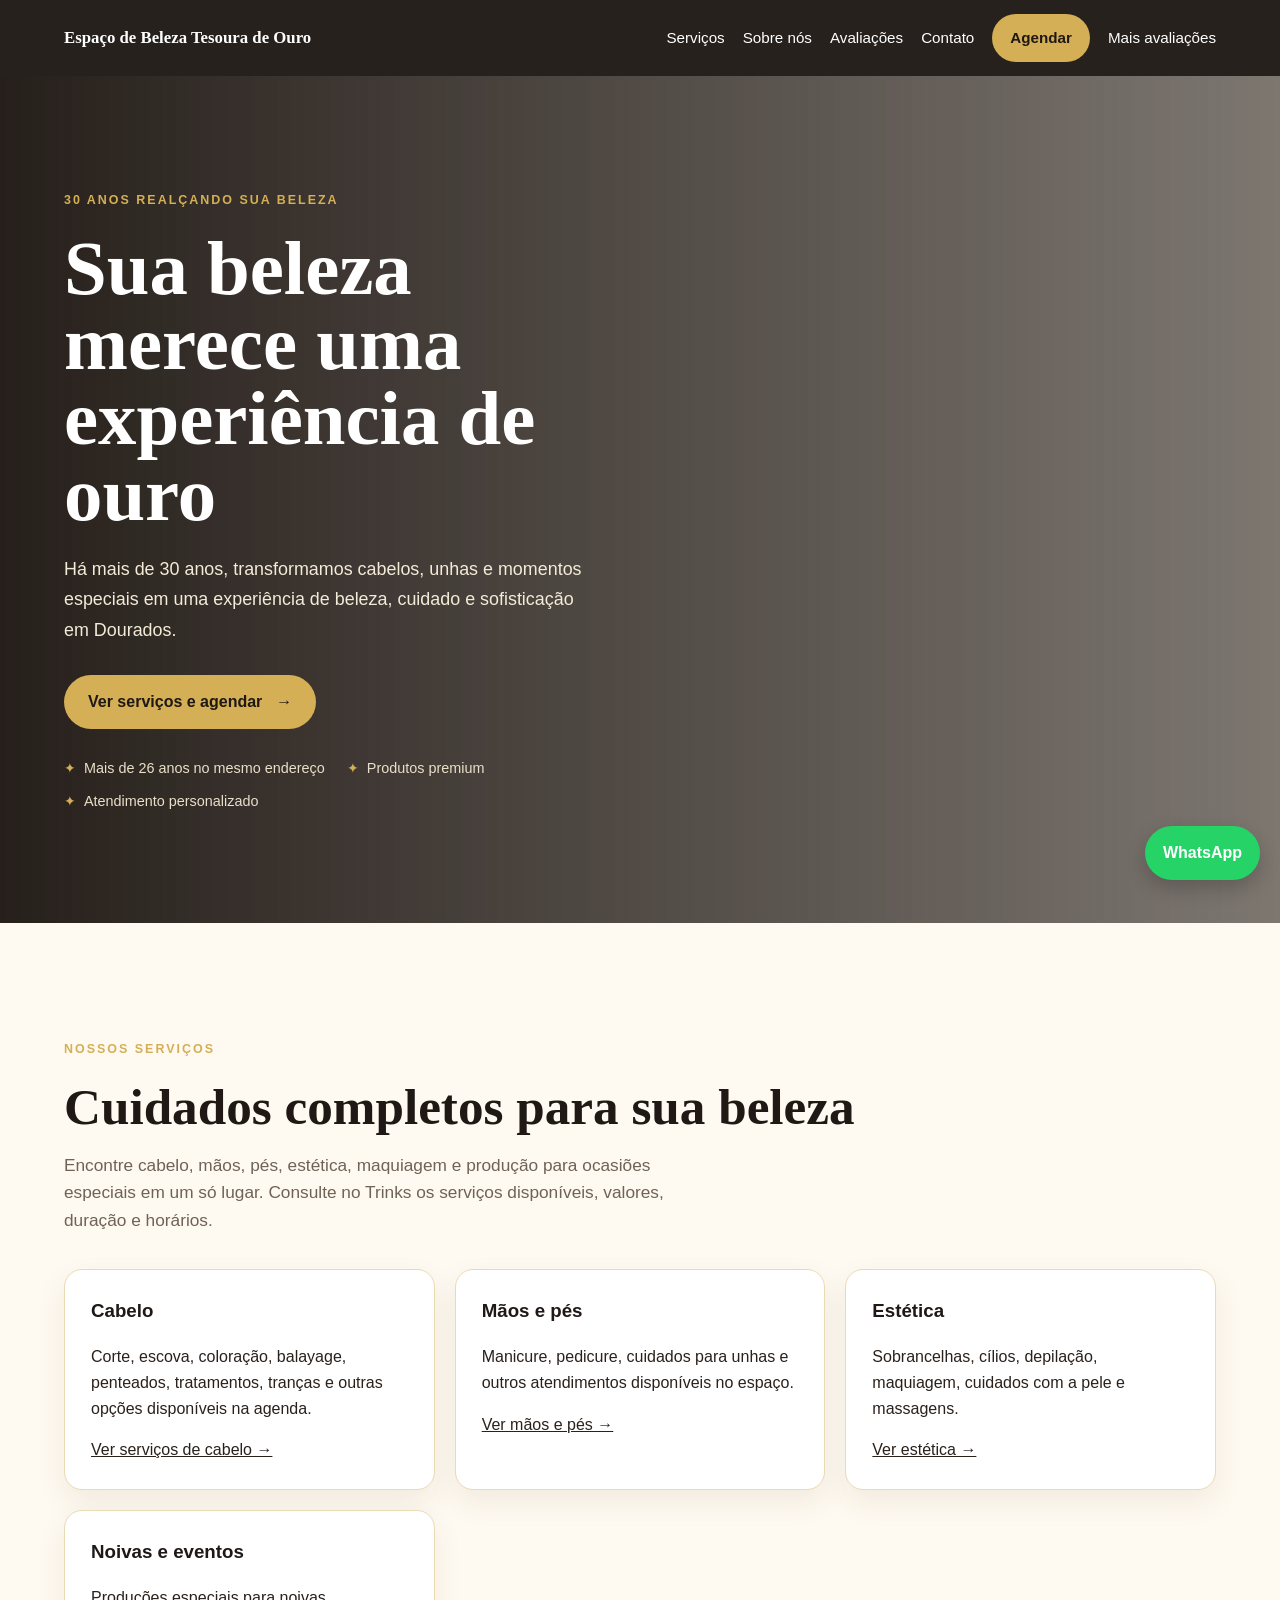
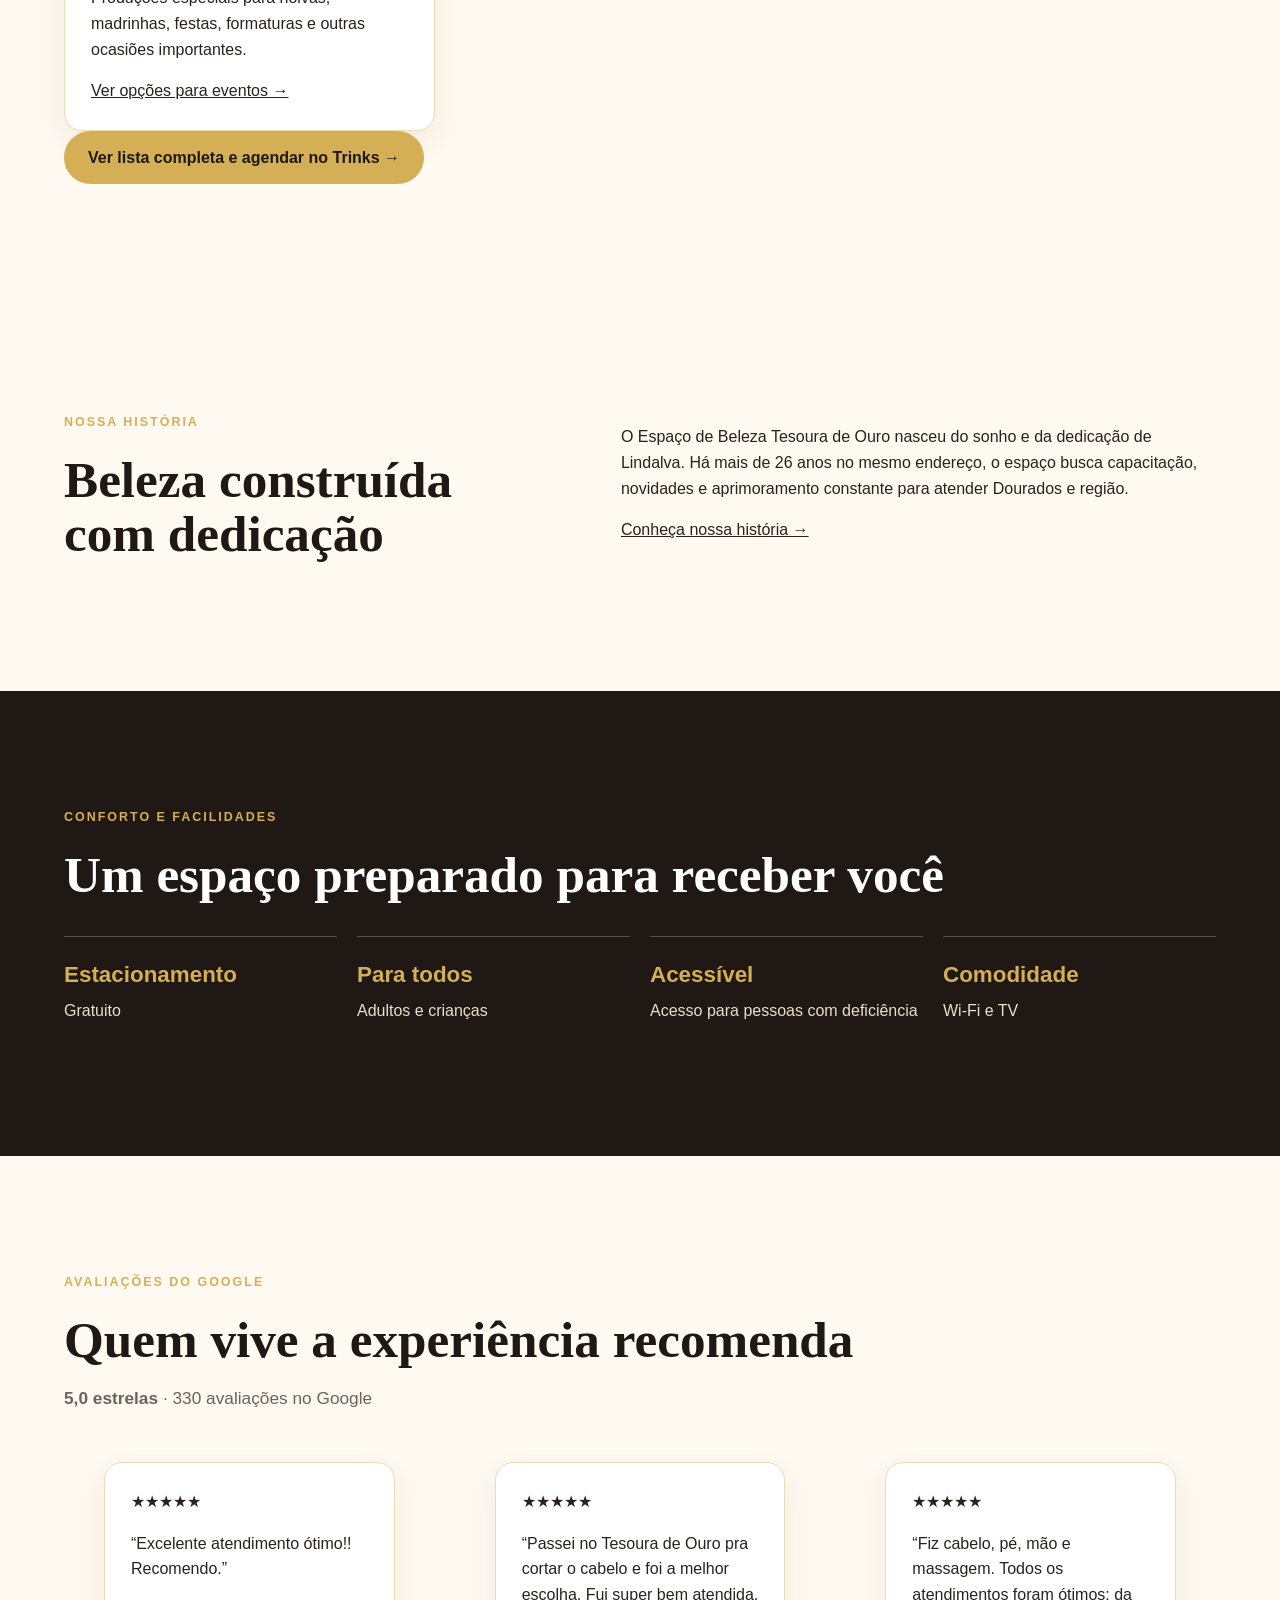
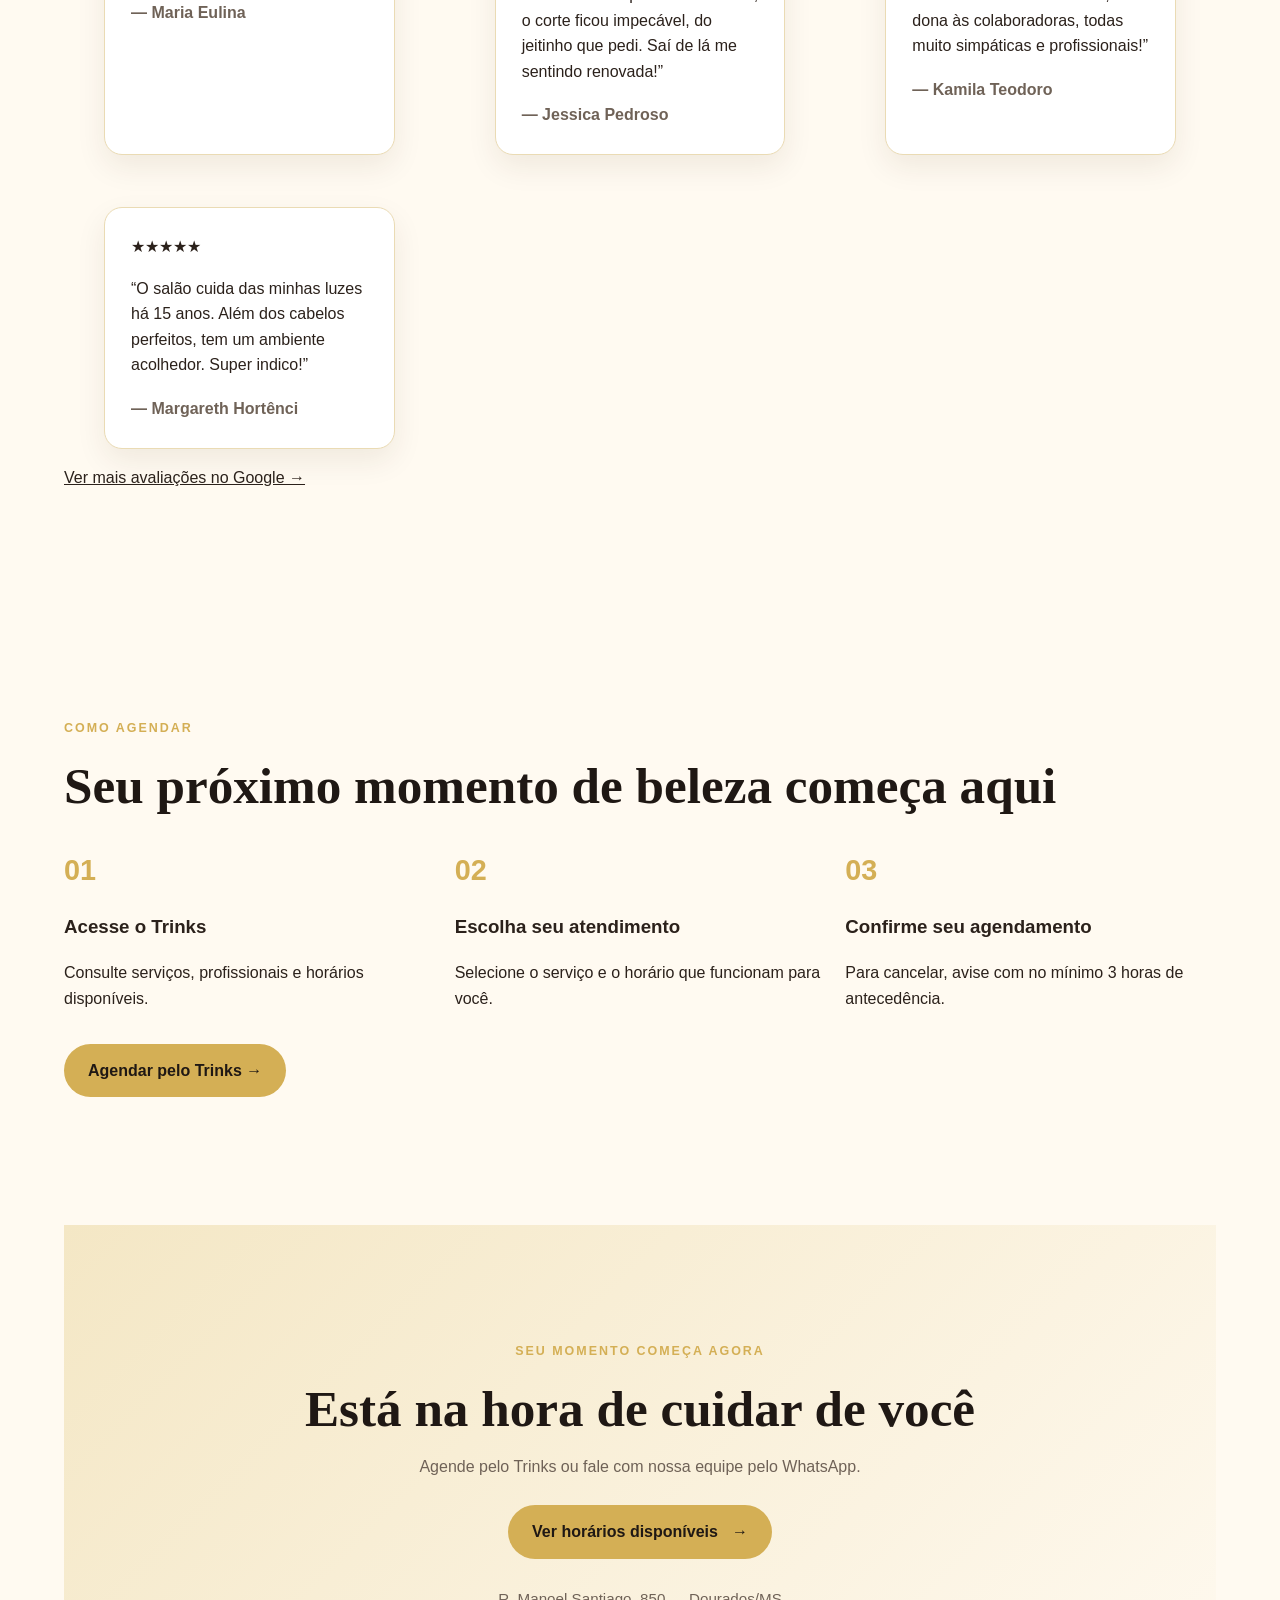
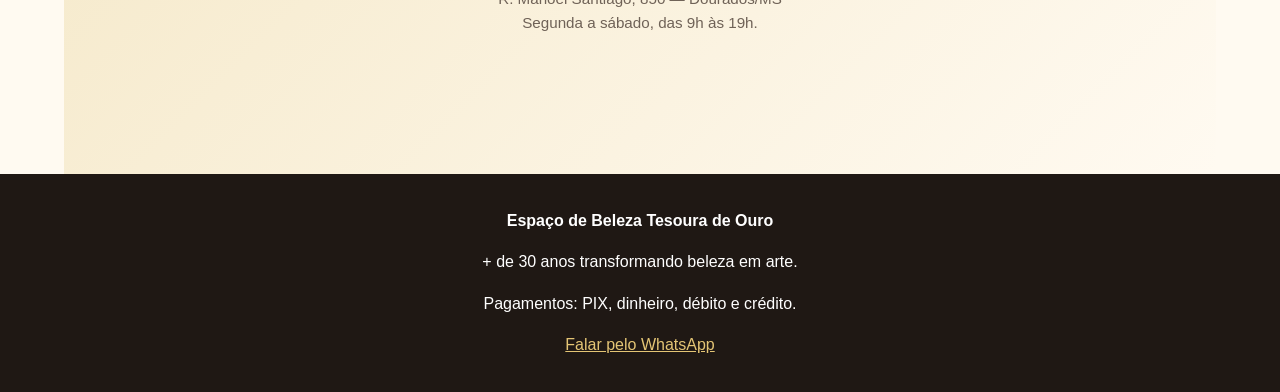
==== index.html @ 6b494353 "Restaura site para versão anterior" ====
<!doctype html>
<html lang="pt-BR">
<head>
  <meta charset="UTF-8">
  <meta name="viewport" content="width=device-width, initial-scale=1.0">
  <meta name="description" content="Espaço de Beleza Tesoura de Ouro: cabelo, mãos, pés, estética e serviços para noivas em Dourados.">
  <meta name="theme-color" content="#1f1814">
  <meta property="og:title" content="Serviços | Espaço de Beleza Tesoura de Ouro">
  <meta property="og:description" content="Consulte serviços, valores e horários disponíveis no Trinks.">
  <meta property="og:type" content="website">
  <link rel="stylesheet" href="styles.css">
  <title>Serviços | Espaço de Beleza Tesoura de Ouro</title>
</head>
<body>
  <header class="site-header">
    <a class="brand" href="index.html">Espaço de Beleza Tesoura de Ouro</a>
    <nav aria-label="Navegação principal">
      <a href="#servicos">Serviços</a>
      <a href="sobre.html">Sobre nós</a>
      <a href="#avaliacoes">Avaliações</a>
      <a href="#contato">Contato</a>
      <a class="nav-cta" href="https://www.trinks.com/salao-tesoura-de-ouro-" target="_blank" rel="noopener noreferrer">Agendar</a>
      <a class="nav-reviews" href="https://www.google.com/search?q=avalia%C3%A7%C3%B5es+sobre+sal%C3%A3o+de+beleza+tesoura+de+ouro+dourados" target="_blank" rel="noopener noreferrer">Mais avaliações</a>
    </nav>
  </header>

  <main>
    <section class="hero" id="inicio"><div class="hero-content"><span class="eyebrow">30 ANOS REALÇANDO SUA BELEZA</span><h1>Sua beleza merece uma experiência de ouro</h1><p>Há mais de 30 anos, transformamos cabelos, unhas e momentos especiais em uma experiência de beleza, cuidado e sofisticação em Dourados.</p><a class="hero-cta" href="https://www.trinks.com/salao-tesoura-de-ouro-" target="_blank" rel="noopener noreferrer">Ver serviços e agendar <span aria-hidden="true">→</span></a><div class="hero-proof"><span>Mais de 26 anos no mesmo endereço</span><span>Produtos premium</span><span>Atendimento personalizado</span></div></div></section>

    <section class="section services-section" id="servicos">
      <span class="eyebrow">NOSSOS SERVIÇOS</span>
      <h2>Cuidados completos para sua beleza</h2>
      <p class="section-lead">Encontre cabelo, mãos, pés, estética, maquiagem e produção para ocasiões especiais em um só lugar. Consulte no Trinks os serviços disponíveis, valores, duração e horários.</p>
      <div class="cards">
        <article class="card"><h3>Cabelo</h3><p>Corte, escova, coloração, balayage, penteados, tratamentos, tranças e outras opções disponíveis na agenda.</p><a href="https://www.trinks.com/salao-tesoura-de-ouro-" target="_blank" rel="noopener noreferrer">Ver serviços de cabelo →</a></article>
        <article class="card"><h3>Mãos e pés</h3><p>Manicure, pedicure, cuidados para unhas e outros atendimentos disponíveis no espaço.</p><a href="https://www.trinks.com/salao-tesoura-de-ouro-" target="_blank" rel="noopener noreferrer">Ver mãos e pés →</a></article>
        <article class="card"><h3>Estética</h3><p>Sobrancelhas, cílios, depilação, maquiagem, cuidados com a pele e massagens.</p><a href="https://www.trinks.com/salao-tesoura-de-ouro-" target="_blank" rel="noopener noreferrer">Ver estética →</a></article>
        <article class="card"><h3>Noivas e eventos</h3><p>Produções especiais para noivas, madrinhas, festas, formaturas e outras ocasiões importantes.</p><a href="https://www.trinks.com/salao-tesoura-de-ouro-" target="_blank" rel="noopener noreferrer">Ver opções para eventos →</a></article>
      </div>
      <a class="hero-cta" href="https://www.trinks.com/salao-tesoura-de-ouro-" target="_blank" rel="noopener noreferrer">Ver lista completa e agendar no Trinks →</a>
    </section>

    <section class="section split" id="sobre-resumo"><div><span class="eyebrow">NOSSA HISTÓRIA</span><h2>Beleza construída com dedicação</h2></div><div><p>O Espaço de Beleza Tesoura de Ouro nasceu do sonho e da dedicação de Lindalva. Há mais de 26 anos no mesmo endereço, o espaço busca capacitação, novidades e aprimoramento constante para atender Dourados e região.</p><p><a href="sobre.html">Conheça nossa história →</a></p></div></section>

    <section class="section highlight"><span class="eyebrow">CONFORTO E FACILIDADES</span><h2>Um espaço preparado para receber você</h2><div class="benefits"><div><strong>Estacionamento</strong><span>Gratuito</span></div><div><strong>Para todos</strong><span>Adultos e crianças</span></div><div><strong>Acessível</strong><span>Acesso para pessoas com deficiência</span></div><div><strong>Comodidade</strong><span>Wi-Fi e TV</span></div></div></section>

    <section class="section testimonials" id="avaliacoes"><span class="eyebrow">AVALIAÇÕES DO GOOGLE</span><h2>Quem vive a experiência recomenda</h2><p class="section-lead"><strong>5,0 estrelas</strong> · 330 avaliações no Google</p><div class="cards"><blockquote class="card"><div class="stars" aria-label="5 estrelas">★★★★★</div><p>“Excelente atendimento ótimo!! Recomendo.”</p><cite>— Maria Eulina</cite></blockquote><blockquote class="card"><div class="stars" aria-label="5 estrelas">★★★★★</div><p>“Passei no Tesoura de Ouro pra cortar o cabelo e foi a melhor escolha. Fui super bem atendida, o corte ficou impecável, do jeitinho que pedi. Saí de lá me sentindo renovada!”</p><cite>— Jessica Pedroso</cite></blockquote><blockquote class="card"><div class="stars" aria-label="5 estrelas">★★★★★</div><p>“Fiz cabelo, pé, mão e massagem. Todos os atendimentos foram ótimos; da dona às colaboradoras, todas muito simpáticas e profissionais!”</p><cite>— Kamila Teodoro</cite></blockquote><blockquote class="card"><div class="stars" aria-label="5 estrelas">★★★★★</div><p>“O salão cuida das minhas luzes há 15 anos. Além dos cabelos perfeitos, tem um ambiente acolhedor. Super indico!”</p><cite>— Margareth Hortênci</cite></blockquote></div><a class="reviews-cta" href="https://www.google.com/search?q=avalia%C3%A7%C3%B5es+sobre+sal%C3%A3o+de+beleza+tesoura+de+ouro+dourados" target="_blank" rel="noopener noreferrer">Ver mais avaliações no Google →</a></section>

    <section class="section process"><span class="eyebrow">COMO AGENDAR</span><h2>Seu próximo momento de beleza começa aqui</h2><div class="steps"><div><strong>01</strong><h3>Acesse o Trinks</h3><p>Consulte serviços, profissionais e horários disponíveis.</p></div><div><strong>02</strong><h3>Escolha seu atendimento</h3><p>Selecione o serviço e o horário que funcionam para você.</p></div><div><strong>03</strong><h3>Confirme seu agendamento</h3><p>Para cancelar, avise com no mínimo 3 horas de antecedência.</p></div></div><p><a class="hero-cta" href="https://www.trinks.com/salao-tesoura-de-ouro-" target="_blank" rel="noopener noreferrer">Agendar pelo Trinks →</a></p></section>

    <section class="cta-section" id="contato"><span class="eyebrow">SEU MOMENTO COMEÇA AGORA</span><h2>Está na hora de cuidar de você</h2><p>Agende pelo Trinks ou fale com nossa equipe pelo WhatsApp.</p><a class="hero-cta" href="https://www.trinks.com/salao-tesoura-de-ouro-" target="_blank" rel="noopener noreferrer">Ver horários disponíveis <span aria-hidden="true">→</span></a><p class="contact-info">R. Manoel Santiago, 850 — Dourados/MS<br>Segunda a sábado, das 9h às 19h.</p></section>
  </main>

  <a class="whatsapp-float" href="https://wa.me/556798458335" target="_blank" rel="noopener noreferrer" aria-label="Falar pelo WhatsApp">WhatsApp</a>
  <footer><strong>Espaço de Beleza Tesoura de Ouro</strong><p>+ de 30 anos transformando beleza em arte.</p><p>Pagamentos: PIX, dinheiro, débito e crédito.</p><a href="https://wa.me/556798458335" target="_blank" rel="noopener noreferrer">Falar pelo WhatsApp</a></footer>
</body>
</html>
---- styles.css ----
:root {
  --gold: #d4af55;
  --gold-light: #e4c575;
  --dark: #1f1814;
  --cream: #fffaf1;
  --text: #2b211b;
  --muted: #6f6257;
  --content: 1180px;
}

* { box-sizing: border-box; }
html { scroll-behavior: smooth; overflow-x: hidden; }
body { margin: 0; overflow-x: hidden; color: var(--text); background: var(--cream); font-family: Arial, sans-serif; line-height: 1.6; }
img { display: block; max-width: 100%; height: auto; }
a { color: inherit; }

.site-header {
  position: sticky;
  top: 0;
  z-index: 10;
  display: flex;
  align-items: center;
  justify-content: space-between;
  gap: 20px;
  min-height: 72px;
  padding: 14px 5%;
  color: #fff;
  background: rgba(31, 24, 20, 0.96);
  backdrop-filter: blur(12px);
}

.brand { max-width: 300px; color: #fff; font-family: Georgia, serif; font-size: 1.05rem; font-weight: 700; text-decoration: none; line-height: 1.2; }
.site-header nav { display: flex; align-items: center; gap: 18px; }
.site-header nav a { color: #fff; font-size: .95rem; text-decoration: none; }
.nav-cta, .hero-cta { min-height: 48px; }
.nav-cta { display: inline-flex; align-items: center; justify-content: center; padding: 10px 18px; border-radius: 999px; color: var(--dark) !important; background: var(--gold); font-weight: 700; }

.hero {
  min-height: min(760px, calc(100svh - 72px));
  padding: clamp(64px, 9vw, 110px) 5%;
  display: grid;
  grid-template-columns: minmax(0, 1fr) minmax(0, 1fr);
  align-items: center;
  gap: clamp(32px, 6vw, 76px);
  color: #fff;
  background: linear-gradient(90deg, rgba(31, 24, 20, .97), rgba(31, 24, 20, .58)), url("assets/hero-salao.webp") center/cover;
}
.hero-content { width: 100%; max-width: 650px; }
.eyebrow { display: inline-block; margin-bottom: 20px; color: var(--gold); font-size: .78rem; font-weight: 700; letter-spacing: .16em; }
.hero h1 { max-width: 760px; margin: 0 0 22px; font-family: Georgia, serif; font-size: clamp(2.7rem, 6vw, 5.8rem); line-height: .98; }
.hero p { max-width: 560px; margin: 0 0 30px; color: #f4ead8; font-size: clamp(1rem, 1.4vw, 1.15rem); line-height: 1.7; }
.hero-cta { display: inline-flex; align-items: center; justify-content: center; gap: 14px; padding: 14px 24px; border-radius: 999px; color: var(--dark); background: var(--gold); font-weight: 700; text-decoration: none; transition: transform .25s ease, background .25s ease; }
.hero-cta:hover, .hero-cta:focus-visible { background: var(--gold-light); transform: translateY(-2px); }
.hero-cta:focus-visible, a:focus-visible { outline: 3px solid #fff; outline-offset: 3px; }
.hero-proof { display: flex; flex-wrap: wrap; gap: 10px 22px; margin-top: 28px; color: #eadfc9; font-size: .9rem; }
.hero-proof span::before { content: "✦"; margin-right: 8px; color: var(--gold); }
.hero-visual { display: none; }

.section, .cta-section { width: min(100% - 10%, var(--content)); margin: auto; padding: clamp(64px, 9vw, 112px) 0; }
.section h2, .cta-section h2 { margin: 0 0 18px; color: var(--dark); font-family: Georgia, serif; font-size: clamp(2rem, 4vw, 3.4rem); line-height: 1.05; }
.section-lead { max-width: 650px; color: var(--muted); font-size: 1.08rem; }
.cards, .benefits, .steps { display: grid; gap: 20px; }
.cards { grid-template-columns: repeat(3, minmax(0, 1fr)); margin-top: 34px; }
.card { min-width: 0; padding: 26px; border: 1px solid #eadbb4; border-radius: 18px; background: #fff; box-shadow: 0 12px 30px rgba(59, 42, 17, .08); }
.card h3 { margin-top: 0; color: var(--dark); }
.highlight { max-width: none; width: 100%; padding-right: 5%; padding-left: 5%; color: #fff; background: var(--dark); }
.highlight h2 { color: #fff; }
.benefits { grid-template-columns: repeat(4, minmax(0, 1fr)); max-width: var(--content); margin: 34px auto 0; }
.benefits div { display: flex; flex-direction: column; gap: 6px; padding: 20px 0; border-top: 1px solid rgba(255,255,255,.25); }
.benefits strong { color: var(--gold); font-size: 1.4rem; }
.benefits span { color: #eadfc9; }
.split { display: grid; grid-template-columns: .9fr 1.1fr; gap: 70px; }
.testimonials cite { display: block; margin-top: 18px; color: var(--muted); font-style: normal; font-weight: 700; }
.steps { grid-template-columns: repeat(3, minmax(0, 1fr)); margin-top: 34px; }
.steps strong { color: var(--gold); font-size: 1.8rem; }
.cta-section { max-width: none; padding-right: 5%; padding-left: 5%; text-align: center; background: linear-gradient(135deg, #f4e7c5, #fffaf1); }
.cta-section p { max-width: 600px; margin: 0 auto 26px; color: var(--muted); }
.contact-info { margin-top: 28px !important; font-size: .95rem; }
.whatsapp-float { position: fixed; right: 20px; bottom: 20px; z-index: 20; padding: 14px 18px; border-radius: 999px; color: #fff; background: #25d366; font-weight: 700; text-decoration: none; box-shadow: 0 8px 20px rgba(0,0,0,.2); }
footer { padding: 34px 5%; text-align: center; color: #fff; background: var(--dark); }
footer a { color: var(--gold-light); }

@media (max-width: 820px) {
  .site-header { align-items: flex-start; flex-direction: column; gap: 12px; }
  .site-header nav { width: 100%; justify-content: space-between; gap: 8px; overflow-x: auto; padding-bottom: 2px; scrollbar-width: none; }
  .site-header nav::-webkit-scrollbar { display: none; }
  .site-header nav a { flex: 0 0 auto; min-height: 44px; display: inline-flex; align-items: center; }
  .hero { min-height: 680px; grid-template-columns: 1fr; background-position: 68% center; }
  .hero h1 { font-size: clamp(2.8rem, 13vw, 4.8rem); }
  .hero-cta { width: 100%; min-height: 52px; padding: 15px 20px; }
  .hero-proof { flex-direction: column; gap: 9px; }
  .hero-visual { display: none; }
  .split, .cards, .benefits, .steps { grid-template-columns: 1fr; gap: 16px; }
  .section, .cta-section { width: min(100% - 10%, var(--content)); padding-top: 68px; padding-bottom: 68px; }
  .card { padding: 22px; }
  .highlight { width: 100%; padding-right: 5%; padding-left: 5%; }
}

@media (max-width: 480px) {
  .site-header { padding: 12px 5%; }
  .brand { max-width: 260px; font-size: .98rem; }
  .hero { min-height: 640px; padding: 64px 5% 54px; }
  .hero h1 { font-size: clamp(2.65rem, 14vw, 4rem); }
  .hero p { font-size: 1rem; line-height: 1.6; }
  .eyebrow { font-size: .7rem; letter-spacing: .12em; }
  .section, .cta-section { width: min(100% - 10%, var(--content)); }
  .section h2, .cta-section h2 { font-size: 2.2rem; }
}

@media (prefers-reduced-motion: reduce) {
  html { scroll-behavior: auto; }
  *, *::before, *::after { transition-duration: .01ms !important; animation-duration: .01ms !important; }
}
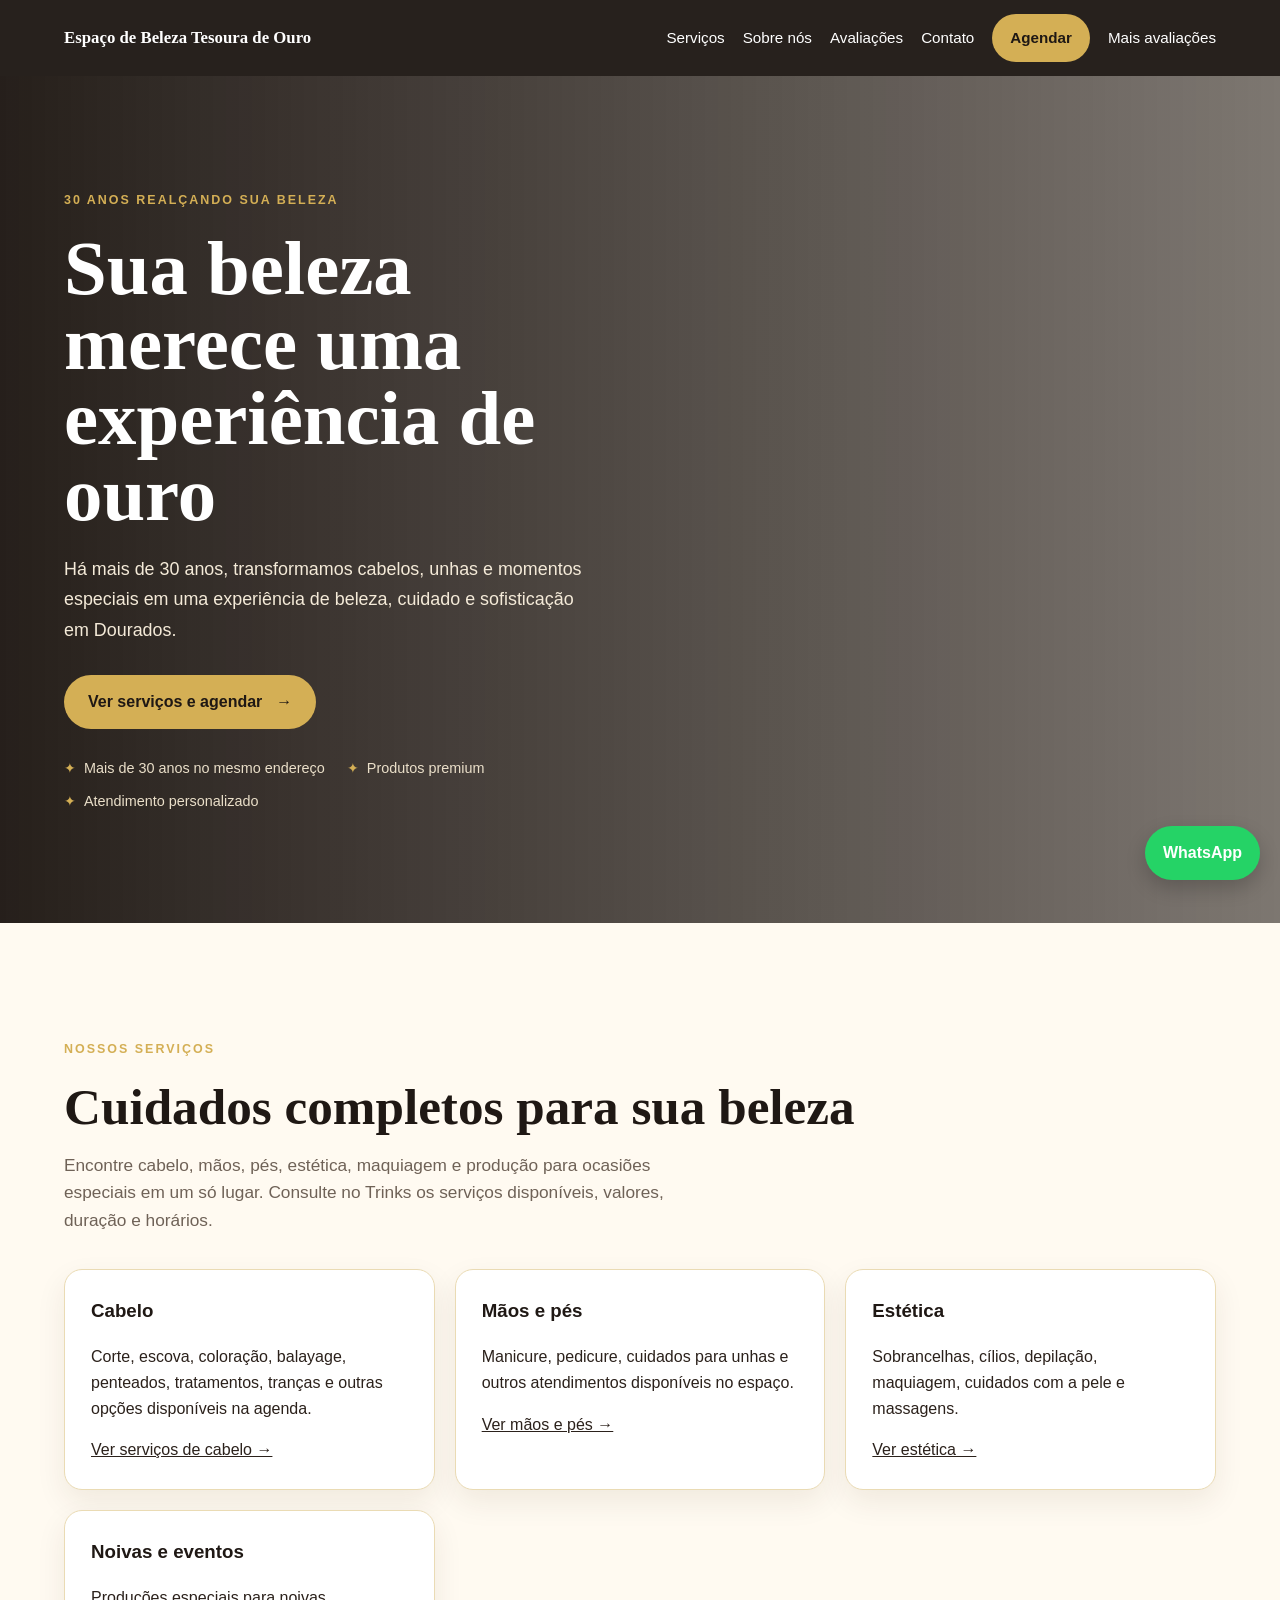
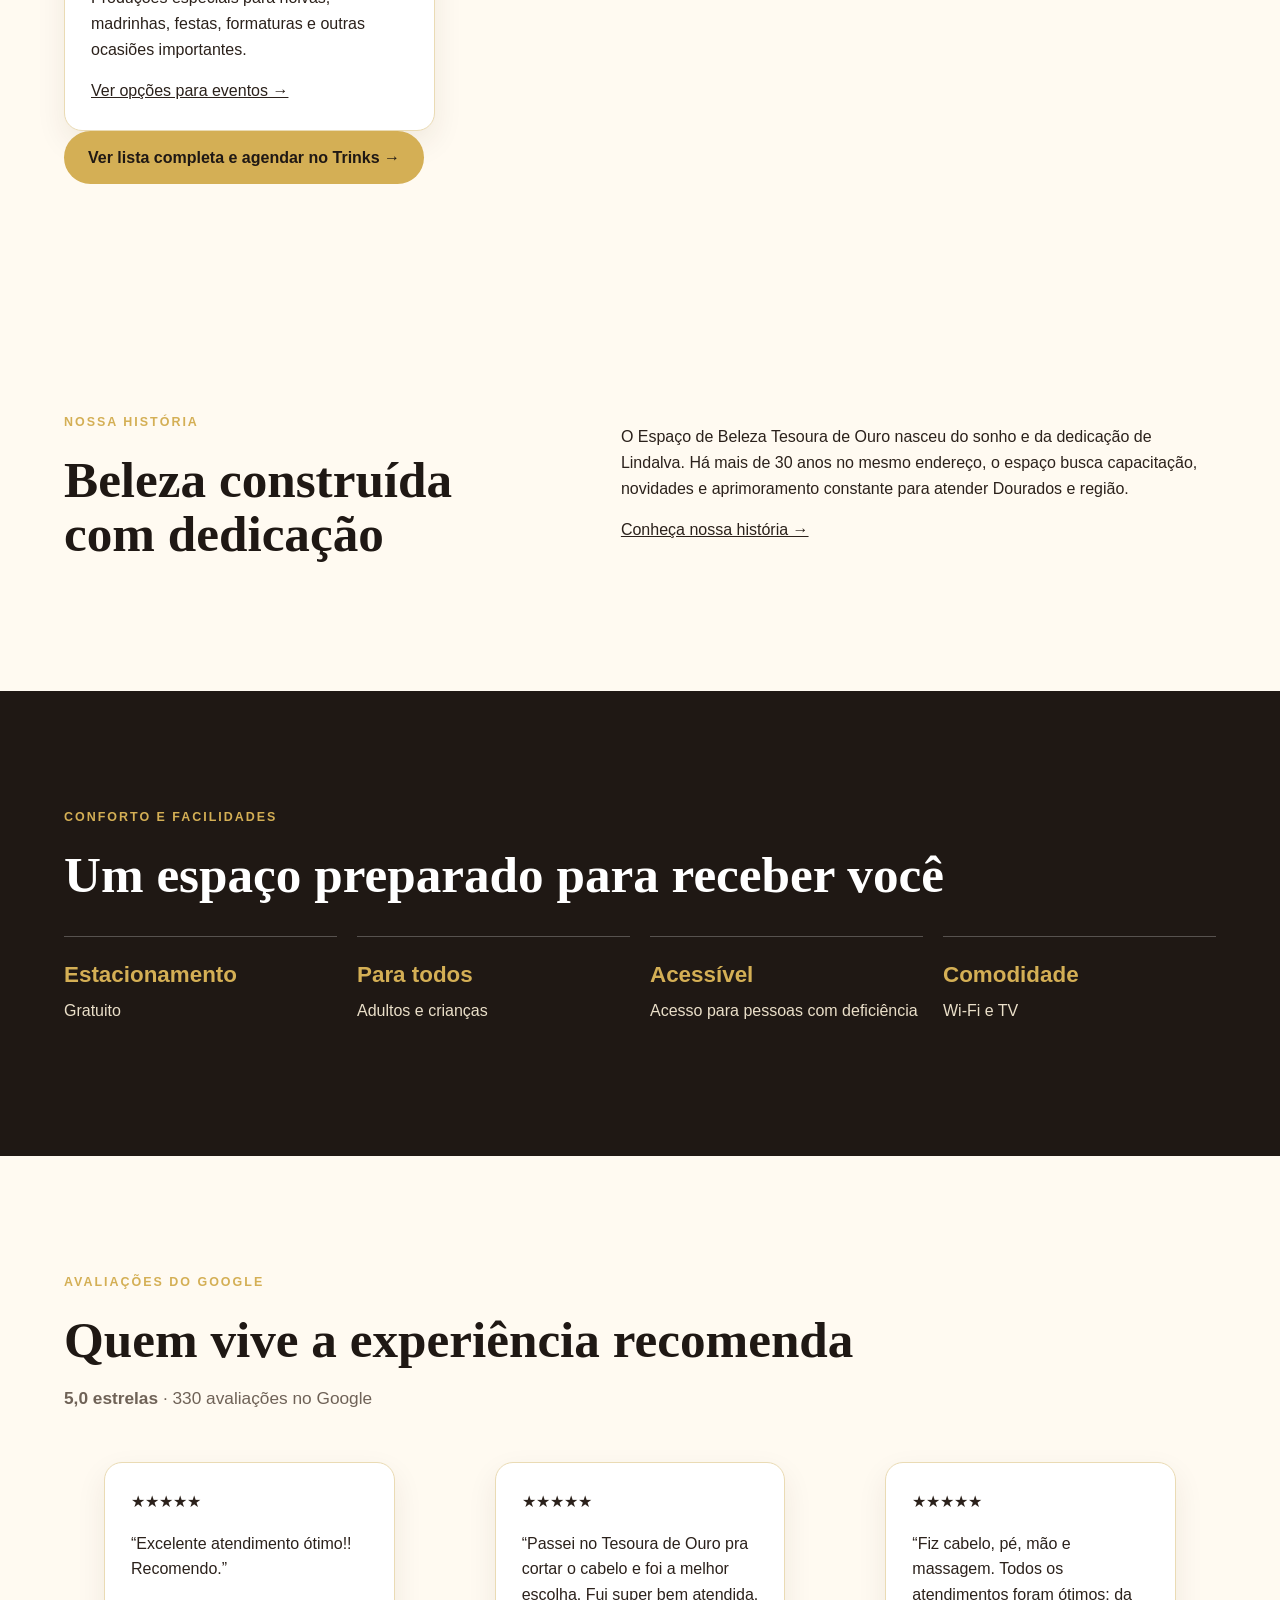
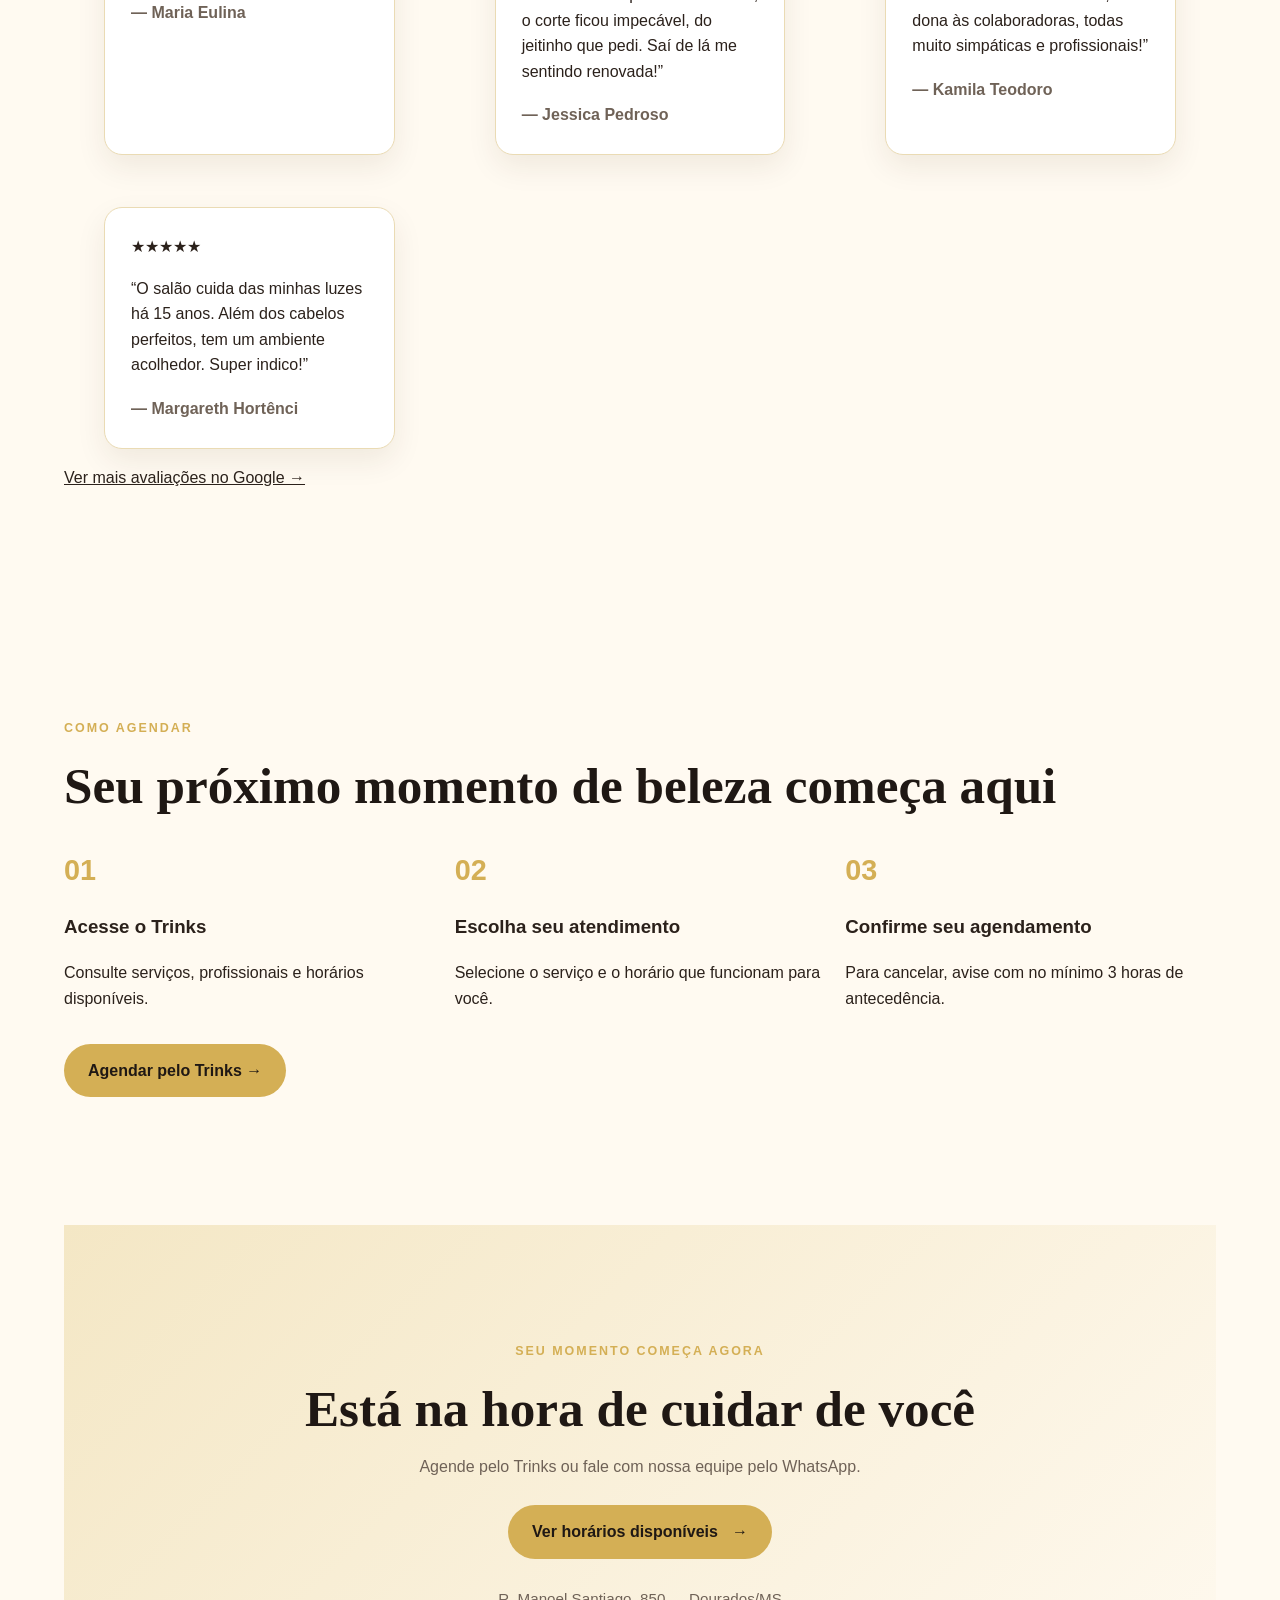
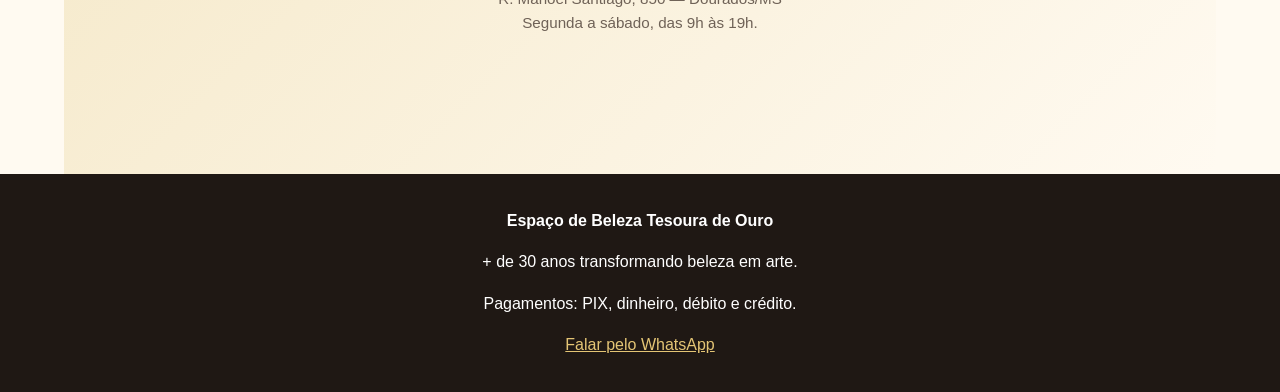
==== commit 336ace67: "Corrige texto de experiência para mais de 30 anos" ====
--- a/index.html
+++ b/index.html
@@ -23,34 +23,18 @@
       <a class="nav-reviews" href="https://www.google.com/search?q=avalia%C3%A7%C3%B5es+sobre+sal%C3%A3o+de+beleza+tesoura+de+ouro+dourados" target="_blank" rel="noopener noreferrer">Mais avaliações</a>
     </nav>
   </header>
-
   <main>
-    <section class="hero" id="inicio"><div class="hero-content"><span class="eyebrow">30 ANOS REALÇANDO SUA BELEZA</span><h1>Sua beleza merece uma experiência de ouro</h1><p>Há mais de 30 anos, transformamos cabelos, unhas e momentos especiais em uma experiência de beleza, cuidado e sofisticação em Dourados.</p><a class="hero-cta" href="https://www.trinks.com/salao-tesoura-de-ouro-" target="_blank" rel="noopener noreferrer">Ver serviços e agendar <span aria-hidden="true">→</span></a><div class="hero-proof"><span>Mais de 26 anos no mesmo endereço</span><span>Produtos premium</span><span>Atendimento personalizado</span></div></div></section>
-
+    <section class="hero" id="inicio"><div class="hero-content"><span class="eyebrow">30 ANOS REALÇANDO SUA BELEZA</span><h1>Sua beleza merece uma experiência de ouro</h1><p>Há mais de 30 anos, transformamos cabelos, unhas e momentos especiais em uma experiência de beleza, cuidado e sofisticação em Dourados.</p><a class="hero-cta" href="https://www.trinks.com/salao-tesoura-de-ouro-" target="_blank" rel="noopener noreferrer">Ver serviços e agendar <span aria-hidden="true">→</span></a><div class="hero-proof"><span>Mais de 30 anos no mesmo endereço</span><span>Produtos premium</span><span>Atendimento personalizado</span></div></div></section>
     <section class="section services-section" id="servicos">
-      <span class="eyebrow">NOSSOS SERVIÇOS</span>
-      <h2>Cuidados completos para sua beleza</h2>
-      <p class="section-lead">Encontre cabelo, mãos, pés, estética, maquiagem e produção para ocasiões especiais em um só lugar. Consulte no Trinks os serviços disponíveis, valores, duração e horários.</p>
-      <div class="cards">
-        <article class="card"><h3>Cabelo</h3><p>Corte, escova, coloração, balayage, penteados, tratamentos, tranças e outras opções disponíveis na agenda.</p><a href="https://www.trinks.com/salao-tesoura-de-ouro-" target="_blank" rel="noopener noreferrer">Ver serviços de cabelo →</a></article>
-        <article class="card"><h3>Mãos e pés</h3><p>Manicure, pedicure, cuidados para unhas e outros atendimentos disponíveis no espaço.</p><a href="https://www.trinks.com/salao-tesoura-de-ouro-" target="_blank" rel="noopener noreferrer">Ver mãos e pés →</a></article>
-        <article class="card"><h3>Estética</h3><p>Sobrancelhas, cílios, depilação, maquiagem, cuidados com a pele e massagens.</p><a href="https://www.trinks.com/salao-tesoura-de-ouro-" target="_blank" rel="noopener noreferrer">Ver estética →</a></article>
-        <article class="card"><h3>Noivas e eventos</h3><p>Produções especiais para noivas, madrinhas, festas, formaturas e outras ocasiões importantes.</p><a href="https://www.trinks.com/salao-tesoura-de-ouro-" target="_blank" rel="noopener noreferrer">Ver opções para eventos →</a></article>
-      </div>
-      <a class="hero-cta" href="https://www.trinks.com/salao-tesoura-de-ouro-" target="_blank" rel="noopener noreferrer">Ver lista completa e agendar no Trinks →</a>
+      <span class="eyebrow">NOSSOS SERVIÇOS</span><h2>Cuidados completos para sua beleza</h2><p class="section-lead">Encontre cabelo, mãos, pés, estética, maquiagem e produção para ocasiões especiais em um só lugar. Consulte no Trinks os serviços disponíveis, valores, duração e horários.</p>
+      <div class="cards"><article class="card"><h3>Cabelo</h3><p>Corte, escova, coloração, balayage, penteados, tratamentos, tranças e outras opções disponíveis na agenda.</p><a href="https://www.trinks.com/salao-tesoura-de-ouro-" target="_blank" rel="noopener noreferrer">Ver serviços de cabelo →</a></article><article class="card"><h3>Mãos e pés</h3><p>Manicure, pedicure, cuidados para unhas e outros atendimentos disponíveis no espaço.</p><a href="https://www.trinks.com/salao-tesoura-de-ouro-" target="_blank" rel="noopener noreferrer">Ver mãos e pés →</a></article><article class="card"><h3>Estética</h3><p>Sobrancelhas, cílios, depilação, maquiagem, cuidados com a pele e massagens.</p><a href="https://www.trinks.com/salao-tesoura-de-ouro-" target="_blank" rel="noopener noreferrer">Ver estética →</a></article><article class="card"><h3>Noivas e eventos</h3><p>Produções especiais para noivas, madrinhas, festas, formaturas e outras ocasiões importantes.</p><a href="https://www.trinks.com/salao-tesoura-de-ouro-" target="_blank" rel="noopener noreferrer">Ver opções para eventos →</a></article></div><a class="hero-cta" href="https://www.trinks.com/salao-tesoura-de-ouro-" target="_blank" rel="noopener noreferrer">Ver lista completa e agendar no Trinks →</a>
     </section>
-
-    <section class="section split" id="sobre-resumo"><div><span class="eyebrow">NOSSA HISTÓRIA</span><h2>Beleza construída com dedicação</h2></div><div><p>O Espaço de Beleza Tesoura de Ouro nasceu do sonho e da dedicação de Lindalva. Há mais de 26 anos no mesmo endereço, o espaço busca capacitação, novidades e aprimoramento constante para atender Dourados e região.</p><p><a href="sobre.html">Conheça nossa história →</a></p></div></section>
-
+    <section class="section split" id="sobre-resumo"><div><span class="eyebrow">NOSSA HISTÓRIA</span><h2>Beleza construída com dedicação</h2></div><div><p>O Espaço de Beleza Tesoura de Ouro nasceu do sonho e da dedicação de Lindalva. Há mais de 30 anos no mesmo endereço, o espaço busca capacitação, novidades e aprimoramento constante para atender Dourados e região.</p><p><a href="sobre.html">Conheça nossa história →</a></p></div></section>
     <section class="section highlight"><span class="eyebrow">CONFORTO E FACILIDADES</span><h2>Um espaço preparado para receber você</h2><div class="benefits"><div><strong>Estacionamento</strong><span>Gratuito</span></div><div><strong>Para todos</strong><span>Adultos e crianças</span></div><div><strong>Acessível</strong><span>Acesso para pessoas com deficiência</span></div><div><strong>Comodidade</strong><span>Wi-Fi e TV</span></div></div></section>
-
     <section class="section testimonials" id="avaliacoes"><span class="eyebrow">AVALIAÇÕES DO GOOGLE</span><h2>Quem vive a experiência recomenda</h2><p class="section-lead"><strong>5,0 estrelas</strong> · 330 avaliações no Google</p><div class="cards"><blockquote class="card"><div class="stars" aria-label="5 estrelas">★★★★★</div><p>“Excelente atendimento ótimo!! Recomendo.”</p><cite>— Maria Eulina</cite></blockquote><blockquote class="card"><div class="stars" aria-label="5 estrelas">★★★★★</div><p>“Passei no Tesoura de Ouro pra cortar o cabelo e foi a melhor escolha. Fui super bem atendida, o corte ficou impecável, do jeitinho que pedi. Saí de lá me sentindo renovada!”</p><cite>— Jessica Pedroso</cite></blockquote><blockquote class="card"><div class="stars" aria-label="5 estrelas">★★★★★</div><p>“Fiz cabelo, pé, mão e massagem. Todos os atendimentos foram ótimos; da dona às colaboradoras, todas muito simpáticas e profissionais!”</p><cite>— Kamila Teodoro</cite></blockquote><blockquote class="card"><div class="stars" aria-label="5 estrelas">★★★★★</div><p>“O salão cuida das minhas luzes há 15 anos. Além dos cabelos perfeitos, tem um ambiente acolhedor. Super indico!”</p><cite>— Margareth Hortênci</cite></blockquote></div><a class="reviews-cta" href="https://www.google.com/search?q=avalia%C3%A7%C3%B5es+sobre+sal%C3%A3o+de+beleza+tesoura+de+ouro+dourados" target="_blank" rel="noopener noreferrer">Ver mais avaliações no Google →</a></section>
-
     <section class="section process"><span class="eyebrow">COMO AGENDAR</span><h2>Seu próximo momento de beleza começa aqui</h2><div class="steps"><div><strong>01</strong><h3>Acesse o Trinks</h3><p>Consulte serviços, profissionais e horários disponíveis.</p></div><div><strong>02</strong><h3>Escolha seu atendimento</h3><p>Selecione o serviço e o horário que funcionam para você.</p></div><div><strong>03</strong><h3>Confirme seu agendamento</h3><p>Para cancelar, avise com no mínimo 3 horas de antecedência.</p></div></div><p><a class="hero-cta" href="https://www.trinks.com/salao-tesoura-de-ouro-" target="_blank" rel="noopener noreferrer">Agendar pelo Trinks →</a></p></section>
-
     <section class="cta-section" id="contato"><span class="eyebrow">SEU MOMENTO COMEÇA AGORA</span><h2>Está na hora de cuidar de você</h2><p>Agende pelo Trinks ou fale com nossa equipe pelo WhatsApp.</p><a class="hero-cta" href="https://www.trinks.com/salao-tesoura-de-ouro-" target="_blank" rel="noopener noreferrer">Ver horários disponíveis <span aria-hidden="true">→</span></a><p class="contact-info">R. Manoel Santiago, 850 — Dourados/MS<br>Segunda a sábado, das 9h às 19h.</p></section>
   </main>
-
   <a class="whatsapp-float" href="https://wa.me/556798458335" target="_blank" rel="noopener noreferrer" aria-label="Falar pelo WhatsApp">WhatsApp</a>
   <footer><strong>Espaço de Beleza Tesoura de Ouro</strong><p>+ de 30 anos transformando beleza em arte.</p><p>Pagamentos: PIX, dinheiro, débito e crédito.</p><a href="https://wa.me/556798458335" target="_blank" rel="noopener noreferrer">Falar pelo WhatsApp</a></footer>
 </body>
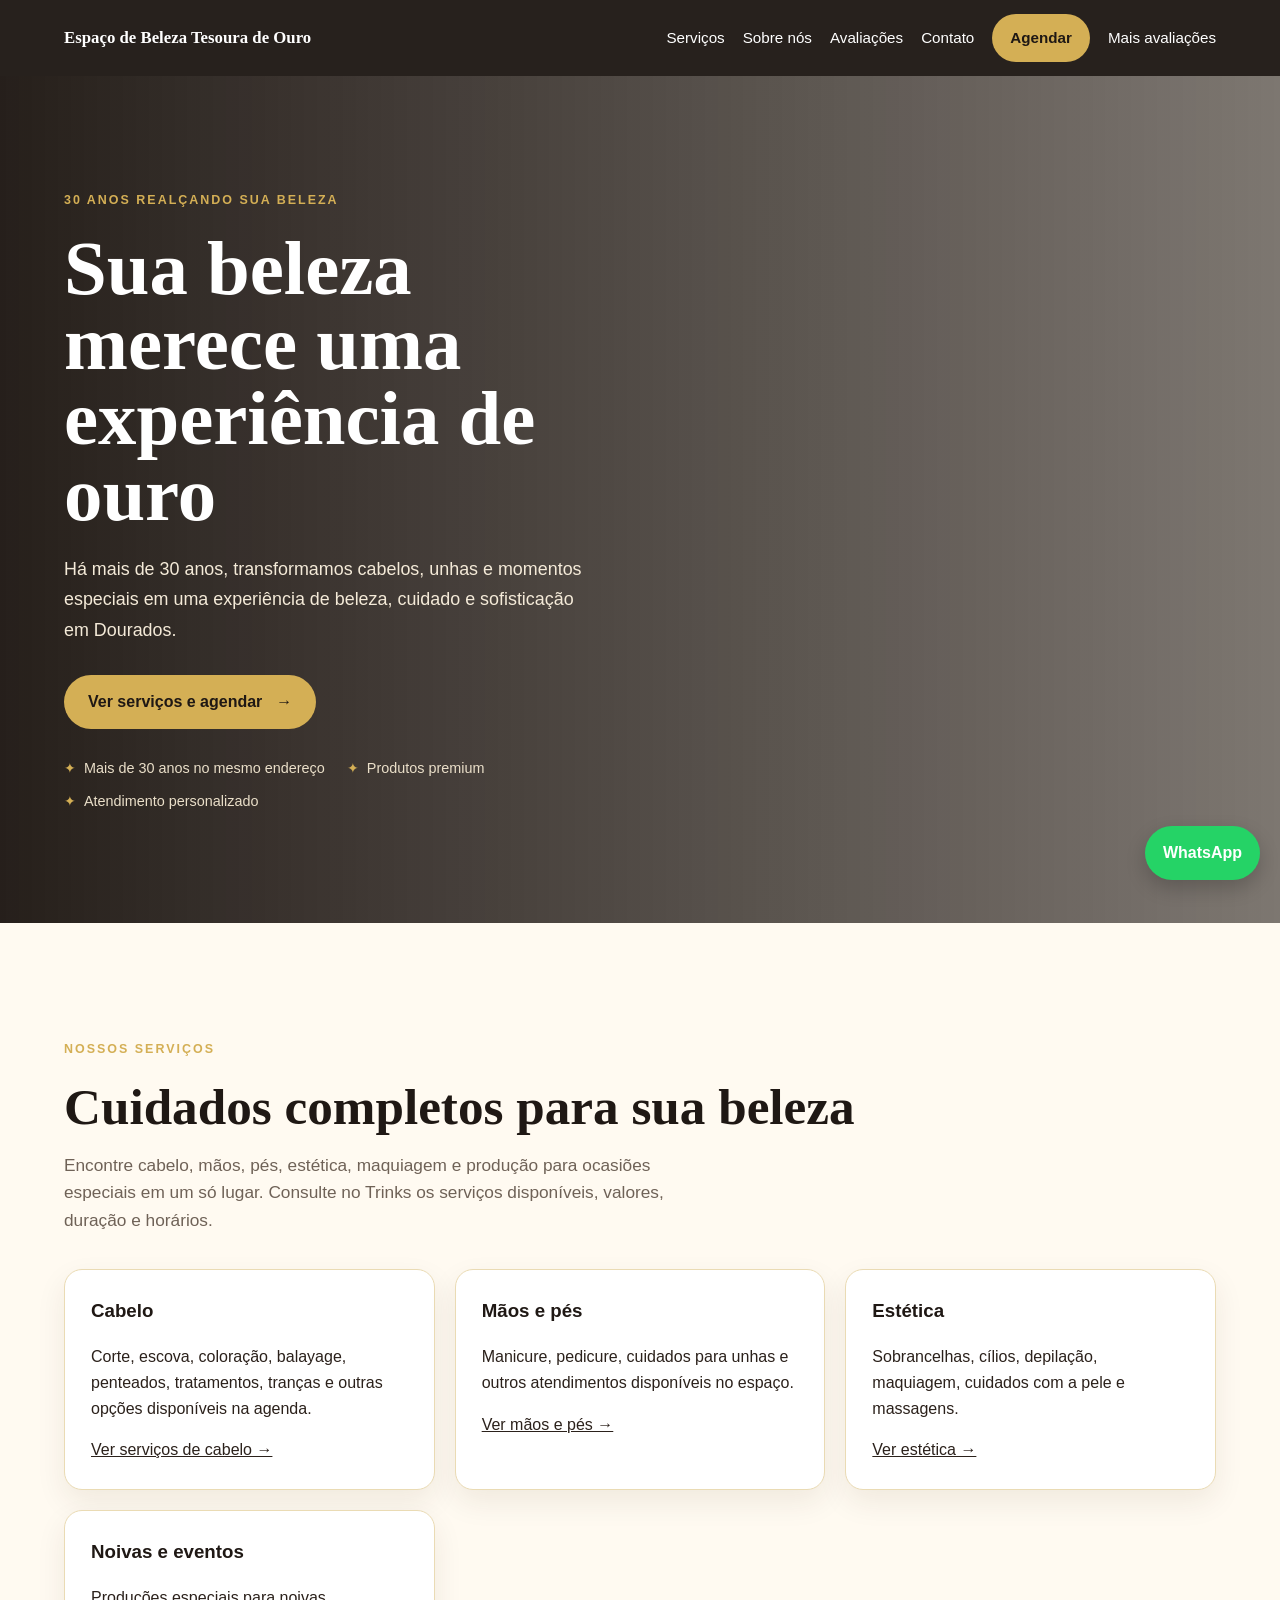
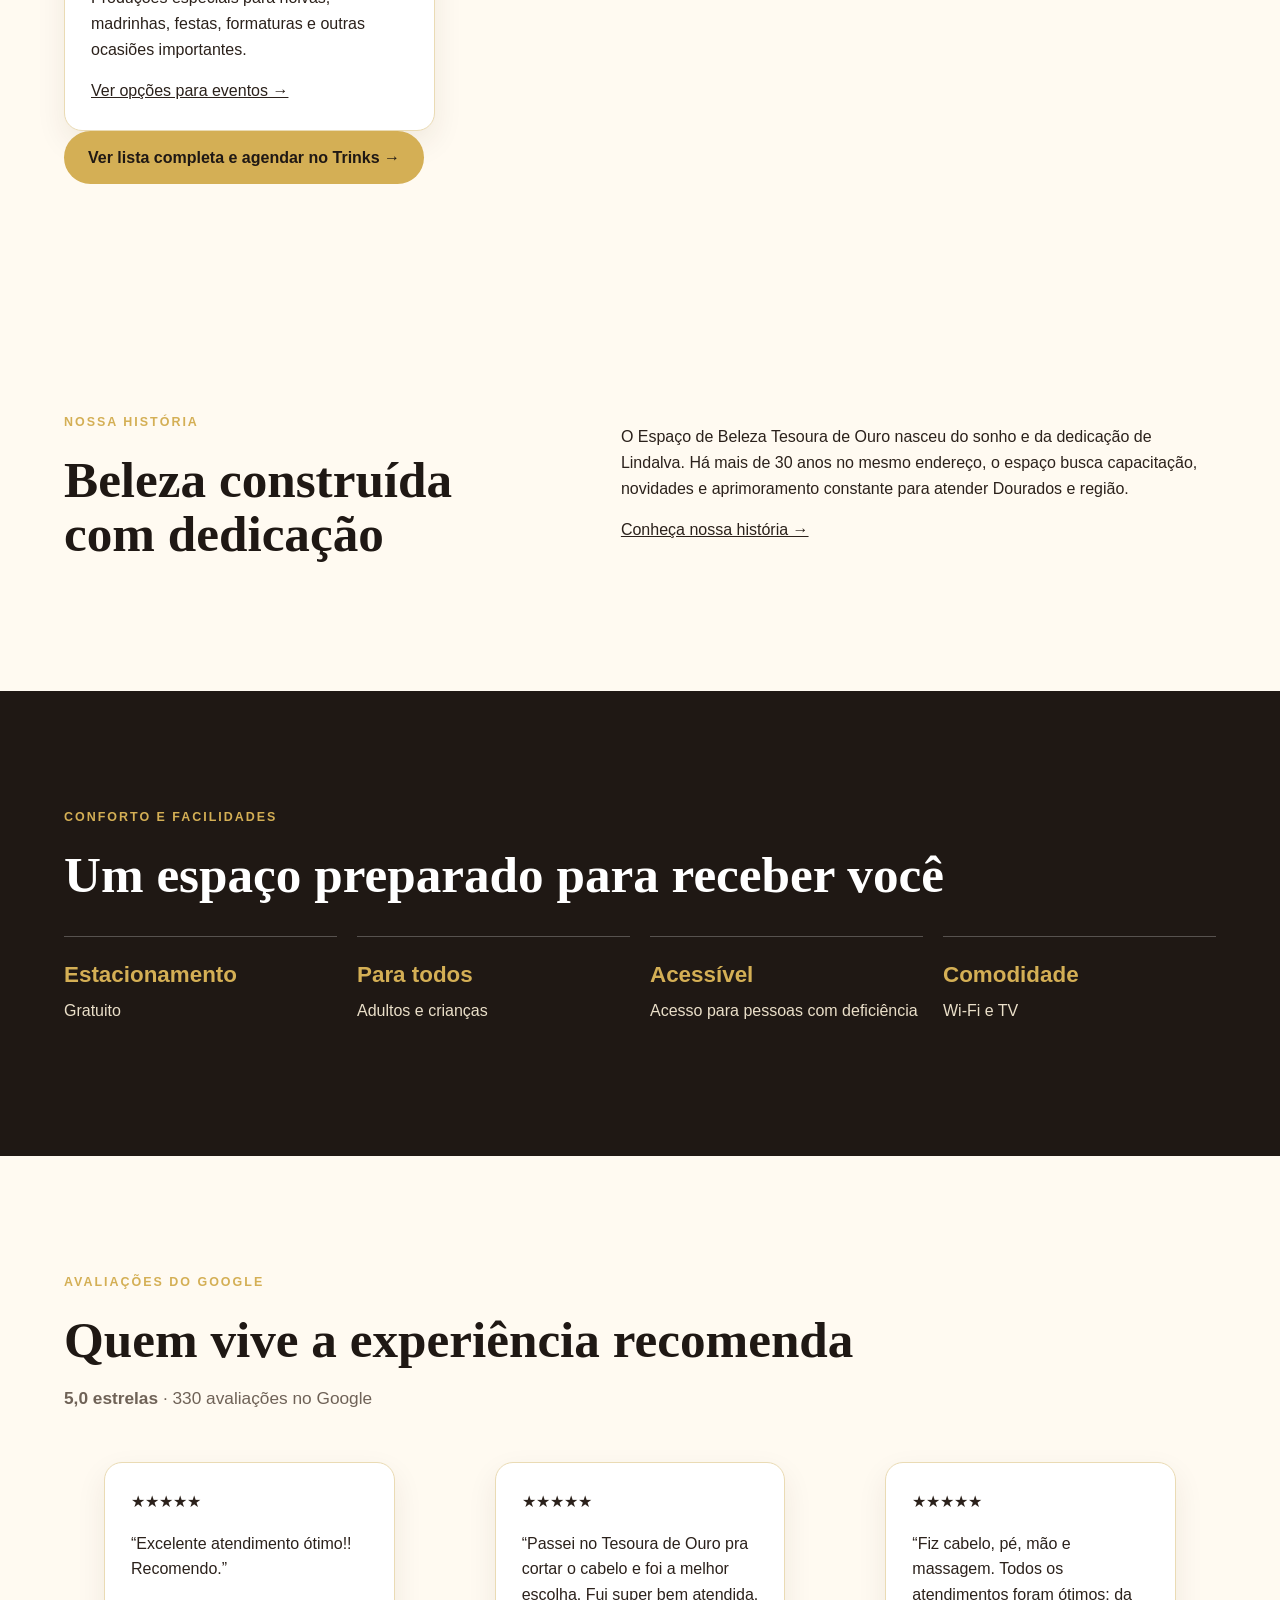
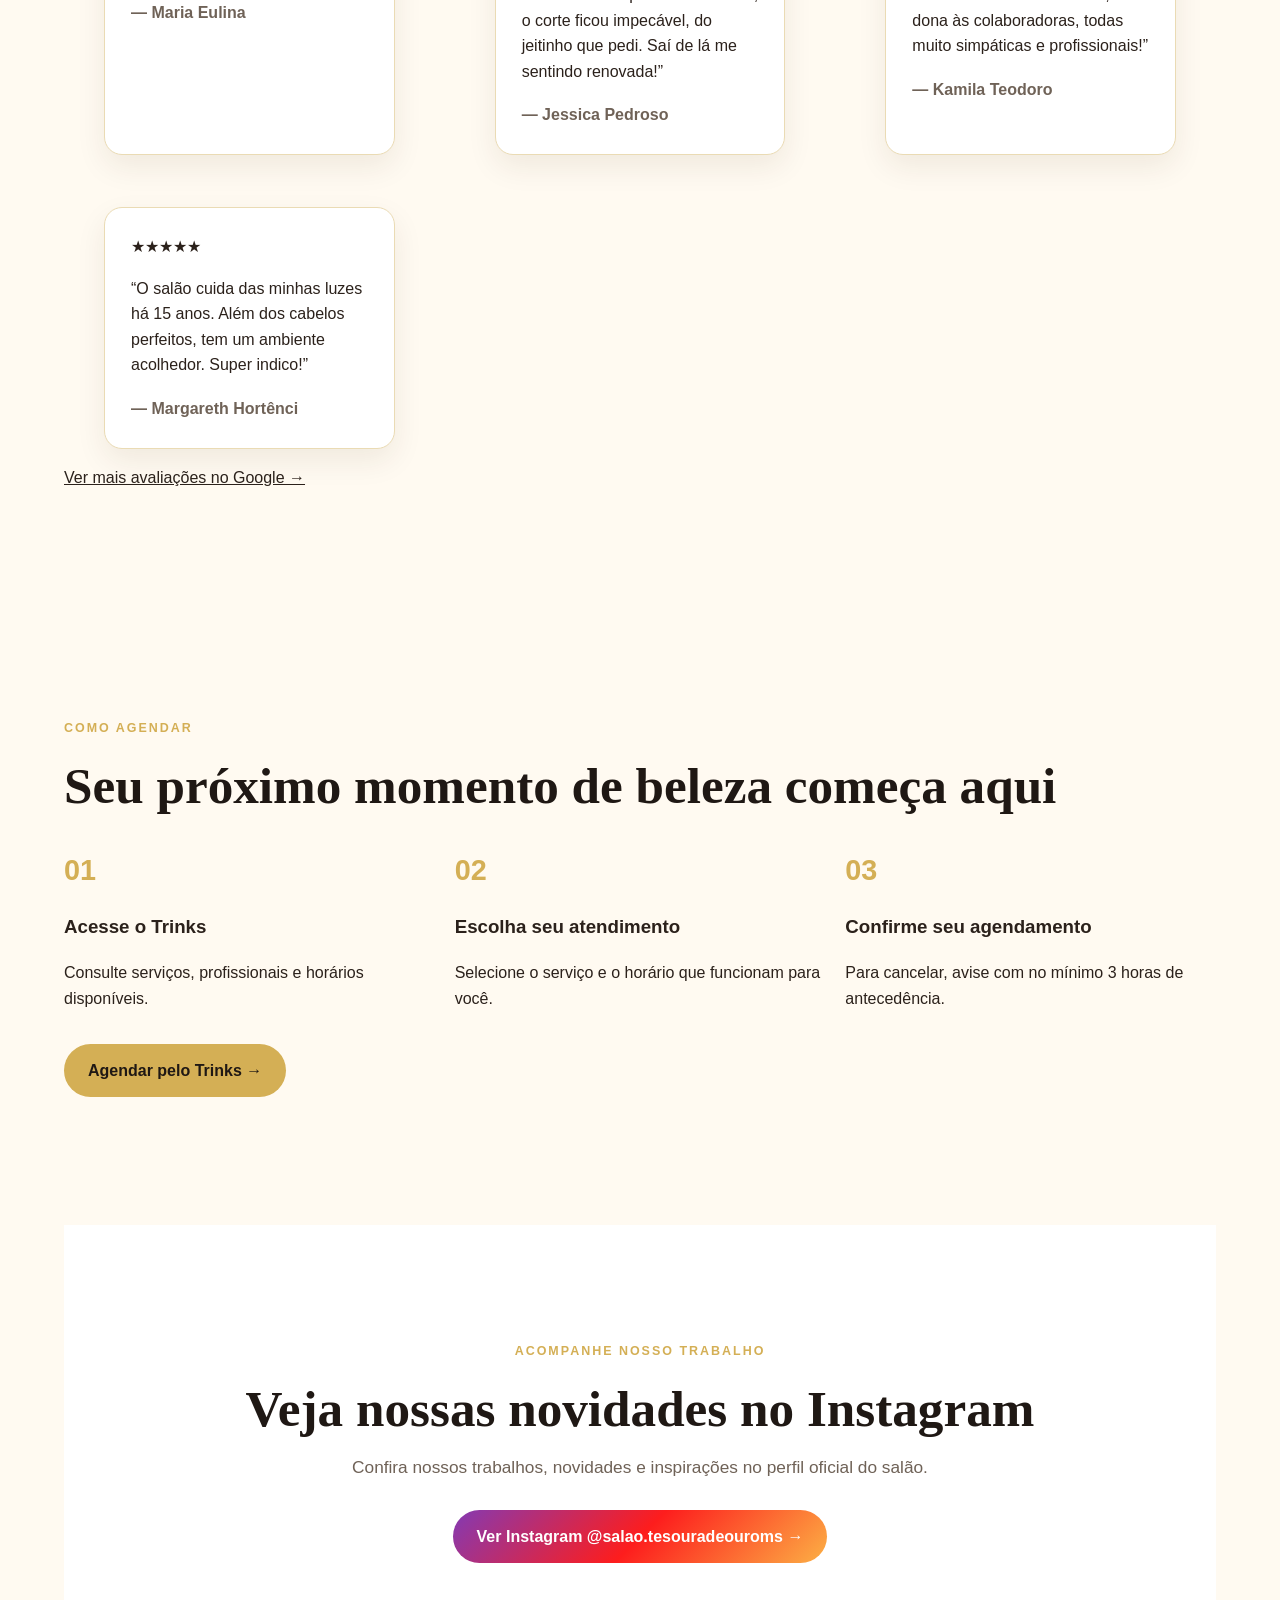
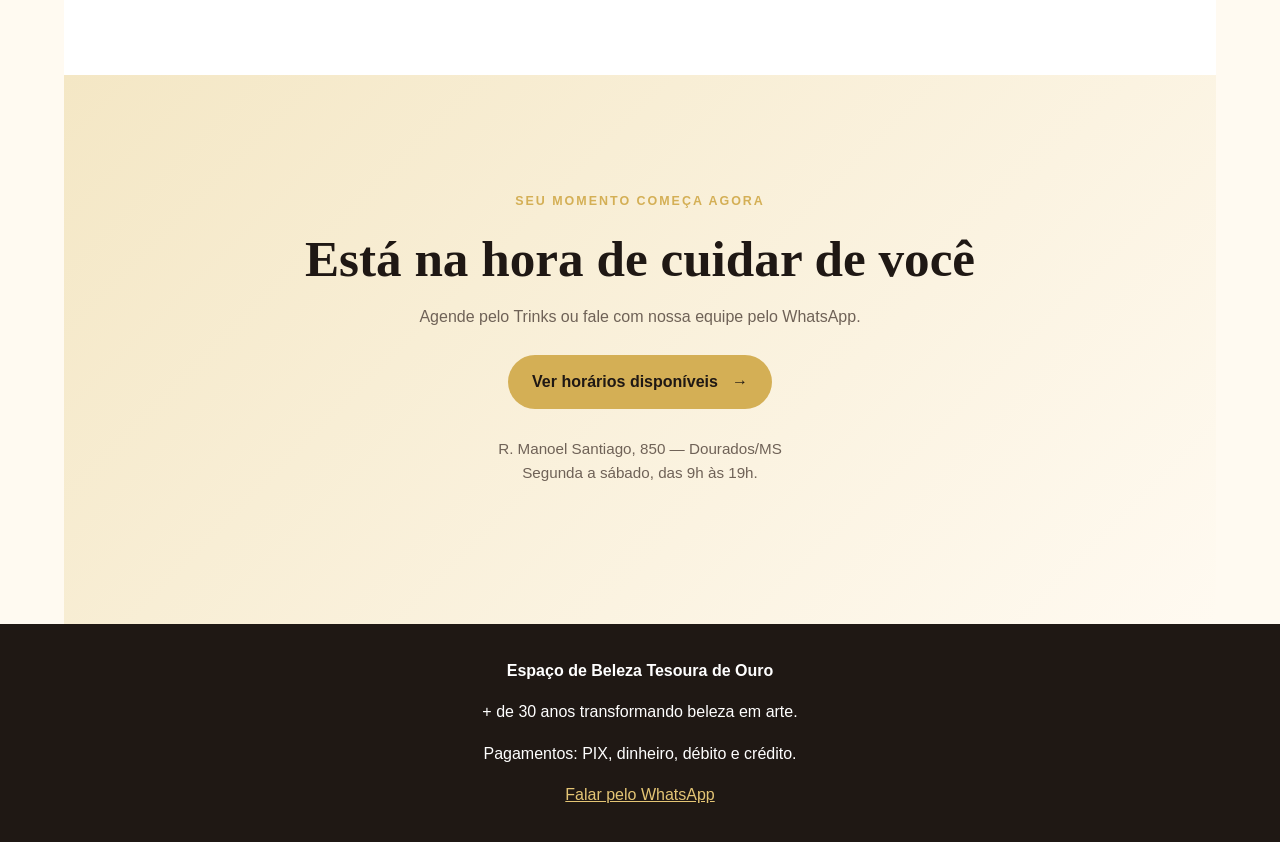
==== commit dd14bf13: "Adiciona seção do Instagram sem alterar o site" ====
--- a/index.html
+++ b/index.html
@@ -33,6 +33,7 @@
     <section class="section highlight"><span class="eyebrow">CONFORTO E FACILIDADES</span><h2>Um espaço preparado para receber você</h2><div class="benefits"><div><strong>Estacionamento</strong><span>Gratuito</span></div><div><strong>Para todos</strong><span>Adultos e crianças</span></div><div><strong>Acessível</strong><span>Acesso para pessoas com deficiência</span></div><div><strong>Comodidade</strong><span>Wi-Fi e TV</span></div></div></section>
     <section class="section testimonials" id="avaliacoes"><span class="eyebrow">AVALIAÇÕES DO GOOGLE</span><h2>Quem vive a experiência recomenda</h2><p class="section-lead"><strong>5,0 estrelas</strong> · 330 avaliações no Google</p><div class="cards"><blockquote class="card"><div class="stars" aria-label="5 estrelas">★★★★★</div><p>“Excelente atendimento ótimo!! Recomendo.”</p><cite>— Maria Eulina</cite></blockquote><blockquote class="card"><div class="stars" aria-label="5 estrelas">★★★★★</div><p>“Passei no Tesoura de Ouro pra cortar o cabelo e foi a melhor escolha. Fui super bem atendida, o corte ficou impecável, do jeitinho que pedi. Saí de lá me sentindo renovada!”</p><cite>— Jessica Pedroso</cite></blockquote><blockquote class="card"><div class="stars" aria-label="5 estrelas">★★★★★</div><p>“Fiz cabelo, pé, mão e massagem. Todos os atendimentos foram ótimos; da dona às colaboradoras, todas muito simpáticas e profissionais!”</p><cite>— Kamila Teodoro</cite></blockquote><blockquote class="card"><div class="stars" aria-label="5 estrelas">★★★★★</div><p>“O salão cuida das minhas luzes há 15 anos. Além dos cabelos perfeitos, tem um ambiente acolhedor. Super indico!”</p><cite>— Margareth Hortênci</cite></blockquote></div><a class="reviews-cta" href="https://www.google.com/search?q=avalia%C3%A7%C3%B5es+sobre+sal%C3%A3o+de+beleza+tesoura+de+ouro+dourados" target="_blank" rel="noopener noreferrer">Ver mais avaliações no Google →</a></section>
     <section class="section process"><span class="eyebrow">COMO AGENDAR</span><h2>Seu próximo momento de beleza começa aqui</h2><div class="steps"><div><strong>01</strong><h3>Acesse o Trinks</h3><p>Consulte serviços, profissionais e horários disponíveis.</p></div><div><strong>02</strong><h3>Escolha seu atendimento</h3><p>Selecione o serviço e o horário que funcionam para você.</p></div><div><strong>03</strong><h3>Confirme seu agendamento</h3><p>Para cancelar, avise com no mínimo 3 horas de antecedência.</p></div></div><p><a class="hero-cta" href="https://www.trinks.com/salao-tesoura-de-ouro-" target="_blank" rel="noopener noreferrer">Agendar pelo Trinks →</a></p></section>
+    <section class="section instagram-section" id="instagram"><span class="eyebrow">ACOMPANHE NOSSO TRABALHO</span><h2>Veja nossas novidades no Instagram</h2><p class="section-lead">Confira nossos trabalhos, novidades e inspirações no perfil oficial do salão.</p><a class="instagram-cta" href="https://www.instagram.com/salao.tesouradeouroms/" target="_blank" rel="noopener noreferrer">Ver Instagram @salao.tesouradeouroms →</a></section>
     <section class="cta-section" id="contato"><span class="eyebrow">SEU MOMENTO COMEÇA AGORA</span><h2>Está na hora de cuidar de você</h2><p>Agende pelo Trinks ou fale com nossa equipe pelo WhatsApp.</p><a class="hero-cta" href="https://www.trinks.com/salao-tesoura-de-ouro-" target="_blank" rel="noopener noreferrer">Ver horários disponíveis <span aria-hidden="true">→</span></a><p class="contact-info">R. Manoel Santiago, 850 — Dourados/MS<br>Segunda a sábado, das 9h às 19h.</p></section>
   </main>
   <a class="whatsapp-float" href="https://wa.me/556798458335" target="_blank" rel="noopener noreferrer" aria-label="Falar pelo WhatsApp">WhatsApp</a>
--- a/styles.css
+++ b/styles.css
@@ -14,37 +14,13 @@
 img { display: block; max-width: 100%; height: auto; }
 a { color: inherit; }
 
-.site-header {
-  position: sticky;
-  top: 0;
-  z-index: 10;
-  display: flex;
-  align-items: center;
-  justify-content: space-between;
-  gap: 20px;
-  min-height: 72px;
-  padding: 14px 5%;
-  color: #fff;
-  background: rgba(31, 24, 20, 0.96);
-  backdrop-filter: blur(12px);
-}
-
+.site-header { position: sticky; top: 0; z-index: 10; display: flex; align-items: center; justify-content: space-between; gap: 20px; min-height: 72px; padding: 14px 5%; color: #fff; background: rgba(31, 24, 20, 0.96); backdrop-filter: blur(12px); }
 .brand { max-width: 300px; color: #fff; font-family: Georgia, serif; font-size: 1.05rem; font-weight: 700; text-decoration: none; line-height: 1.2; }
 .site-header nav { display: flex; align-items: center; gap: 18px; }
 .site-header nav a { color: #fff; font-size: .95rem; text-decoration: none; }
 .nav-cta, .hero-cta { min-height: 48px; }
 .nav-cta { display: inline-flex; align-items: center; justify-content: center; padding: 10px 18px; border-radius: 999px; color: var(--dark) !important; background: var(--gold); font-weight: 700; }
-
-.hero {
-  min-height: min(760px, calc(100svh - 72px));
-  padding: clamp(64px, 9vw, 110px) 5%;
-  display: grid;
-  grid-template-columns: minmax(0, 1fr) minmax(0, 1fr);
-  align-items: center;
-  gap: clamp(32px, 6vw, 76px);
-  color: #fff;
-  background: linear-gradient(90deg, rgba(31, 24, 20, .97), rgba(31, 24, 20, .58)), url("assets/hero-salao.webp") center/cover;
-}
+.hero { min-height: min(760px, calc(100svh - 72px)); padding: clamp(64px, 9vw, 110px) 5%; display: grid; grid-template-columns: minmax(0, 1fr) minmax(0, 1fr); align-items: center; gap: clamp(32px, 6vw, 76px); color: #fff; background: linear-gradient(90deg, rgba(31, 24, 20, .97), rgba(31, 24, 20, .58)), url("assets/hero-salao.webp") center/cover; }
 .hero-content { width: 100%; max-width: 650px; }
 .eyebrow { display: inline-block; margin-bottom: 20px; color: var(--gold); font-size: .78rem; font-weight: 700; letter-spacing: .16em; }
 .hero h1 { max-width: 760px; margin: 0 0 22px; font-family: Georgia, serif; font-size: clamp(2.7rem, 6vw, 5.8rem); line-height: .98; }
@@ -55,7 +31,6 @@
 .hero-proof { display: flex; flex-wrap: wrap; gap: 10px 22px; margin-top: 28px; color: #eadfc9; font-size: .9rem; }
 .hero-proof span::before { content: "✦"; margin-right: 8px; color: var(--gold); }
 .hero-visual { display: none; }
-
 .section, .cta-section { width: min(100% - 10%, var(--content)); margin: auto; padding: clamp(64px, 9vw, 112px) 0; }
 .section h2, .cta-section h2 { margin: 0 0 18px; color: var(--dark); font-family: Georgia, serif; font-size: clamp(2rem, 4vw, 3.4rem); line-height: 1.05; }
 .section-lead { max-width: 650px; color: var(--muted); font-size: 1.08rem; }
@@ -77,37 +52,12 @@
 .cta-section p { max-width: 600px; margin: 0 auto 26px; color: var(--muted); }
 .contact-info { margin-top: 28px !important; font-size: .95rem; }
 .whatsapp-float { position: fixed; right: 20px; bottom: 20px; z-index: 20; padding: 14px 18px; border-radius: 999px; color: #fff; background: #25d366; font-weight: 700; text-decoration: none; box-shadow: 0 8px 20px rgba(0,0,0,.2); }
+.instagram-section { text-align: center; background: #fff; }
+.instagram-section .section-lead { margin: 0 auto 28px; }
+.instagram-cta { display: inline-flex; align-items: center; justify-content: center; min-height: 48px; padding: 14px 24px; border-radius: 999px; color: #fff; background: linear-gradient(135deg, #833ab4, #fd1d1d, #fcb045); font-weight: 700; text-decoration: none; transition: transform .25s ease, filter .25s ease; }
+.instagram-cta:hover, .instagram-cta:focus-visible { filter: brightness(.95); transform: translateY(-2px); }
 footer { padding: 34px 5%; text-align: center; color: #fff; background: var(--dark); }
 footer a { color: var(--gold-light); }
-
-@media (max-width: 820px) {
-  .site-header { align-items: flex-start; flex-direction: column; gap: 12px; }
-  .site-header nav { width: 100%; justify-content: space-between; gap: 8px; overflow-x: auto; padding-bottom: 2px; scrollbar-width: none; }
-  .site-header nav::-webkit-scrollbar { display: none; }
-  .site-header nav a { flex: 0 0 auto; min-height: 44px; display: inline-flex; align-items: center; }
-  .hero { min-height: 680px; grid-template-columns: 1fr; background-position: 68% center; }
-  .hero h1 { font-size: clamp(2.8rem, 13vw, 4.8rem); }
-  .hero-cta { width: 100%; min-height: 52px; padding: 15px 20px; }
-  .hero-proof { flex-direction: column; gap: 9px; }
-  .hero-visual { display: none; }
-  .split, .cards, .benefits, .steps { grid-template-columns: 1fr; gap: 16px; }
-  .section, .cta-section { width: min(100% - 10%, var(--content)); padding-top: 68px; padding-bottom: 68px; }
-  .card { padding: 22px; }
-  .highlight { width: 100%; padding-right: 5%; padding-left: 5%; }
-}
-
-@media (max-width: 480px) {
-  .site-header { padding: 12px 5%; }
-  .brand { max-width: 260px; font-size: .98rem; }
-  .hero { min-height: 640px; padding: 64px 5% 54px; }
-  .hero h1 { font-size: clamp(2.65rem, 14vw, 4rem); }
-  .hero p { font-size: 1rem; line-height: 1.6; }
-  .eyebrow { font-size: .7rem; letter-spacing: .12em; }
-  .section, .cta-section { width: min(100% - 10%, var(--content)); }
-  .section h2, .cta-section h2 { font-size: 2.2rem; }
-}
-
-@media (prefers-reduced-motion: reduce) {
-  html { scroll-behavior: auto; }
-  *, *::before, *::after { transition-duration: .01ms !important; animation-duration: .01ms !important; }
-}+@media (max-width: 820px) { .site-header { align-items: flex-start; flex-direction: column; gap: 12px; } .site-header nav { width: 100%; justify-content: space-between; gap: 8px; overflow-x: auto; padding-bottom: 2px; scrollbar-width: none; } .site-header nav::-webkit-scrollbar { display: none; } .site-header nav a { flex: 0 0 auto; min-height: 44px; display: inline-flex; align-items: center; } .hero { min-height: 680px; grid-template-columns: 1fr; background-position: 68% center; } .hero h1 { font-size: clamp(2.8rem, 13vw, 4.8rem); } .hero-cta { width: 100%; min-height: 52px; padding: 15px 20px; } .hero-proof { flex-direction: column; gap: 9px; } .hero-visual { display: none; } .split, .cards, .benefits, .steps { grid-template-columns: 1fr; gap: 16px; } .section, .cta-section { width: min(100% - 10%, var(--content)); padding-top: 68px; padding-bottom: 68px; } .card { padding: 22px; } .highlight { width: 100%; padding-right: 5%; padding-left: 5%; } }
+@media (max-width: 480px) { .site-header { padding: 12px 5%; } .brand { max-width: 260px; font-size: .98rem; } .hero { min-height: 640px; padding: 64px 5% 54px; } .hero h1 { font-size: clamp(2.65rem, 14vw, 4rem); } .hero p { font-size: 1rem; line-height: 1.6; } .eyebrow { font-size: .7rem; letter-spacing: .12em; } .section, .cta-section { width: min(100% - 10%, var(--content)); } .section h2, .cta-section h2 { font-size: 2.2rem; } }
+@media (prefers-reduced-motion: reduce) { html { scroll-behavior: auto; } *, *::before, *::after { transition-duration: .01ms !important; animation-duration: .01ms !important; } }
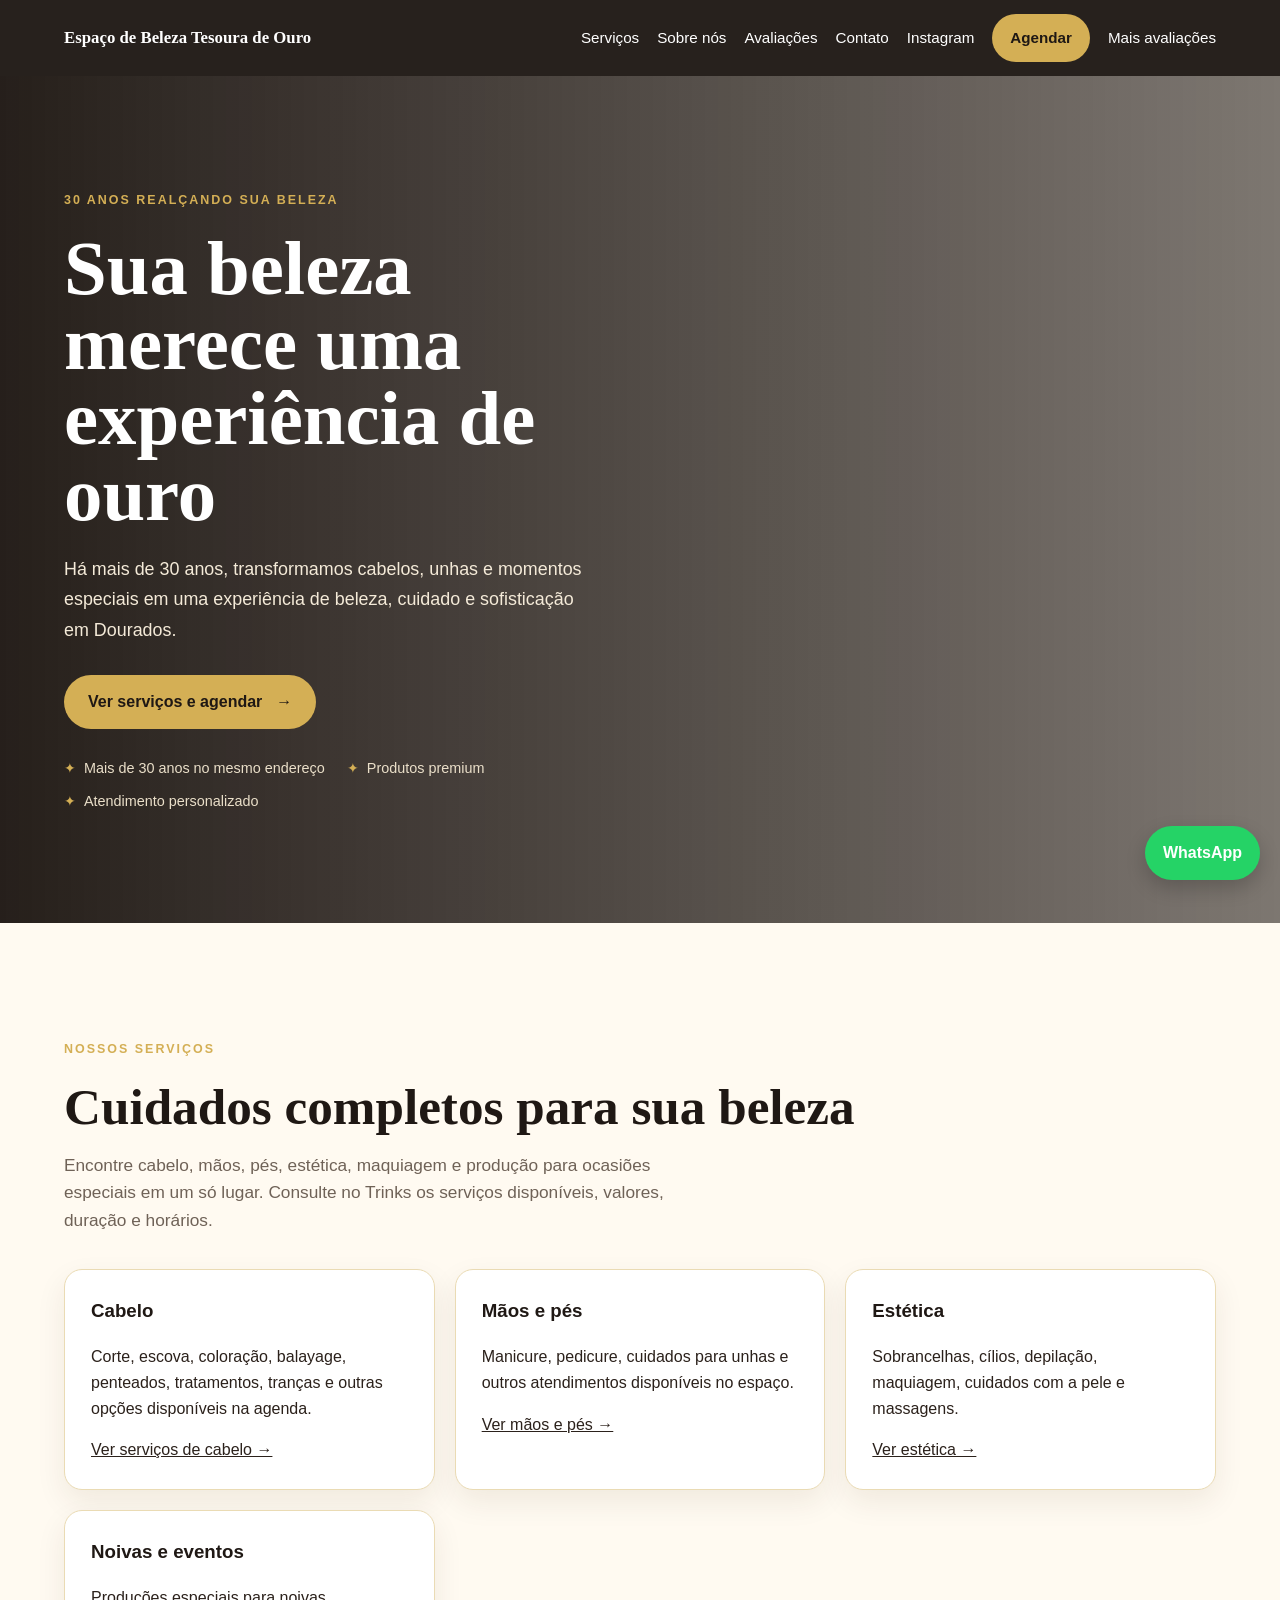
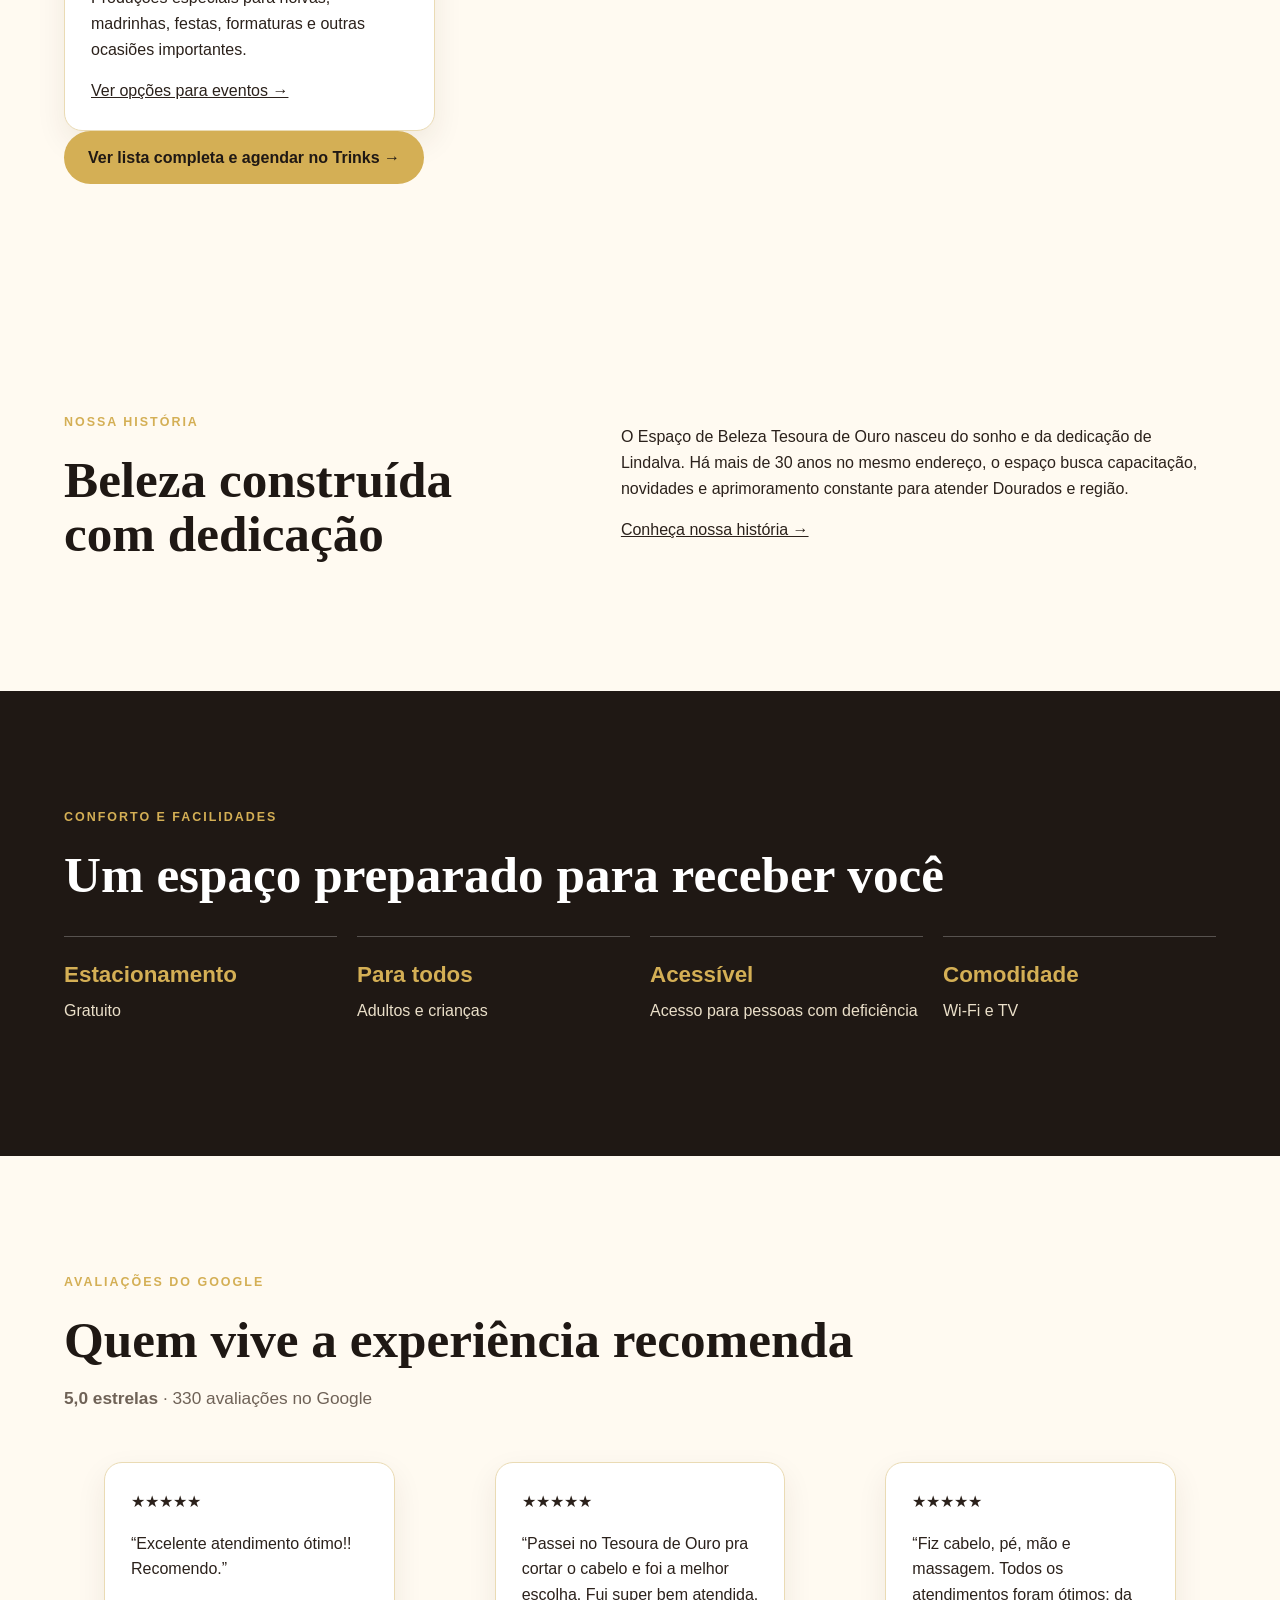
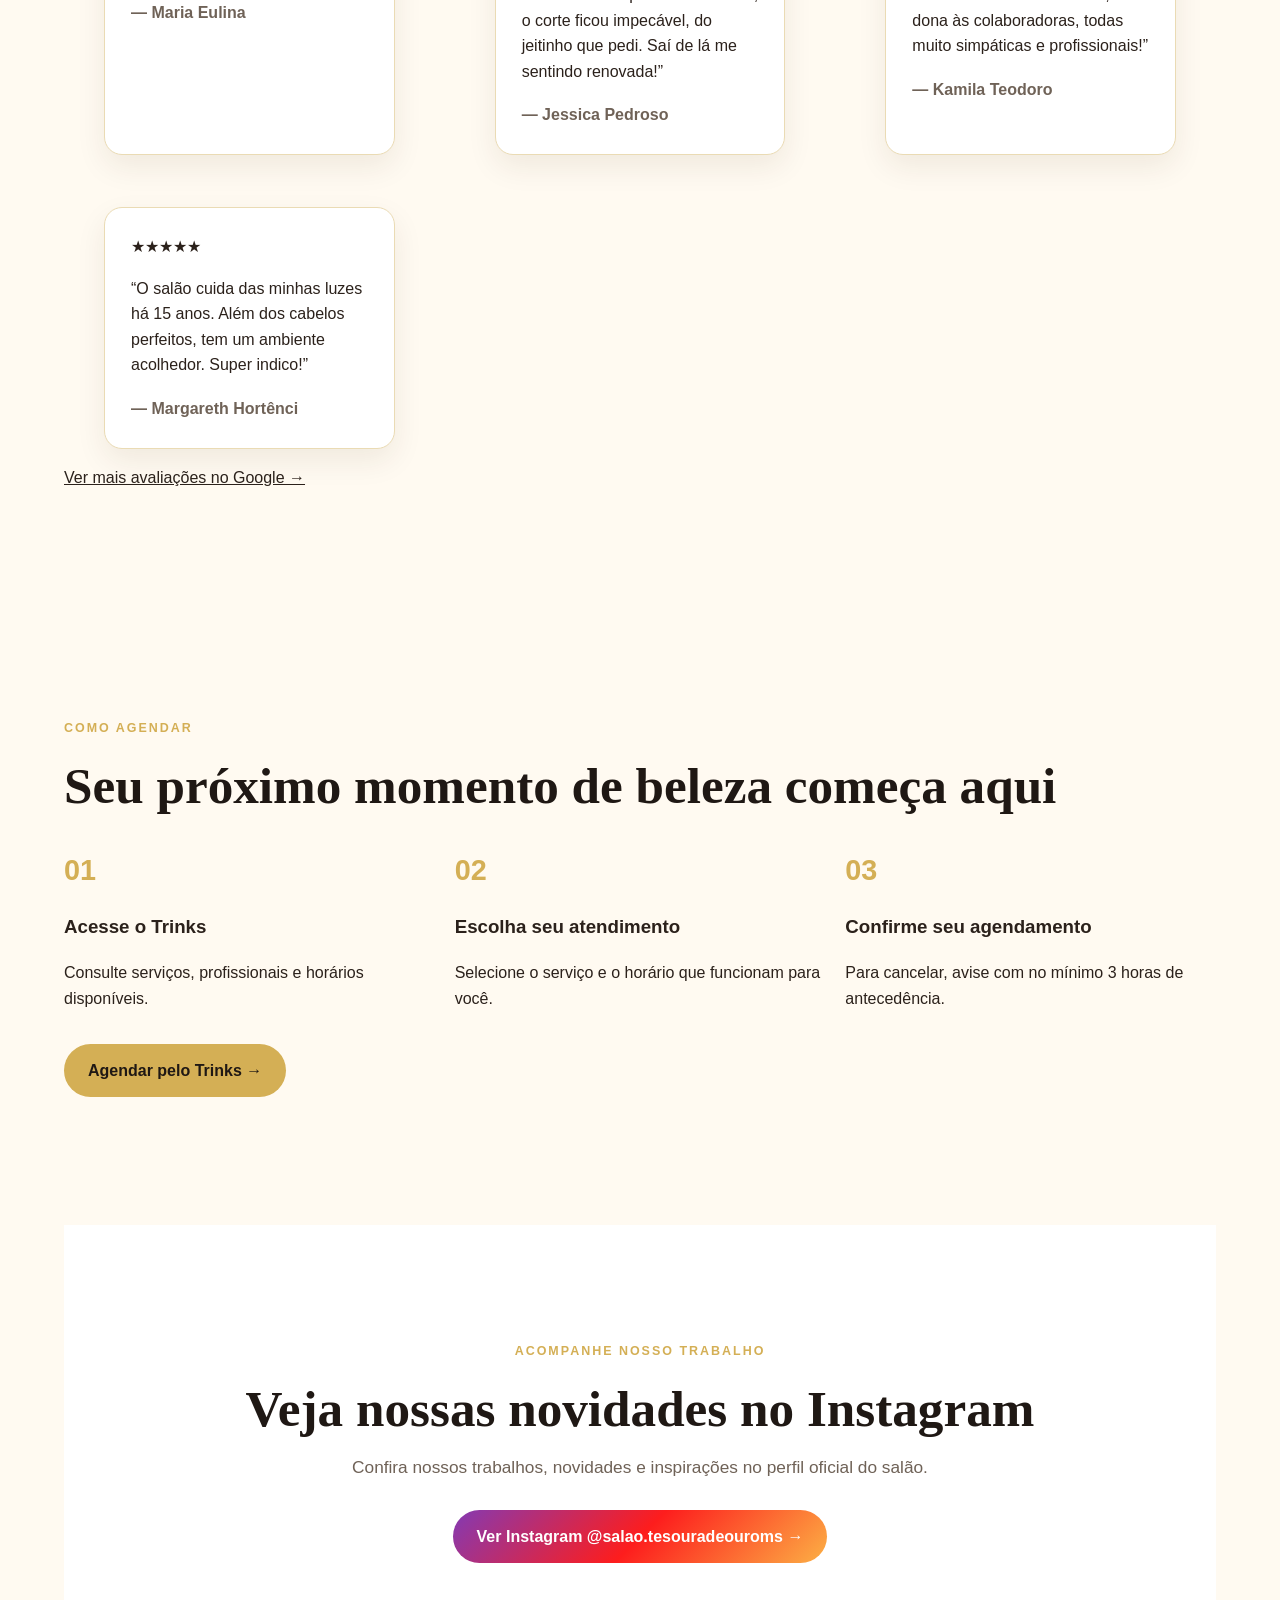
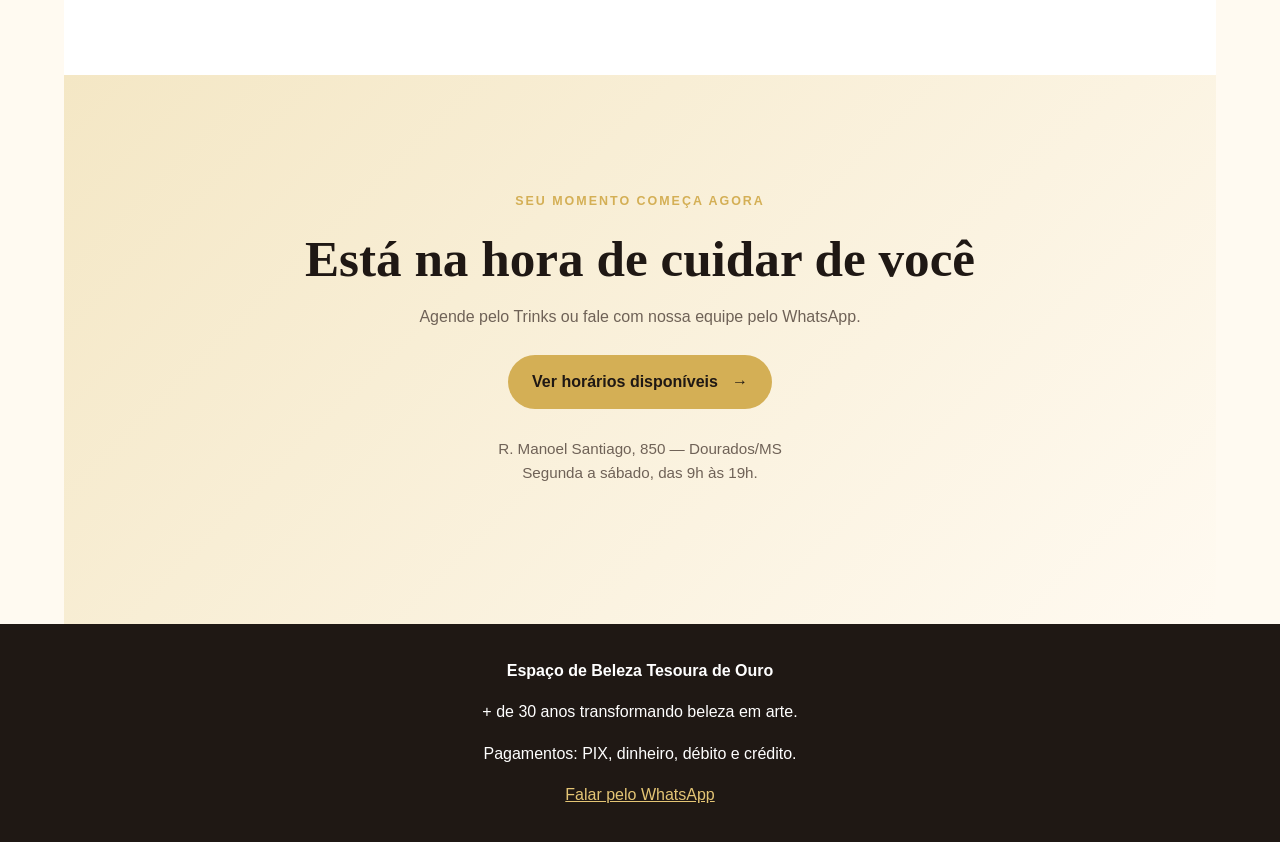
==== commit a5853073: "Adiciona Instagram ao menu" ====
--- a/index.html
+++ b/index.html
@@ -19,6 +19,7 @@
       <a href="sobre.html">Sobre nós</a>
       <a href="#avaliacoes">Avaliações</a>
       <a href="#contato">Contato</a>
+      <a href="#instagram">Instagram</a>
       <a class="nav-cta" href="https://www.trinks.com/salao-tesoura-de-ouro-" target="_blank" rel="noopener noreferrer">Agendar</a>
       <a class="nav-reviews" href="https://www.google.com/search?q=avalia%C3%A7%C3%B5es+sobre+sal%C3%A3o+de+beleza+tesoura+de+ouro+dourados" target="_blank" rel="noopener noreferrer">Mais avaliações</a>
     </nav>
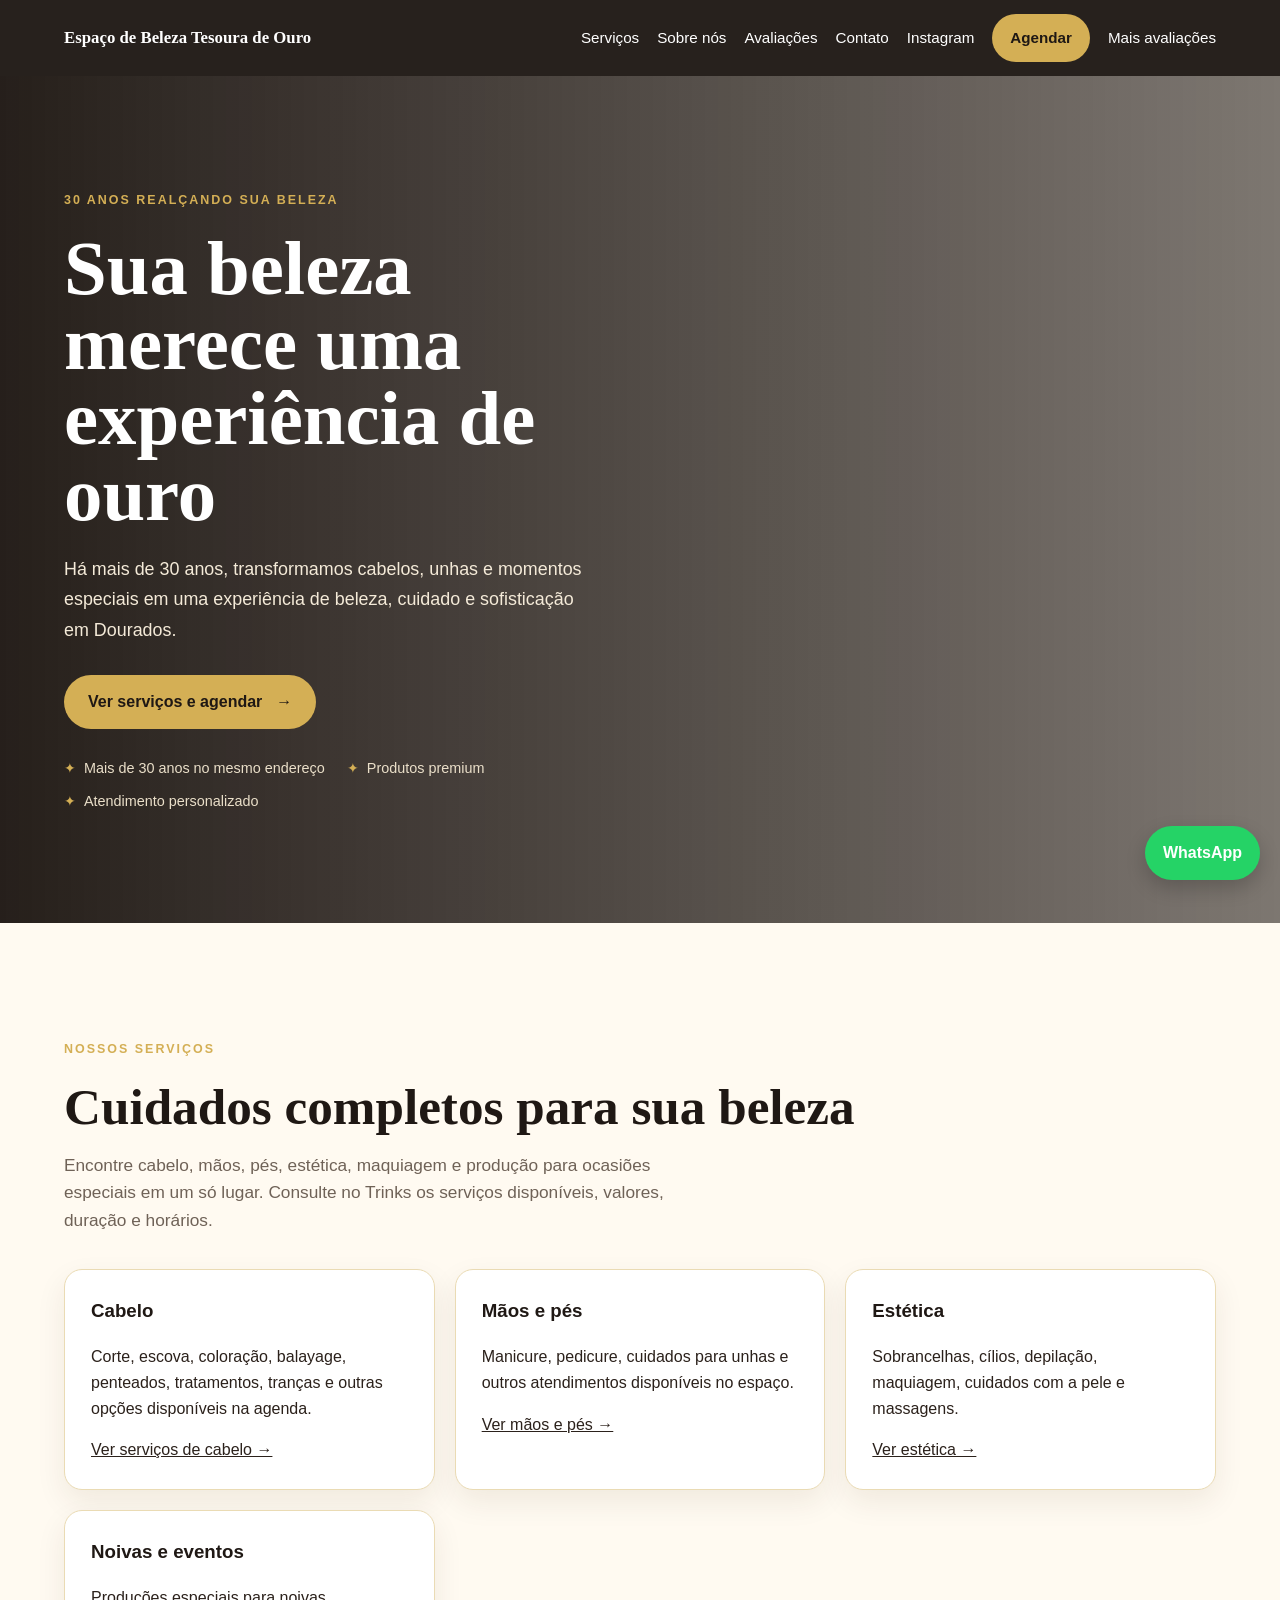
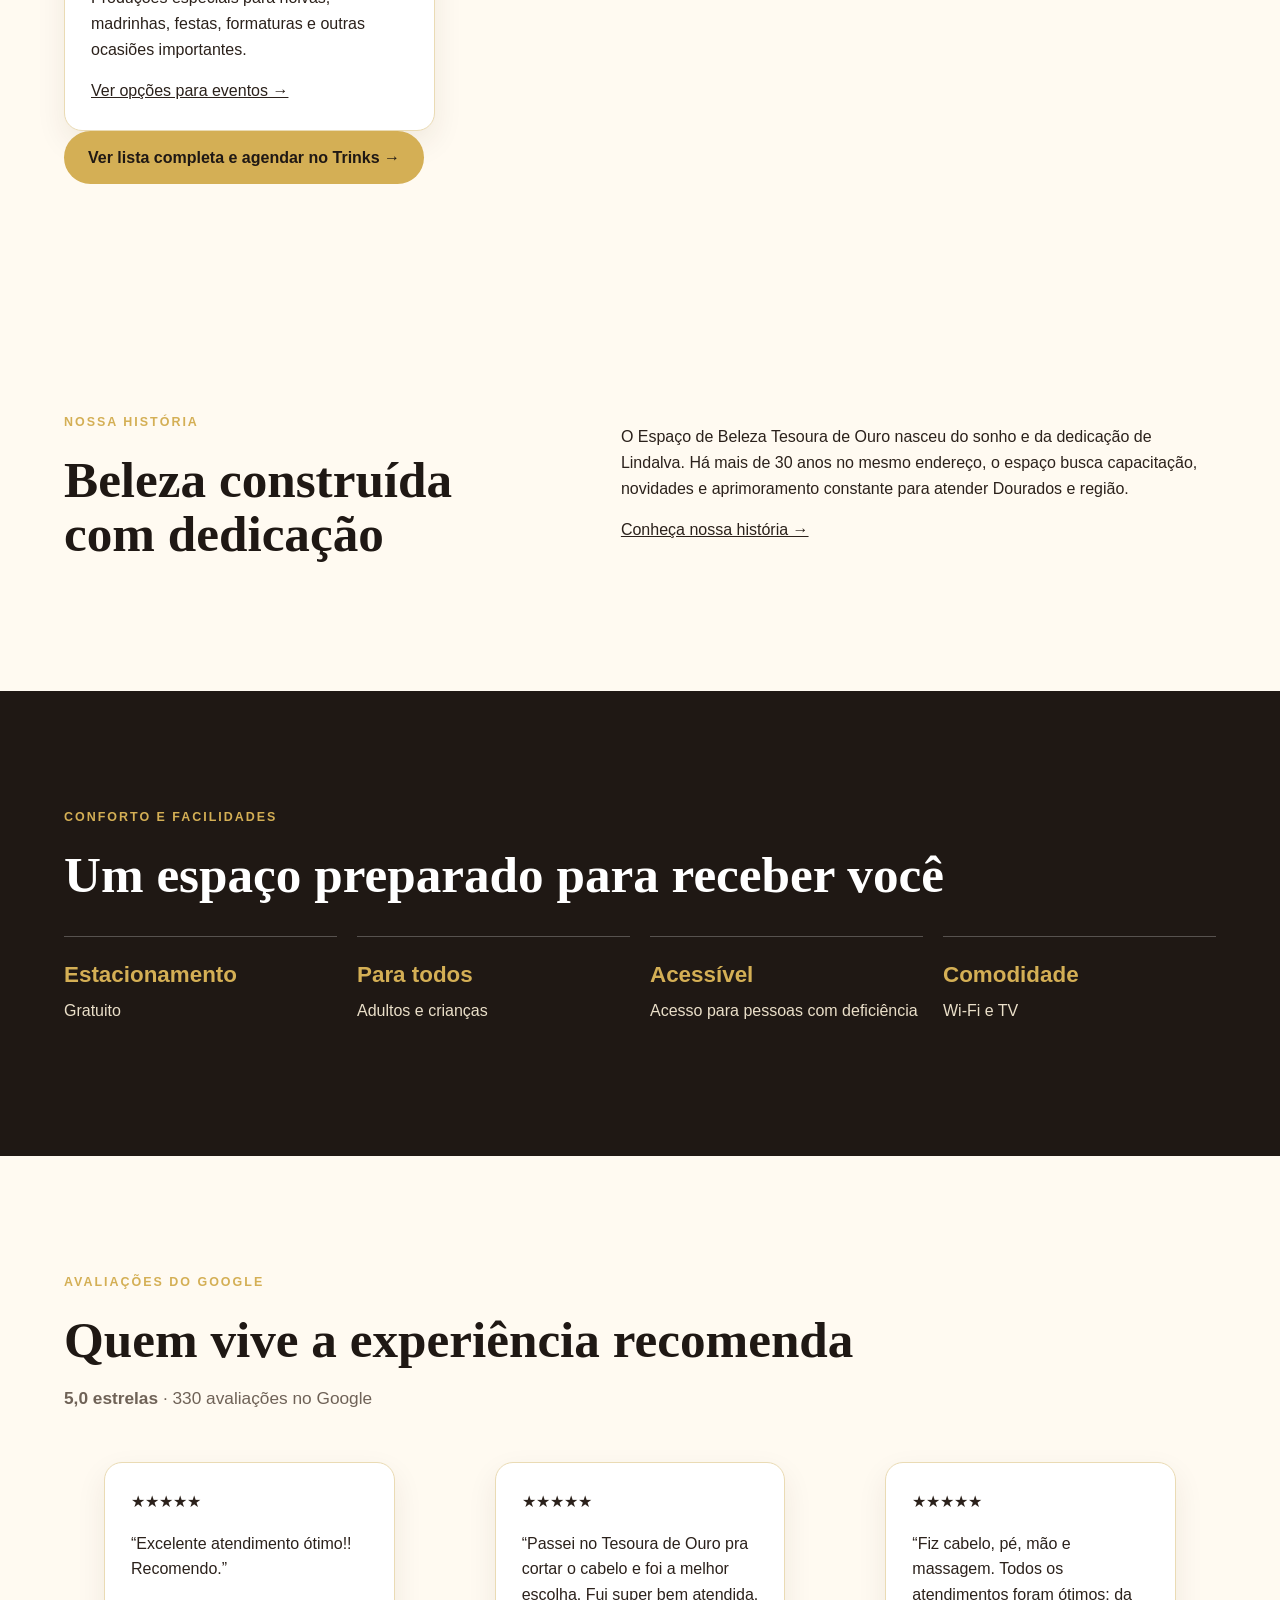
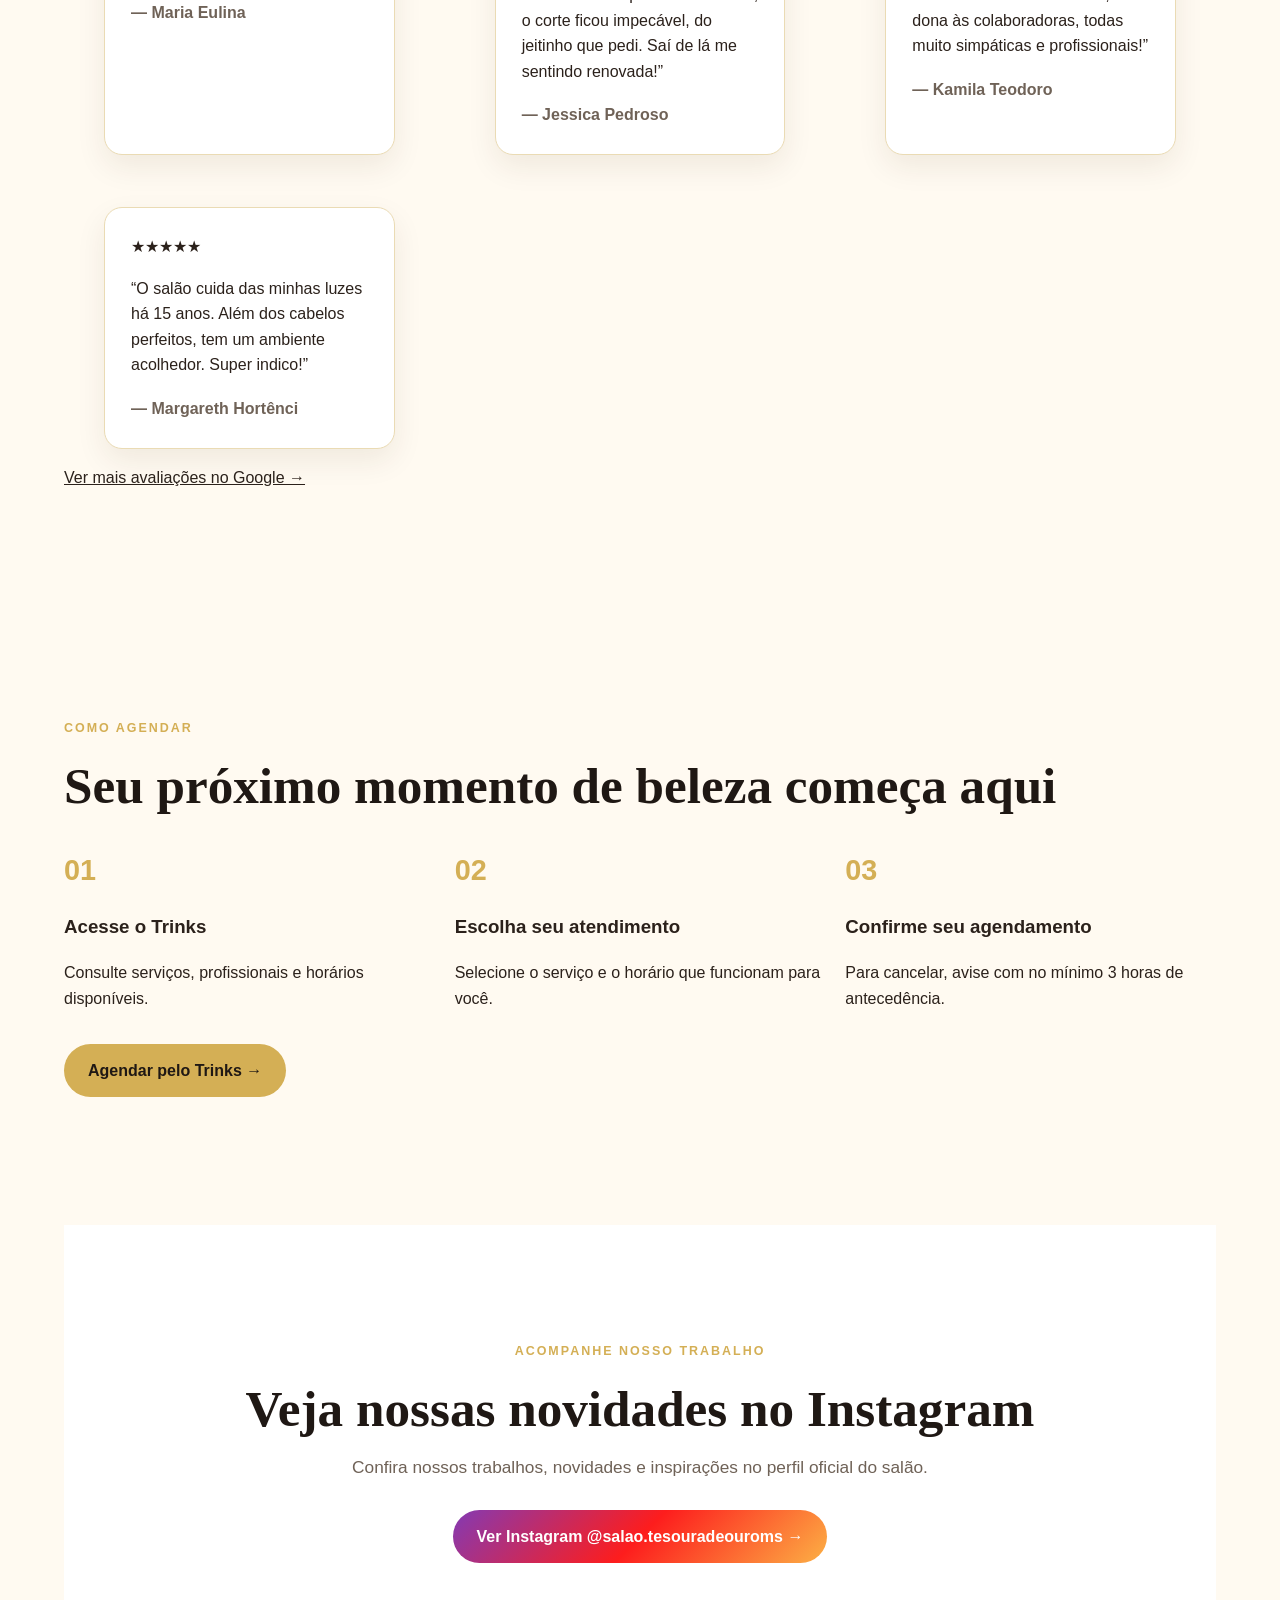
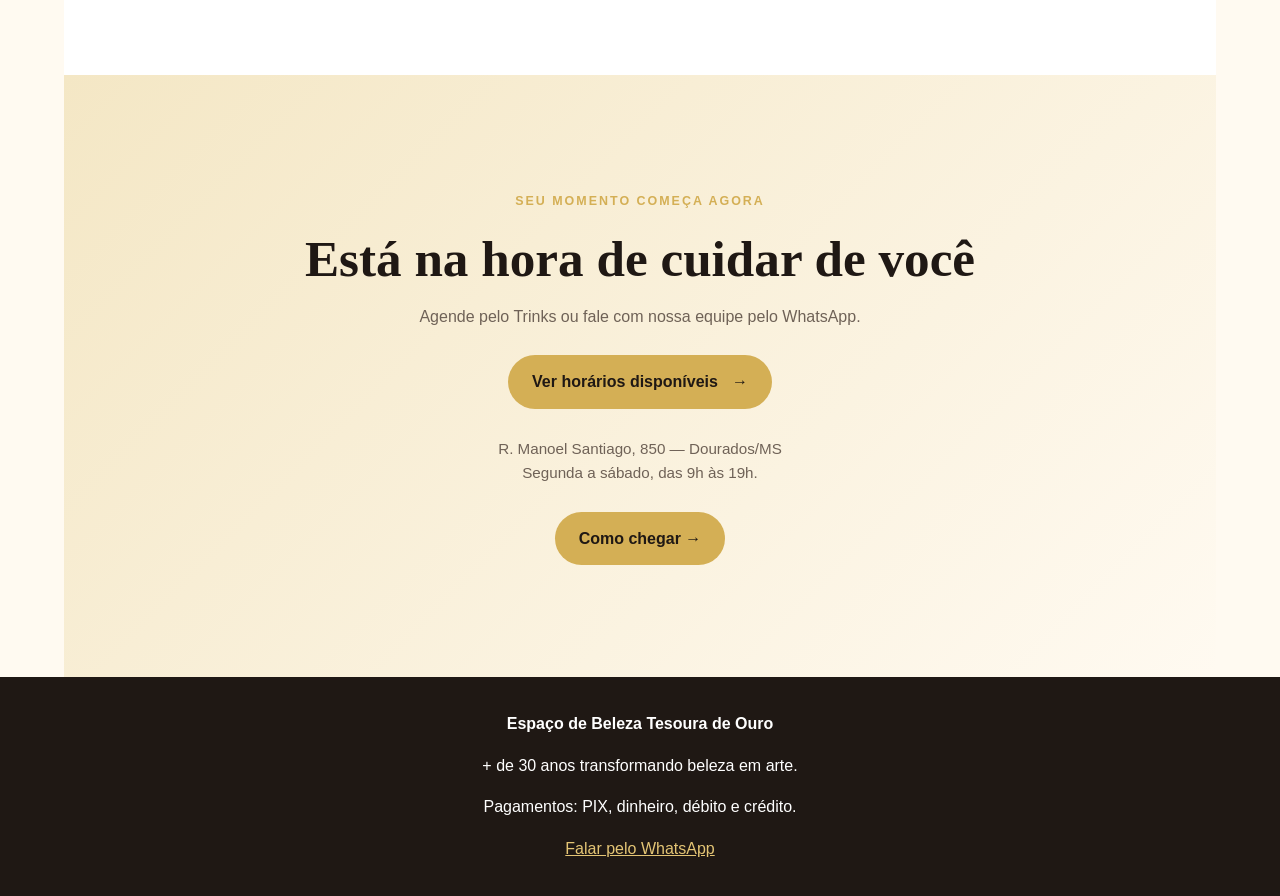
==== commit 8ead12d6: "Adiciona botão Como chegar via Google Maps" ====
--- a/index.html
+++ b/index.html
@@ -35,7 +35,7 @@
     <section class="section testimonials" id="avaliacoes"><span class="eyebrow">AVALIAÇÕES DO GOOGLE</span><h2>Quem vive a experiência recomenda</h2><p class="section-lead"><strong>5,0 estrelas</strong> · 330 avaliações no Google</p><div class="cards"><blockquote class="card"><div class="stars" aria-label="5 estrelas">★★★★★</div><p>“Excelente atendimento ótimo!! Recomendo.”</p><cite>— Maria Eulina</cite></blockquote><blockquote class="card"><div class="stars" aria-label="5 estrelas">★★★★★</div><p>“Passei no Tesoura de Ouro pra cortar o cabelo e foi a melhor escolha. Fui super bem atendida, o corte ficou impecável, do jeitinho que pedi. Saí de lá me sentindo renovada!”</p><cite>— Jessica Pedroso</cite></blockquote><blockquote class="card"><div class="stars" aria-label="5 estrelas">★★★★★</div><p>“Fiz cabelo, pé, mão e massagem. Todos os atendimentos foram ótimos; da dona às colaboradoras, todas muito simpáticas e profissionais!”</p><cite>— Kamila Teodoro</cite></blockquote><blockquote class="card"><div class="stars" aria-label="5 estrelas">★★★★★</div><p>“O salão cuida das minhas luzes há 15 anos. Além dos cabelos perfeitos, tem um ambiente acolhedor. Super indico!”</p><cite>— Margareth Hortênci</cite></blockquote></div><a class="reviews-cta" href="https://www.google.com/search?q=avalia%C3%A7%C3%B5es+sobre+sal%C3%A3o+de+beleza+tesoura+de+ouro+dourados" target="_blank" rel="noopener noreferrer">Ver mais avaliações no Google →</a></section>
     <section class="section process"><span class="eyebrow">COMO AGENDAR</span><h2>Seu próximo momento de beleza começa aqui</h2><div class="steps"><div><strong>01</strong><h3>Acesse o Trinks</h3><p>Consulte serviços, profissionais e horários disponíveis.</p></div><div><strong>02</strong><h3>Escolha seu atendimento</h3><p>Selecione o serviço e o horário que funcionam para você.</p></div><div><strong>03</strong><h3>Confirme seu agendamento</h3><p>Para cancelar, avise com no mínimo 3 horas de antecedência.</p></div></div><p><a class="hero-cta" href="https://www.trinks.com/salao-tesoura-de-ouro-" target="_blank" rel="noopener noreferrer">Agendar pelo Trinks →</a></p></section>
     <section class="section instagram-section" id="instagram"><span class="eyebrow">ACOMPANHE NOSSO TRABALHO</span><h2>Veja nossas novidades no Instagram</h2><p class="section-lead">Confira nossos trabalhos, novidades e inspirações no perfil oficial do salão.</p><a class="instagram-cta" href="https://www.instagram.com/salao.tesouradeouroms/" target="_blank" rel="noopener noreferrer">Ver Instagram @salao.tesouradeouroms →</a></section>
-    <section class="cta-section" id="contato"><span class="eyebrow">SEU MOMENTO COMEÇA AGORA</span><h2>Está na hora de cuidar de você</h2><p>Agende pelo Trinks ou fale com nossa equipe pelo WhatsApp.</p><a class="hero-cta" href="https://www.trinks.com/salao-tesoura-de-ouro-" target="_blank" rel="noopener noreferrer">Ver horários disponíveis <span aria-hidden="true">→</span></a><p class="contact-info">R. Manoel Santiago, 850 — Dourados/MS<br>Segunda a sábado, das 9h às 19h.</p></section>
+    <section class="cta-section" id="contato"><span class="eyebrow">SEU MOMENTO COMEÇA AGORA</span><h2>Está na hora de cuidar de você</h2><p>Agende pelo Trinks ou fale com nossa equipe pelo WhatsApp.</p><a class="hero-cta" href="https://www.trinks.com/salao-tesoura-de-ouro-" target="_blank" rel="noopener noreferrer">Ver horários disponíveis <span aria-hidden="true">→</span></a><p class="contact-info">R. Manoel Santiago, 850 — Dourados/MS<br>Segunda a sábado, das 9h às 19h.</p><a class="hero-cta" href="https://www.google.com/maps/dir/?api=1&destination=R.+Manoel+Santiago,+850+-+Dourados,+MS&travelmode=driving" target="_blank" rel="noopener noreferrer">Como chegar →</a></section>
   </main>
   <a class="whatsapp-float" href="https://wa.me/556798458335" target="_blank" rel="noopener noreferrer" aria-label="Falar pelo WhatsApp">WhatsApp</a>
   <footer><strong>Espaço de Beleza Tesoura de Ouro</strong><p>+ de 30 anos transformando beleza em arte.</p><p>Pagamentos: PIX, dinheiro, débito e crédito.</p><a href="https://wa.me/556798458335" target="_blank" rel="noopener noreferrer">Falar pelo WhatsApp</a></footer>
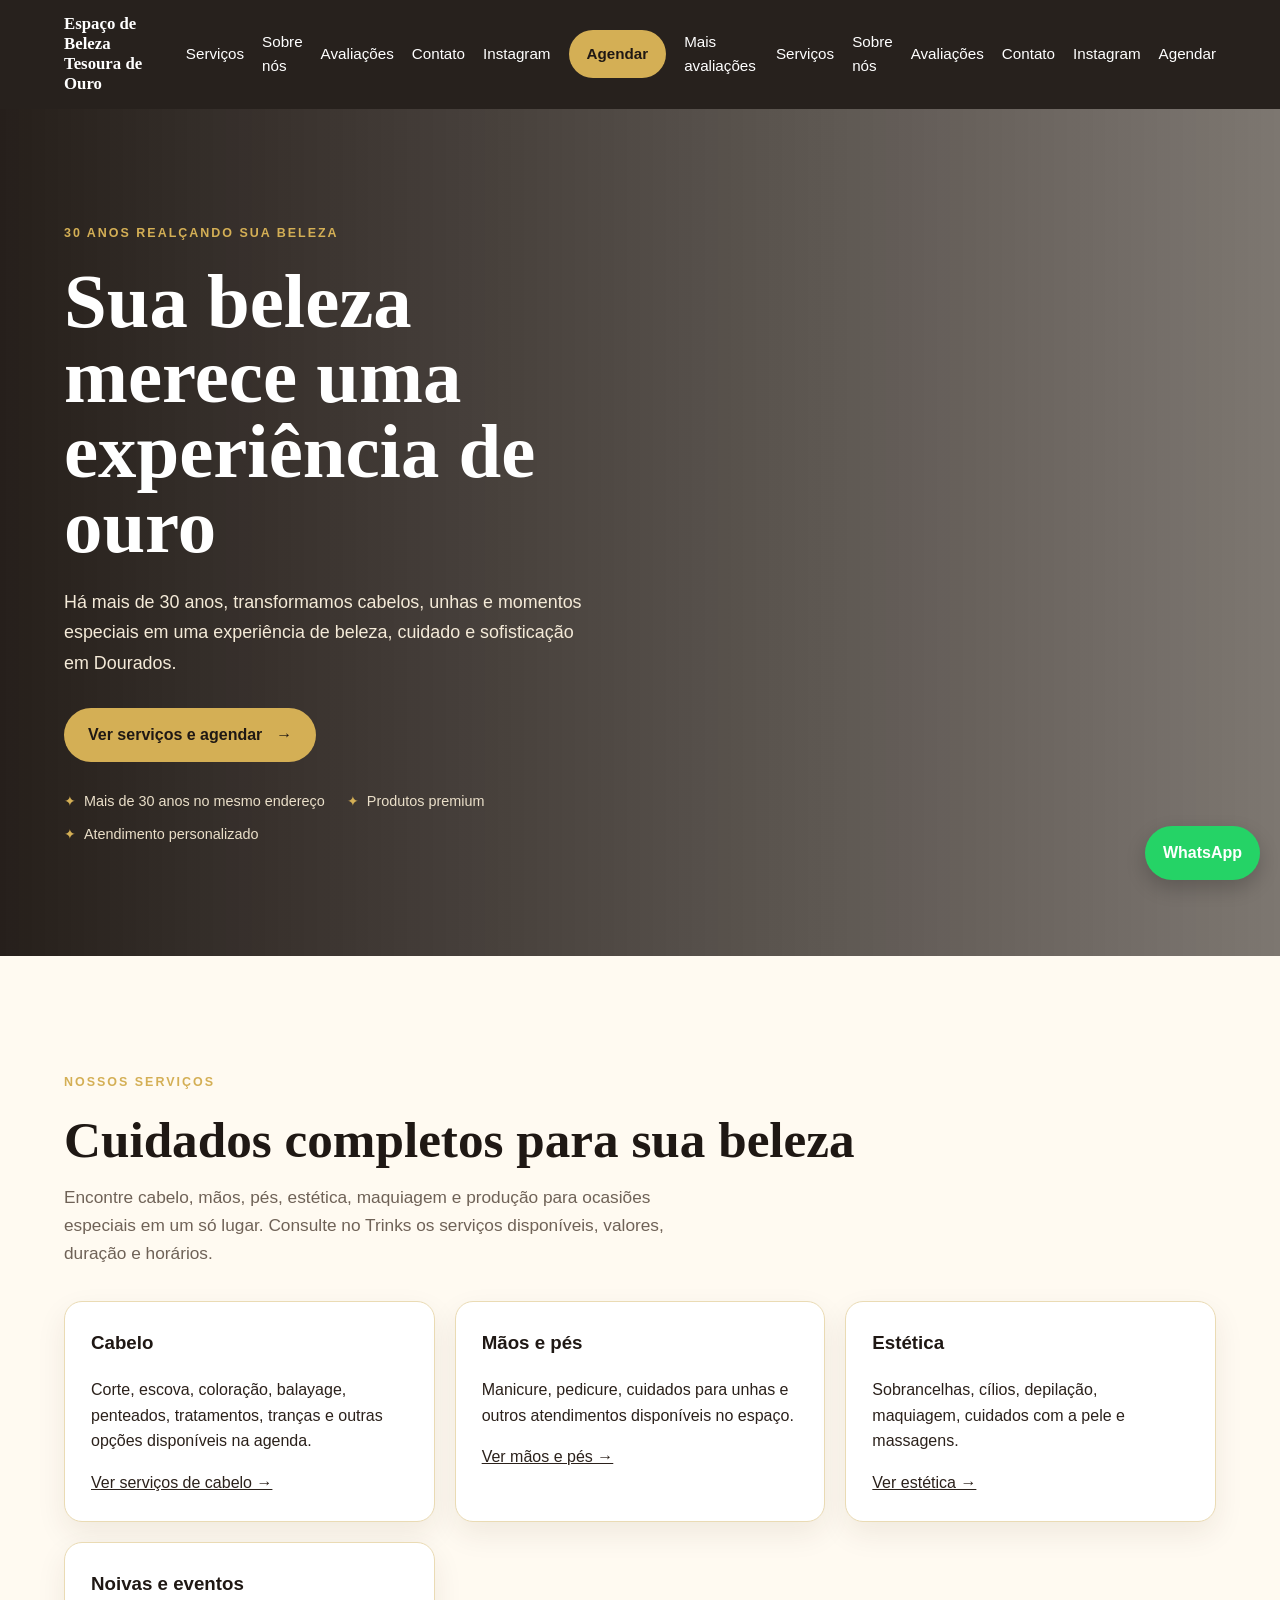
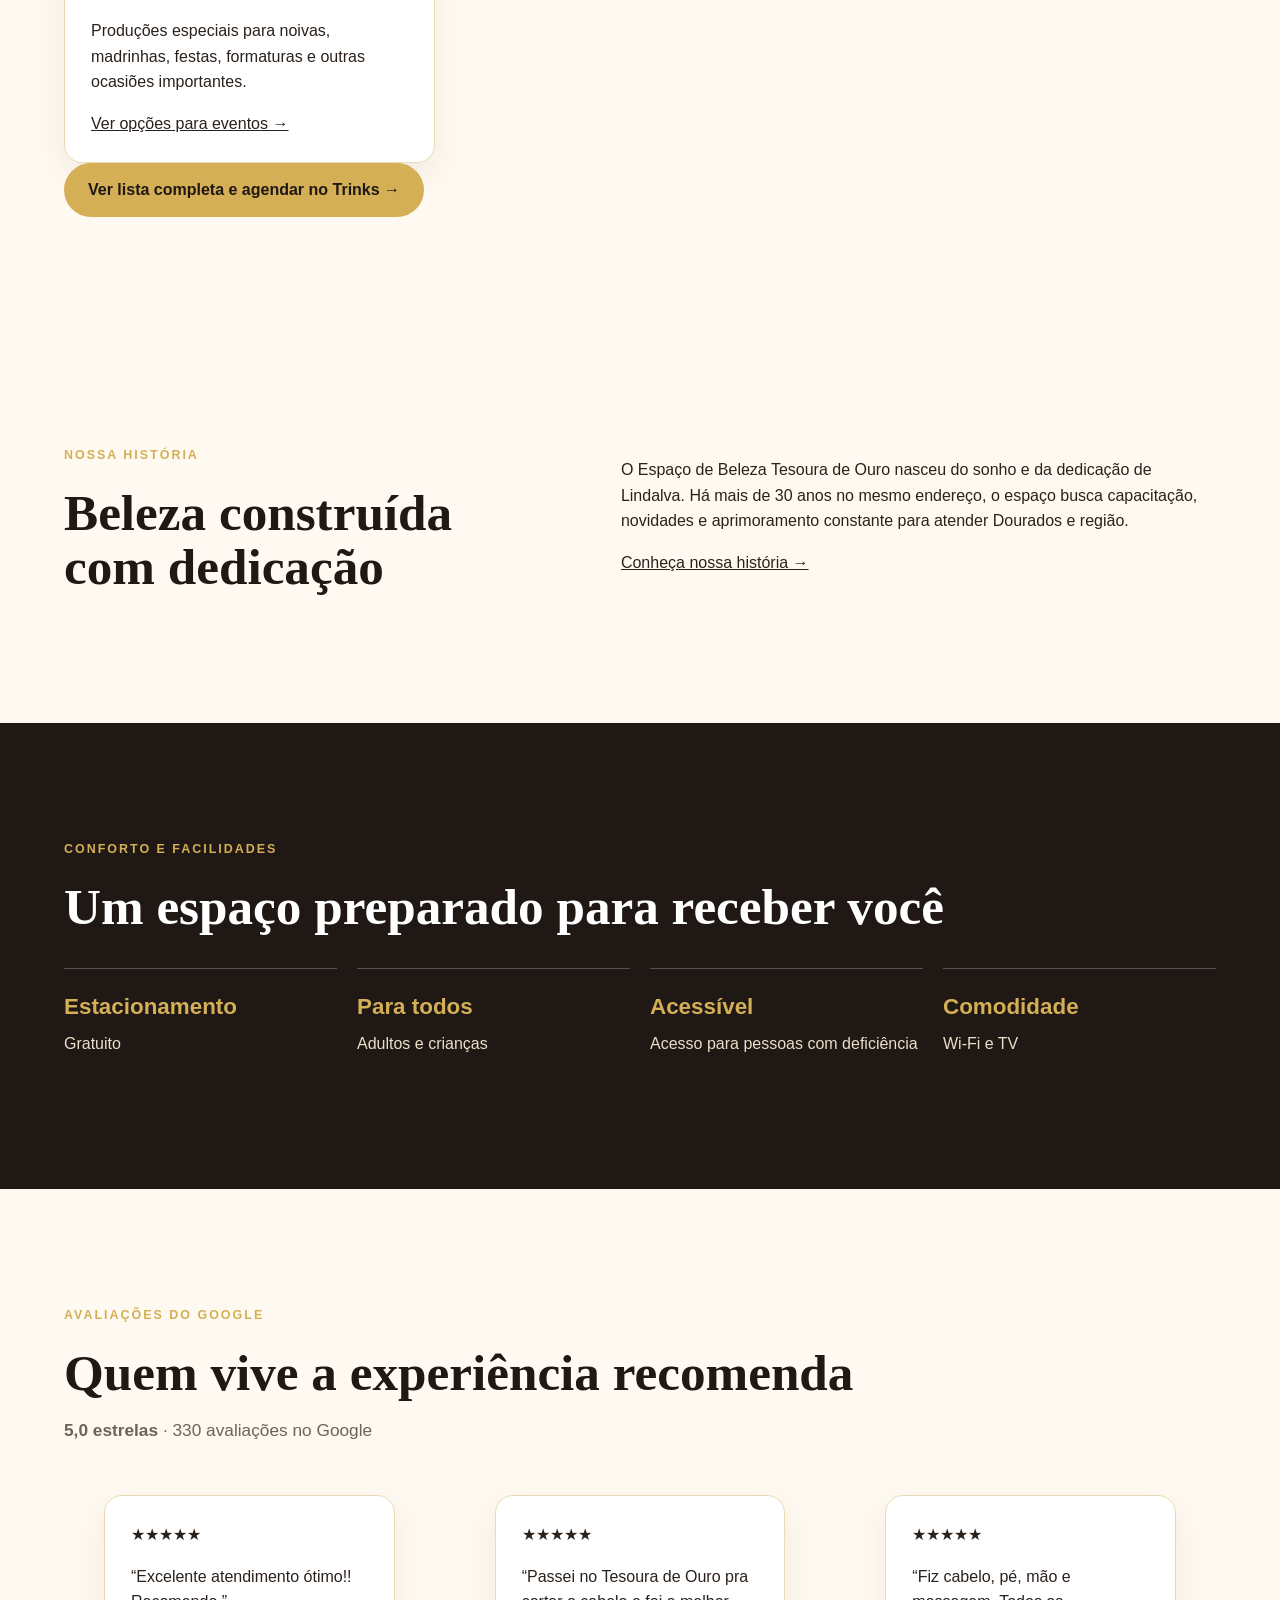
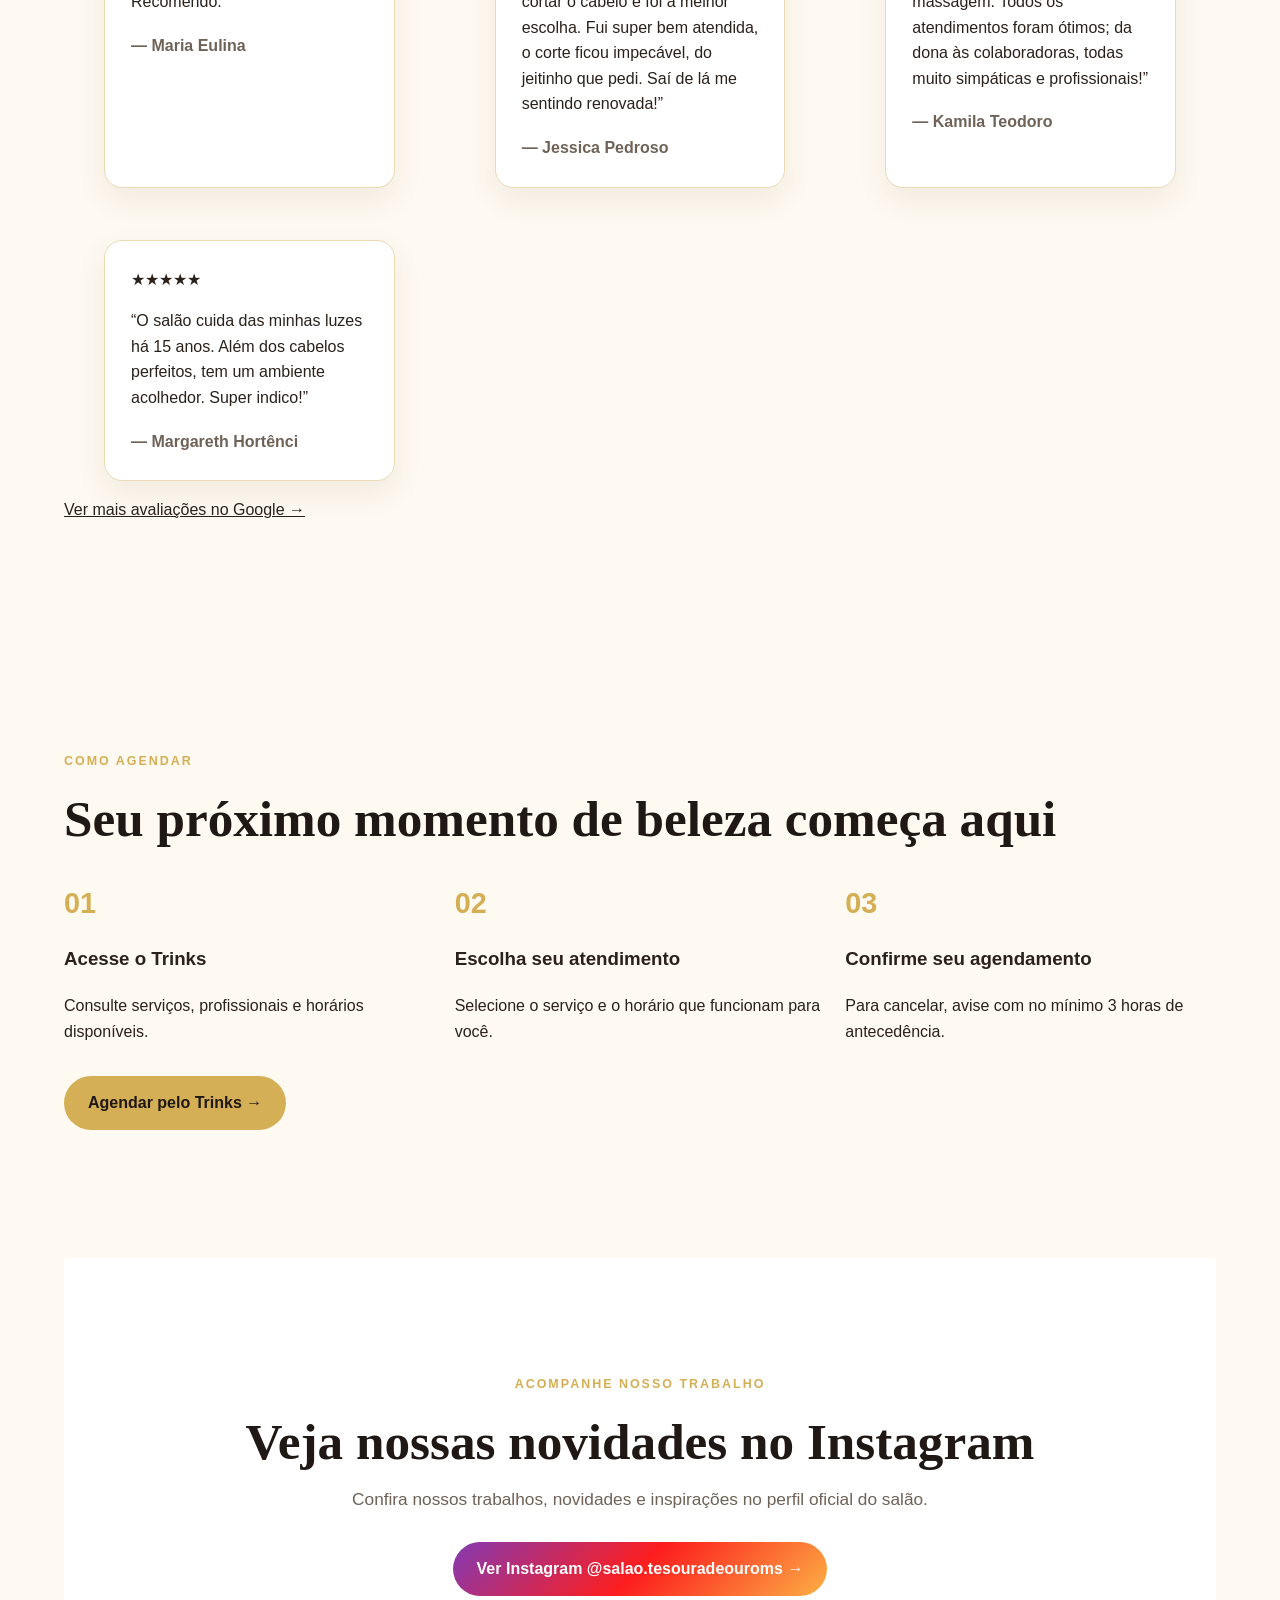
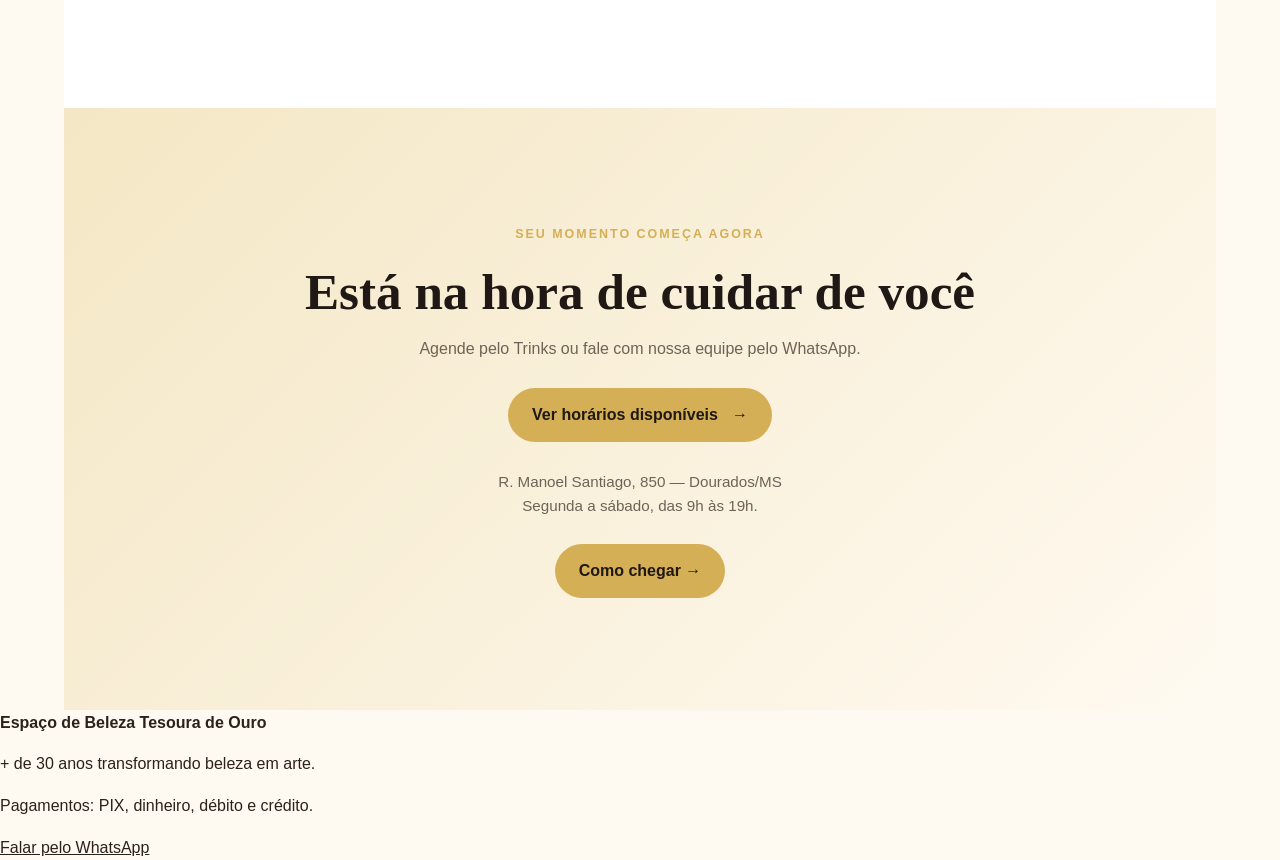
==== commit 56d0d071: "Melhora navegação mobile sem alterar desktop" ====
--- a/index.html
+++ b/index.html
@@ -14,6 +14,7 @@
 <body>
   <header class="site-header">
     <a class="brand" href="index.html">Espaço de Beleza Tesoura de Ouro</a>
+    <button class="mobile-menu-toggle" type="button" aria-label="Abrir menu" aria-expanded="false" aria-controls="mobile-menu"><span class="menu-icon" aria-hidden="true">☰</span><span class="close-icon" aria-hidden="true">×</span></button>
     <nav aria-label="Navegação principal">
       <a href="#servicos">Serviços</a>
       <a href="sobre.html">Sobre nós</a>
@@ -23,13 +24,14 @@
       <a class="nav-cta" href="https://www.trinks.com/salao-tesoura-de-ouro-" target="_blank" rel="noopener noreferrer">Agendar</a>
       <a class="nav-reviews" href="https://www.google.com/search?q=avalia%C3%A7%C3%B5es+sobre+sal%C3%A3o+de+beleza+tesoura+de+ouro+dourados" target="_blank" rel="noopener noreferrer">Mais avaliações</a>
     </nav>
+    <div class="mobile-menu-backdrop" data-mobile-menu-close></div>
+    <nav class="mobile-menu" id="mobile-menu" aria-label="Navegação mobile" aria-hidden="true">
+      <a href="#servicos">Serviços</a><a href="sobre.html">Sobre nós</a><a href="#avaliacoes">Avaliações</a><a href="#contato">Contato</a><a href="#instagram">Instagram</a><a class="mobile-menu-cta" href="https://www.trinks.com/salao-tesoura-de-ouro-" target="_blank" rel="noopener noreferrer">Agendar</a>
+    </nav>
   </header>
   <main>
     <section class="hero" id="inicio"><div class="hero-content"><span class="eyebrow">30 ANOS REALÇANDO SUA BELEZA</span><h1>Sua beleza merece uma experiência de ouro</h1><p>Há mais de 30 anos, transformamos cabelos, unhas e momentos especiais em uma experiência de beleza, cuidado e sofisticação em Dourados.</p><a class="hero-cta" href="https://www.trinks.com/salao-tesoura-de-ouro-" target="_blank" rel="noopener noreferrer">Ver serviços e agendar <span aria-hidden="true">→</span></a><div class="hero-proof"><span>Mais de 30 anos no mesmo endereço</span><span>Produtos premium</span><span>Atendimento personalizado</span></div></div></section>
-    <section class="section services-section" id="servicos">
-      <span class="eyebrow">NOSSOS SERVIÇOS</span><h2>Cuidados completos para sua beleza</h2><p class="section-lead">Encontre cabelo, mãos, pés, estética, maquiagem e produção para ocasiões especiais em um só lugar. Consulte no Trinks os serviços disponíveis, valores, duração e horários.</p>
-      <div class="cards"><article class="card"><h3>Cabelo</h3><p>Corte, escova, coloração, balayage, penteados, tratamentos, tranças e outras opções disponíveis na agenda.</p><a href="https://www.trinks.com/salao-tesoura-de-ouro-" target="_blank" rel="noopener noreferrer">Ver serviços de cabelo →</a></article><article class="card"><h3>Mãos e pés</h3><p>Manicure, pedicure, cuidados para unhas e outros atendimentos disponíveis no espaço.</p><a href="https://www.trinks.com/salao-tesoura-de-ouro-" target="_blank" rel="noopener noreferrer">Ver mãos e pés →</a></article><article class="card"><h3>Estética</h3><p>Sobrancelhas, cílios, depilação, maquiagem, cuidados com a pele e massagens.</p><a href="https://www.trinks.com/salao-tesoura-de-ouro-" target="_blank" rel="noopener noreferrer">Ver estética →</a></article><article class="card"><h3>Noivas e eventos</h3><p>Produções especiais para noivas, madrinhas, festas, formaturas e outras ocasiões importantes.</p><a href="https://www.trinks.com/salao-tesoura-de-ouro-" target="_blank" rel="noopener noreferrer">Ver opções para eventos →</a></article></div><a class="hero-cta" href="https://www.trinks.com/salao-tesoura-de-ouro-" target="_blank" rel="noopener noreferrer">Ver lista completa e agendar no Trinks →</a>
-    </section>
+    <section class="section services-section" id="servicos"><span class="eyebrow">NOSSOS SERVIÇOS</span><h2>Cuidados completos para sua beleza</h2><p class="section-lead">Encontre cabelo, mãos, pés, estética, maquiagem e produção para ocasiões especiais em um só lugar. Consulte no Trinks os serviços disponíveis, valores, duração e horários.</p><div class="cards"><article class="card"><h3>Cabelo</h3><p>Corte, escova, coloração, balayage, penteados, tratamentos, tranças e outras opções disponíveis na agenda.</p><a href="https://www.trinks.com/salao-tesoura-de-ouro-" target="_blank" rel="noopener noreferrer">Ver serviços de cabelo →</a></article><article class="card"><h3>Mãos e pés</h3><p>Manicure, pedicure, cuidados para unhas e outros atendimentos disponíveis no espaço.</p><a href="https://www.trinks.com/salao-tesoura-de-ouro-" target="_blank" rel="noopener noreferrer">Ver mãos e pés →</a></article><article class="card"><h3>Estética</h3><p>Sobrancelhas, cílios, depilação, maquiagem, cuidados com a pele e massagens.</p><a href="https://www.trinks.com/salao-tesoura-de-ouro-" target="_blank" rel="noopener noreferrer">Ver estética →</a></article><article class="card"><h3>Noivas e eventos</h3><p>Produções especiais para noivas, madrinhas, festas, formaturas e outras ocasiões importantes.</p><a href="https://www.trinks.com/salao-tesoura-de-ouro-" target="_blank" rel="noopener noreferrer">Ver opções para eventos →</a></article></div><a class="hero-cta" href="https://www.trinks.com/salao-tesoura-de-ouro-" target="_blank" rel="noopener noreferrer">Ver lista completa e agendar no Trinks →</a></section>
     <section class="section split" id="sobre-resumo"><div><span class="eyebrow">NOSSA HISTÓRIA</span><h2>Beleza construída com dedicação</h2></div><div><p>O Espaço de Beleza Tesoura de Ouro nasceu do sonho e da dedicação de Lindalva. Há mais de 30 anos no mesmo endereço, o espaço busca capacitação, novidades e aprimoramento constante para atender Dourados e região.</p><p><a href="sobre.html">Conheça nossa história →</a></p></div></section>
     <section class="section highlight"><span class="eyebrow">CONFORTO E FACILIDADES</span><h2>Um espaço preparado para receber você</h2><div class="benefits"><div><strong>Estacionamento</strong><span>Gratuito</span></div><div><strong>Para todos</strong><span>Adultos e crianças</span></div><div><strong>Acessível</strong><span>Acesso para pessoas com deficiência</span></div><div><strong>Comodidade</strong><span>Wi-Fi e TV</span></div></div></section>
     <section class="section testimonials" id="avaliacoes"><span class="eyebrow">AVALIAÇÕES DO GOOGLE</span><h2>Quem vive a experiência recomenda</h2><p class="section-lead"><strong>5,0 estrelas</strong> · 330 avaliações no Google</p><div class="cards"><blockquote class="card"><div class="stars" aria-label="5 estrelas">★★★★★</div><p>“Excelente atendimento ótimo!! Recomendo.”</p><cite>— Maria Eulina</cite></blockquote><blockquote class="card"><div class="stars" aria-label="5 estrelas">★★★★★</div><p>“Passei no Tesoura de Ouro pra cortar o cabelo e foi a melhor escolha. Fui super bem atendida, o corte ficou impecável, do jeitinho que pedi. Saí de lá me sentindo renovada!”</p><cite>— Jessica Pedroso</cite></blockquote><blockquote class="card"><div class="stars" aria-label="5 estrelas">★★★★★</div><p>“Fiz cabelo, pé, mão e massagem. Todos os atendimentos foram ótimos; da dona às colaboradoras, todas muito simpáticas e profissionais!”</p><cite>— Kamila Teodoro</cite></blockquote><blockquote class="card"><div class="stars" aria-label="5 estrelas">★★★★★</div><p>“O salão cuida das minhas luzes há 15 anos. Além dos cabelos perfeitos, tem um ambiente acolhedor. Super indico!”</p><cite>— Margareth Hortênci</cite></blockquote></div><a class="reviews-cta" href="https://www.google.com/search?q=avalia%C3%A7%C3%B5es+sobre+sal%C3%A3o+de+beleza+tesoura+de+ouro+dourados" target="_blank" rel="noopener noreferrer">Ver mais avaliações no Google →</a></section>
@@ -39,5 +41,26 @@
   </main>
   <a class="whatsapp-float" href="https://wa.me/556798458335" target="_blank" rel="noopener noreferrer" aria-label="Falar pelo WhatsApp">WhatsApp</a>
   <footer><strong>Espaço de Beleza Tesoura de Ouro</strong><p>+ de 30 anos transformando beleza em arte.</p><p>Pagamentos: PIX, dinheiro, débito e crédito.</p><a href="https://wa.me/556798458335" target="_blank" rel="noopener noreferrer">Falar pelo WhatsApp</a></footer>
+  <script>
+    (() => {
+      const toggle = document.querySelector('.mobile-menu-toggle');
+      const menu = document.querySelector('#mobile-menu');
+      const closeTargets = document.querySelectorAll('[data-mobile-menu-close]');
+      const menuLinks = menu ? menu.querySelectorAll('a') : [];
+      if (!toggle || !menu) return;
+      const setMenuState = (isOpen) => {
+        document.body.classList.toggle('mobile-menu-open', isOpen);
+        toggle.classList.toggle('is-open', isOpen);
+        toggle.setAttribute('aria-expanded', String(isOpen));
+        toggle.setAttribute('aria-label', isOpen ? 'Fechar menu' : 'Abrir menu');
+        menu.setAttribute('aria-hidden', String(!isOpen));
+      };
+      toggle.addEventListener('click', () => setMenuState(toggle.getAttribute('aria-expanded') !== 'true'));
+      closeTargets.forEach((target) => target.addEventListener('click', () => setMenuState(false)));
+      menuLinks.forEach((link) => link.addEventListener('click', () => setMenuState(false)));
+      document.addEventListener('keydown', (event) => { if (event.key === 'Escape') setMenuState(false); });
+      window.addEventListener('resize', () => { if (window.innerWidth > 820) setMenuState(false); });
+    })();
+  </script>
 </body>
 </html>
--- a/styles.css
+++ b/styles.css
@@ -13,7 +13,6 @@
 body { margin: 0; overflow-x: hidden; color: var(--text); background: var(--cream); font-family: Arial, sans-serif; line-height: 1.6; }
 img { display: block; max-width: 100%; height: auto; }
 a { color: inherit; }
-
 .site-header { position: sticky; top: 0; z-index: 10; display: flex; align-items: center; justify-content: space-between; gap: 20px; min-height: 72px; padding: 14px 5%; color: #fff; background: rgba(31, 24, 20, 0.96); backdrop-filter: blur(12px); }
 .brand { max-width: 300px; color: #fff; font-family: Georgia, serif; font-size: 1.05rem; font-weight: 700; text-decoration: none; line-height: 1.2; }
 .site-header nav { display: flex; align-items: center; gap: 18px; }
@@ -56,8 +55,33 @@
 .instagram-section .section-lead { margin: 0 auto 28px; }
 .instagram-cta { display: inline-flex; align-items: center; justify-content: center; min-height: 48px; padding: 14px 24px; border-radius: 999px; color: #fff; background: linear-gradient(135deg, #833ab4, #fd1d1d, #fcb045); font-weight: 700; text-decoration: none; transition: transform .25s ease, filter .25s ease; }
 .instagram-cta:hover, .instagram-cta:focus-visible { filter: brightness(.95); transform: translateY(-2px); }
-footer { padding: 34px 5%; text-align: center; color: #fff; background: var(--dark); }
-footer a { color: var(--gold-light); }
-@media (max-width: 820px) { .site-header { align-items: flex-start; flex-direction: column; gap: 12px; } .site-header nav { width: 100%; justify-content: space-between; gap: 8px; overflow-x: auto; padding-bottom: 2px; scrollbar-width: none; } .site-header nav::-webkit-scrollbar { display: none; } .site-header nav a { flex: 0 0 auto; min-height: 44px; display: inline-flex; align-items: center; } .hero { min-height: 680px; grid-template-columns: 1fr; background-position: 68% center; } .hero h1 { font-size: clamp(2.8rem, 13vw, 4.8rem); } .hero-cta { width: 100%; min-height: 52px; padding: 15px 20px; } .hero-proof { flex-direction: column; gap: 9px; } .hero-visual { display: none; } .split, .cards, .benefits, .steps { grid-template-columns: 1fr; gap: 16px; } .section, .cta-section { width: min(100% - 10%, var(--content)); padding-top: 68px; padding-bottom: 68px; } .card { padding: 22px; } .highlight { width: 100%; padding-right: 5%; padding-left: 5%; } }
-@media (max-width: 480px) { .site-header { padding: 12px 5%; } .brand { max-width: 260px; font-size: .98rem; } .hero { min-height: 640px; padding: 64px 5% 54px; } .hero h1 { font-size: clamp(2.65rem, 14vw, 4rem); } .hero p { font-size: 1rem; line-height: 1.6; } .eyebrow { font-size: .7rem; letter-spacing: .12em; } .section, .cta-section { width: min(100% - 10%, var(--content)); } .section h2, .cta-section h2 { font-size: 2.2rem; } }
+.mobile-menu-toggle, .mobile-menu, .mobile-menu-backdrop { display: none; }
+@media (max-width: 820px) {
+  html, body { max-width: 100%; overflow-x: hidden; }
+  .site-header { position: sticky; isolation: isolate; }
+  .mobile-menu-toggle { position: absolute; top: 12px; right: 5%; z-index: 40; display: inline-flex; align-items: center; justify-content: center; width: 48px; height: 48px; padding: 0; border: 1px solid rgba(255,255,255,.35); border-radius: 50%; color: #fff; background: rgba(31,24,20,.9); font: inherit; cursor: pointer; -webkit-tap-highlight-color: transparent; }
+  .mobile-menu-toggle:hover, .mobile-menu-toggle:focus-visible { background: var(--gold); color: var(--dark); }
+  .mobile-menu-toggle:focus-visible { outline: 3px solid var(--gold-light); outline-offset: 3px; }
+  .menu-icon, .close-icon { font-size: 1.65rem; line-height: 1; }
+  .close-icon { display: none; }
+  .mobile-menu-toggle.is-open .menu-icon { display: none; }
+  .mobile-menu-toggle.is-open .close-icon { display: block; }
+  .site-header nav:not(.mobile-menu) { display: none; }
+  .mobile-menu-backdrop { position: fixed; inset: 72px 0 0; z-index: 25; background: rgba(0,0,0,.42); }
+  .mobile-menu { position: fixed; top: 72px; right: 5%; left: 5%; z-index: 30; display: flex; flex-direction: column; gap: 4px; max-height: calc(100svh - 92px); padding: 12px; overflow-y: auto; border: 1px solid rgba(212,175,85,.35); border-radius: 18px; background: #1f1814; box-shadow: 0 18px 45px rgba(0,0,0,.3); opacity: 0; pointer-events: none; transform: translateY(-10px); transition: opacity .2s ease, transform .2s ease; }
+  .mobile-menu a { display: flex; align-items: center; min-height: 50px; padding: 12px 16px; border-radius: 12px; color: #fff; font-size: 1rem; text-decoration: none; }
+  .mobile-menu a:hover, .mobile-menu a:focus-visible { color: var(--dark); background: var(--gold-light); }
+  .mobile-menu a:focus-visible { outline: 3px solid #fff; outline-offset: 2px; }
+  .mobile-menu-cta { margin-top: 6px; justify-content: center; color: var(--dark) !important; background: var(--gold); font-weight: 700; }
+  .mobile-menu-open .mobile-menu { opacity: 1; pointer-events: auto; transform: translateY(0); }
+  .mobile-menu-open .mobile-menu-backdrop { display: block; }
+  .mobile-menu-open { overflow: hidden; }
+  .whatsapp-float { right: 16px; bottom: 16px; z-index: 20; }
+}
+@media (max-width: 480px) {
+  .mobile-menu { top: 68px; right: 4%; left: 4%; max-height: calc(100svh - 84px); }
+  .mobile-menu-backdrop { inset: 68px 0 0; }
+  .mobile-menu-toggle { right: 4%; }
+  .site-header { padding-right: 76px; }
+}
 @media (prefers-reduced-motion: reduce) { html { scroll-behavior: auto; } *, *::before, *::after { transition-duration: .01ms !important; animation-duration: .01ms !important; } }
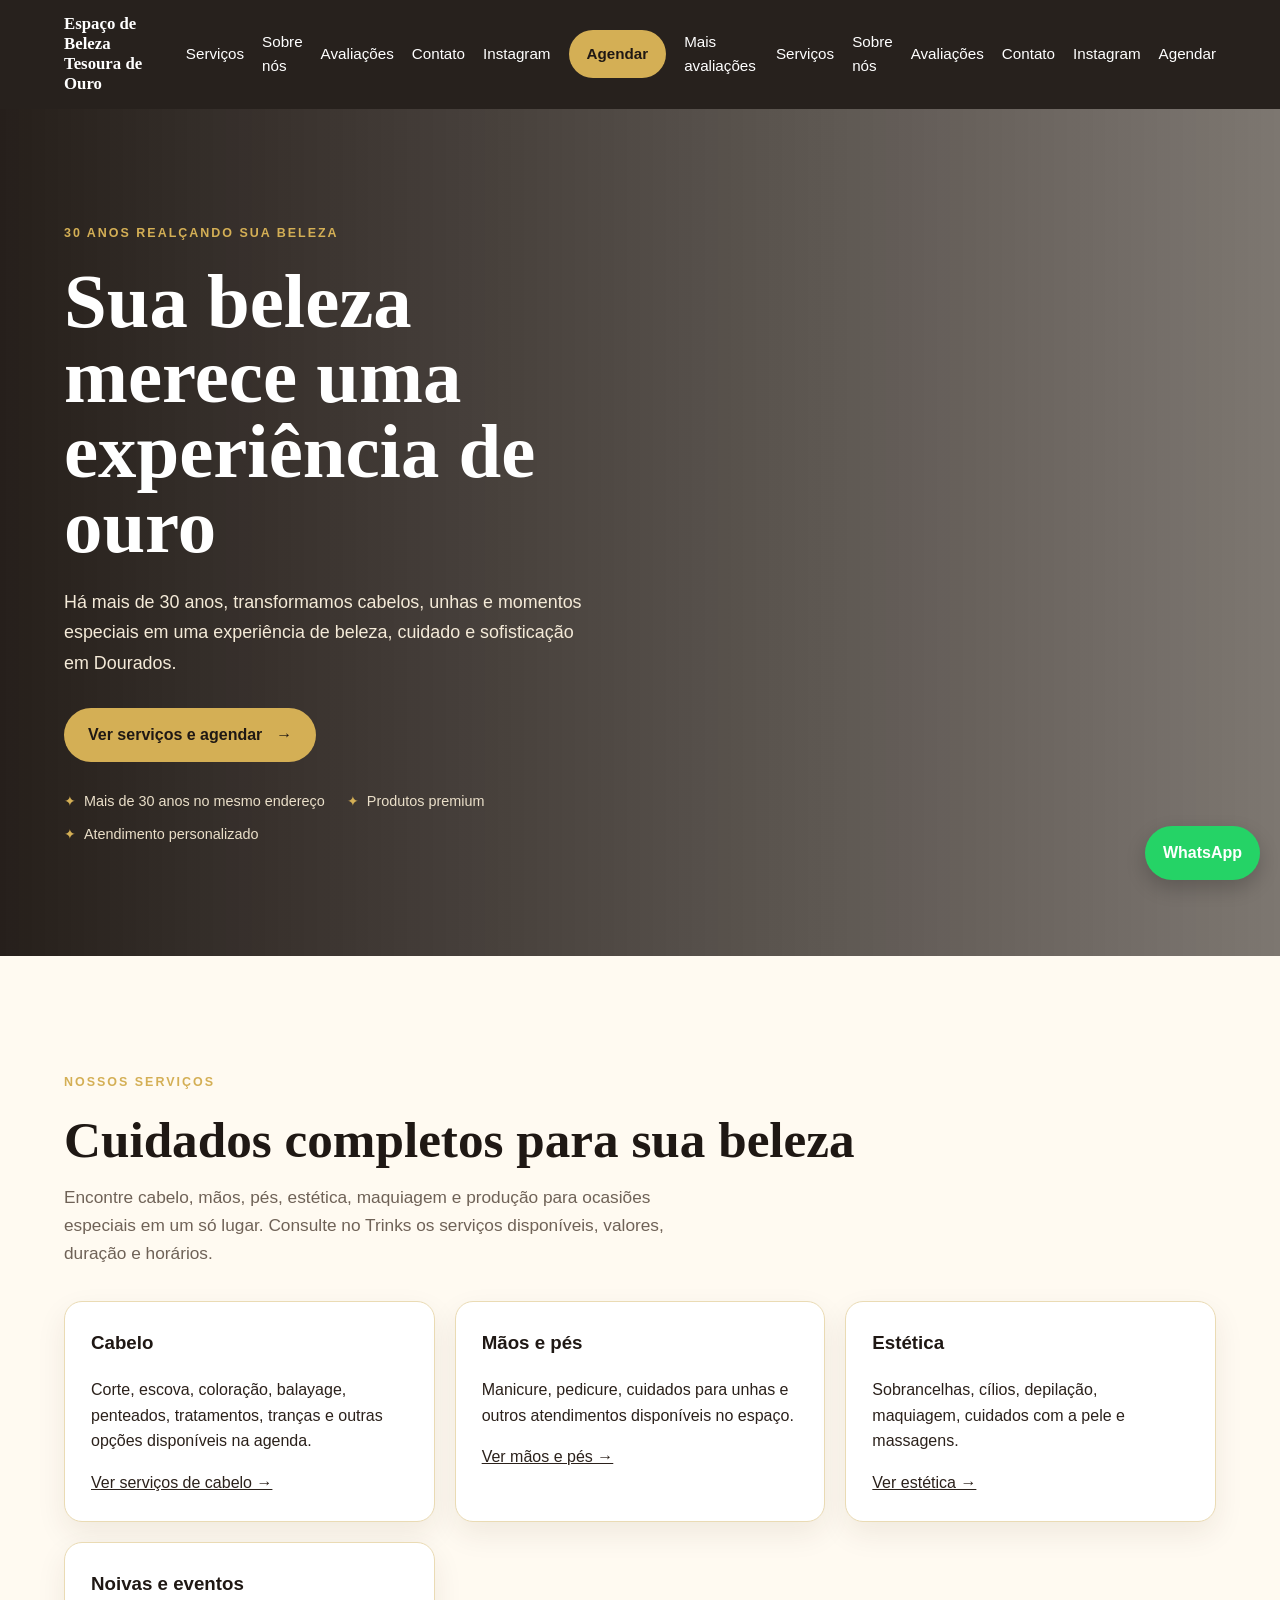
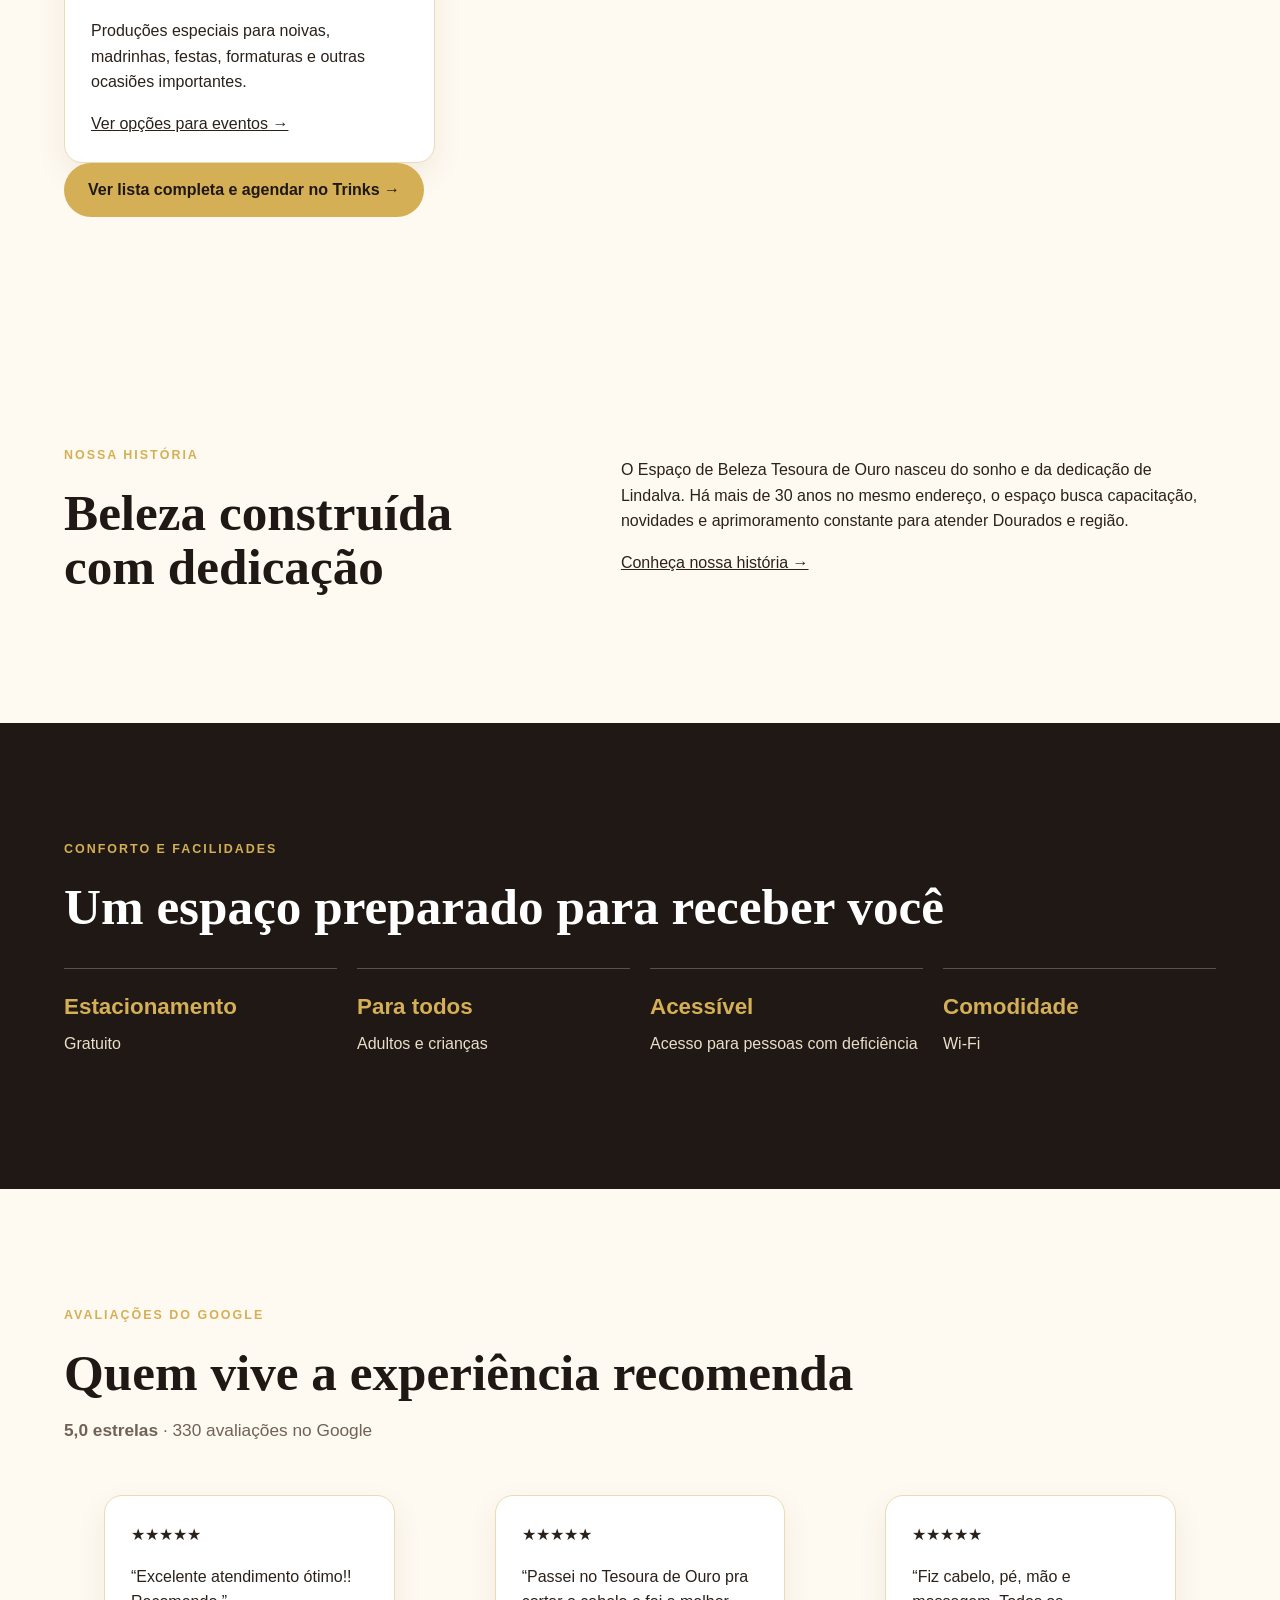
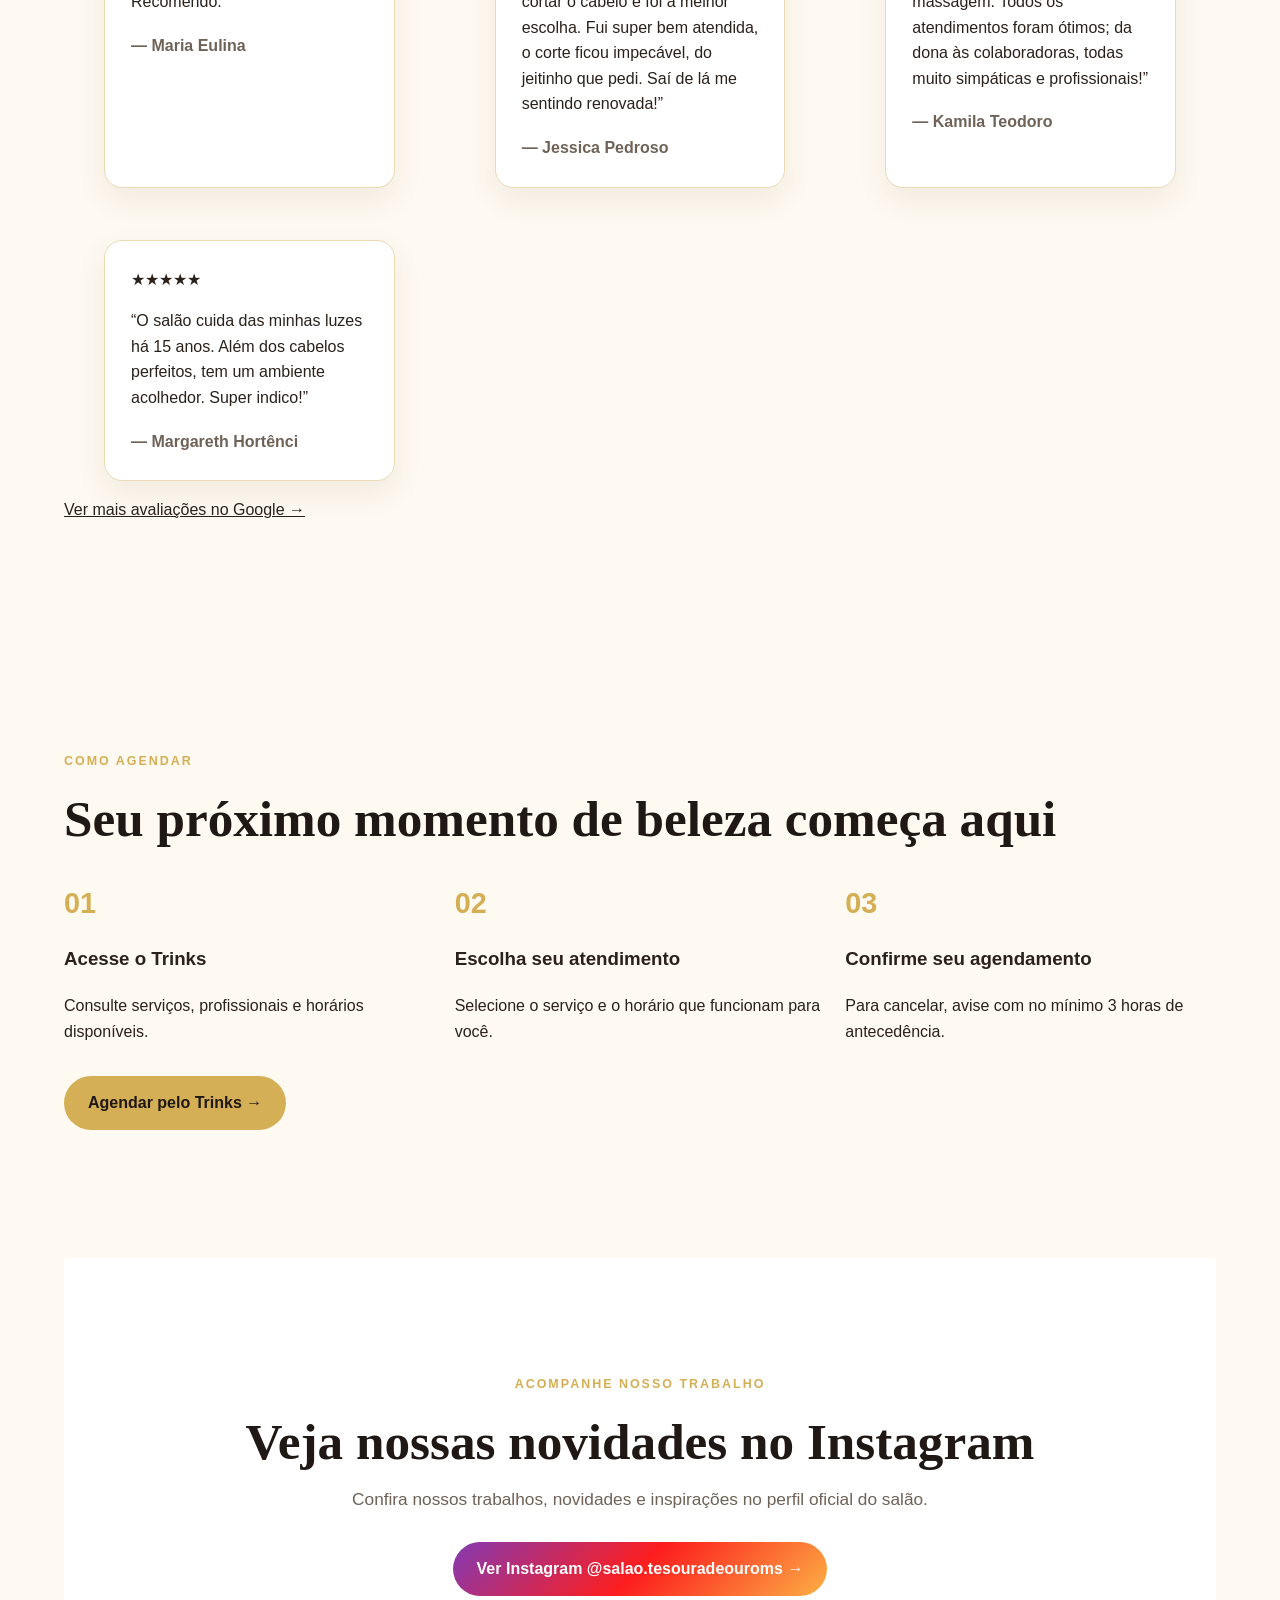
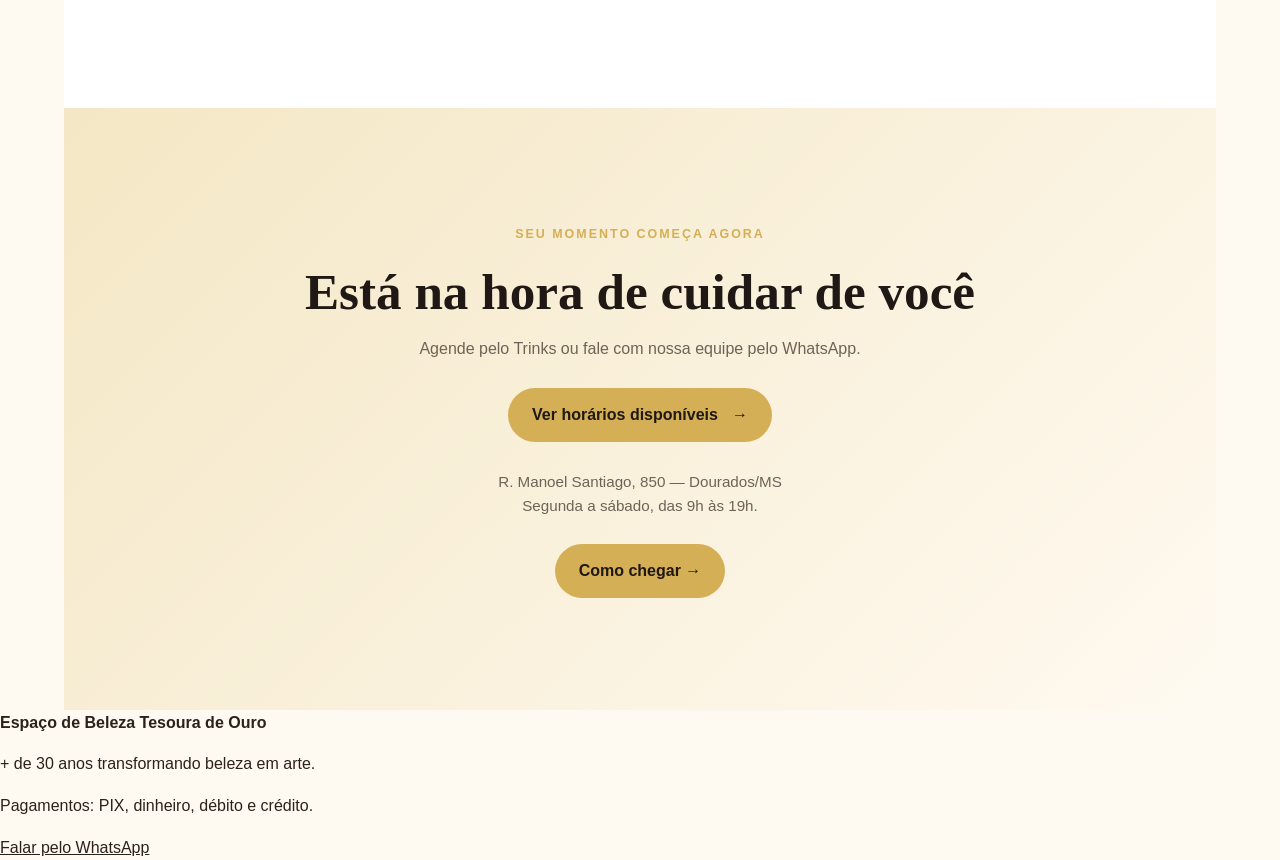
==== commit 9ca44274: "Corrige comodidade do salão" ====
--- a/index.html
+++ b/index.html
@@ -33,7 +33,7 @@
     <section class="hero" id="inicio"><div class="hero-content"><span class="eyebrow">30 ANOS REALÇANDO SUA BELEZA</span><h1>Sua beleza merece uma experiência de ouro</h1><p>Há mais de 30 anos, transformamos cabelos, unhas e momentos especiais em uma experiência de beleza, cuidado e sofisticação em Dourados.</p><a class="hero-cta" href="https://www.trinks.com/salao-tesoura-de-ouro-" target="_blank" rel="noopener noreferrer">Ver serviços e agendar <span aria-hidden="true">→</span></a><div class="hero-proof"><span>Mais de 30 anos no mesmo endereço</span><span>Produtos premium</span><span>Atendimento personalizado</span></div></div></section>
     <section class="section services-section" id="servicos"><span class="eyebrow">NOSSOS SERVIÇOS</span><h2>Cuidados completos para sua beleza</h2><p class="section-lead">Encontre cabelo, mãos, pés, estética, maquiagem e produção para ocasiões especiais em um só lugar. Consulte no Trinks os serviços disponíveis, valores, duração e horários.</p><div class="cards"><article class="card"><h3>Cabelo</h3><p>Corte, escova, coloração, balayage, penteados, tratamentos, tranças e outras opções disponíveis na agenda.</p><a href="https://www.trinks.com/salao-tesoura-de-ouro-" target="_blank" rel="noopener noreferrer">Ver serviços de cabelo →</a></article><article class="card"><h3>Mãos e pés</h3><p>Manicure, pedicure, cuidados para unhas e outros atendimentos disponíveis no espaço.</p><a href="https://www.trinks.com/salao-tesoura-de-ouro-" target="_blank" rel="noopener noreferrer">Ver mãos e pés →</a></article><article class="card"><h3>Estética</h3><p>Sobrancelhas, cílios, depilação, maquiagem, cuidados com a pele e massagens.</p><a href="https://www.trinks.com/salao-tesoura-de-ouro-" target="_blank" rel="noopener noreferrer">Ver estética →</a></article><article class="card"><h3>Noivas e eventos</h3><p>Produções especiais para noivas, madrinhas, festas, formaturas e outras ocasiões importantes.</p><a href="https://www.trinks.com/salao-tesoura-de-ouro-" target="_blank" rel="noopener noreferrer">Ver opções para eventos →</a></article></div><a class="hero-cta" href="https://www.trinks.com/salao-tesoura-de-ouro-" target="_blank" rel="noopener noreferrer">Ver lista completa e agendar no Trinks →</a></section>
     <section class="section split" id="sobre-resumo"><div><span class="eyebrow">NOSSA HISTÓRIA</span><h2>Beleza construída com dedicação</h2></div><div><p>O Espaço de Beleza Tesoura de Ouro nasceu do sonho e da dedicação de Lindalva. Há mais de 30 anos no mesmo endereço, o espaço busca capacitação, novidades e aprimoramento constante para atender Dourados e região.</p><p><a href="sobre.html">Conheça nossa história →</a></p></div></section>
-    <section class="section highlight"><span class="eyebrow">CONFORTO E FACILIDADES</span><h2>Um espaço preparado para receber você</h2><div class="benefits"><div><strong>Estacionamento</strong><span>Gratuito</span></div><div><strong>Para todos</strong><span>Adultos e crianças</span></div><div><strong>Acessível</strong><span>Acesso para pessoas com deficiência</span></div><div><strong>Comodidade</strong><span>Wi-Fi e TV</span></div></div></section>
+    <section class="section highlight"><span class="eyebrow">CONFORTO E FACILIDADES</span><h2>Um espaço preparado para receber você</h2><div class="benefits"><div><strong>Estacionamento</strong><span>Gratuito</span></div><div><strong>Para todos</strong><span>Adultos e crianças</span></div><div><strong>Acessível</strong><span>Acesso para pessoas com deficiência</span></div><div><strong>Comodidade</strong><span>Wi-Fi</span></div></div></section>
     <section class="section testimonials" id="avaliacoes"><span class="eyebrow">AVALIAÇÕES DO GOOGLE</span><h2>Quem vive a experiência recomenda</h2><p class="section-lead"><strong>5,0 estrelas</strong> · 330 avaliações no Google</p><div class="cards"><blockquote class="card"><div class="stars" aria-label="5 estrelas">★★★★★</div><p>“Excelente atendimento ótimo!! Recomendo.”</p><cite>— Maria Eulina</cite></blockquote><blockquote class="card"><div class="stars" aria-label="5 estrelas">★★★★★</div><p>“Passei no Tesoura de Ouro pra cortar o cabelo e foi a melhor escolha. Fui super bem atendida, o corte ficou impecável, do jeitinho que pedi. Saí de lá me sentindo renovada!”</p><cite>— Jessica Pedroso</cite></blockquote><blockquote class="card"><div class="stars" aria-label="5 estrelas">★★★★★</div><p>“Fiz cabelo, pé, mão e massagem. Todos os atendimentos foram ótimos; da dona às colaboradoras, todas muito simpáticas e profissionais!”</p><cite>— Kamila Teodoro</cite></blockquote><blockquote class="card"><div class="stars" aria-label="5 estrelas">★★★★★</div><p>“O salão cuida das minhas luzes há 15 anos. Além dos cabelos perfeitos, tem um ambiente acolhedor. Super indico!”</p><cite>— Margareth Hortênci</cite></blockquote></div><a class="reviews-cta" href="https://www.google.com/search?q=avalia%C3%A7%C3%B5es+sobre+sal%C3%A3o+de+beleza+tesoura+de+ouro+dourados" target="_blank" rel="noopener noreferrer">Ver mais avaliações no Google →</a></section>
     <section class="section process"><span class="eyebrow">COMO AGENDAR</span><h2>Seu próximo momento de beleza começa aqui</h2><div class="steps"><div><strong>01</strong><h3>Acesse o Trinks</h3><p>Consulte serviços, profissionais e horários disponíveis.</p></div><div><strong>02</strong><h3>Escolha seu atendimento</h3><p>Selecione o serviço e o horário que funcionam para você.</p></div><div><strong>03</strong><h3>Confirme seu agendamento</h3><p>Para cancelar, avise com no mínimo 3 horas de antecedência.</p></div></div><p><a class="hero-cta" href="https://www.trinks.com/salao-tesoura-de-ouro-" target="_blank" rel="noopener noreferrer">Agendar pelo Trinks →</a></p></section>
     <section class="section instagram-section" id="instagram"><span class="eyebrow">ACOMPANHE NOSSO TRABALHO</span><h2>Veja nossas novidades no Instagram</h2><p class="section-lead">Confira nossos trabalhos, novidades e inspirações no perfil oficial do salão.</p><a class="instagram-cta" href="https://www.instagram.com/salao.tesouradeouroms/" target="_blank" rel="noopener noreferrer">Ver Instagram @salao.tesouradeouroms →</a></section>
